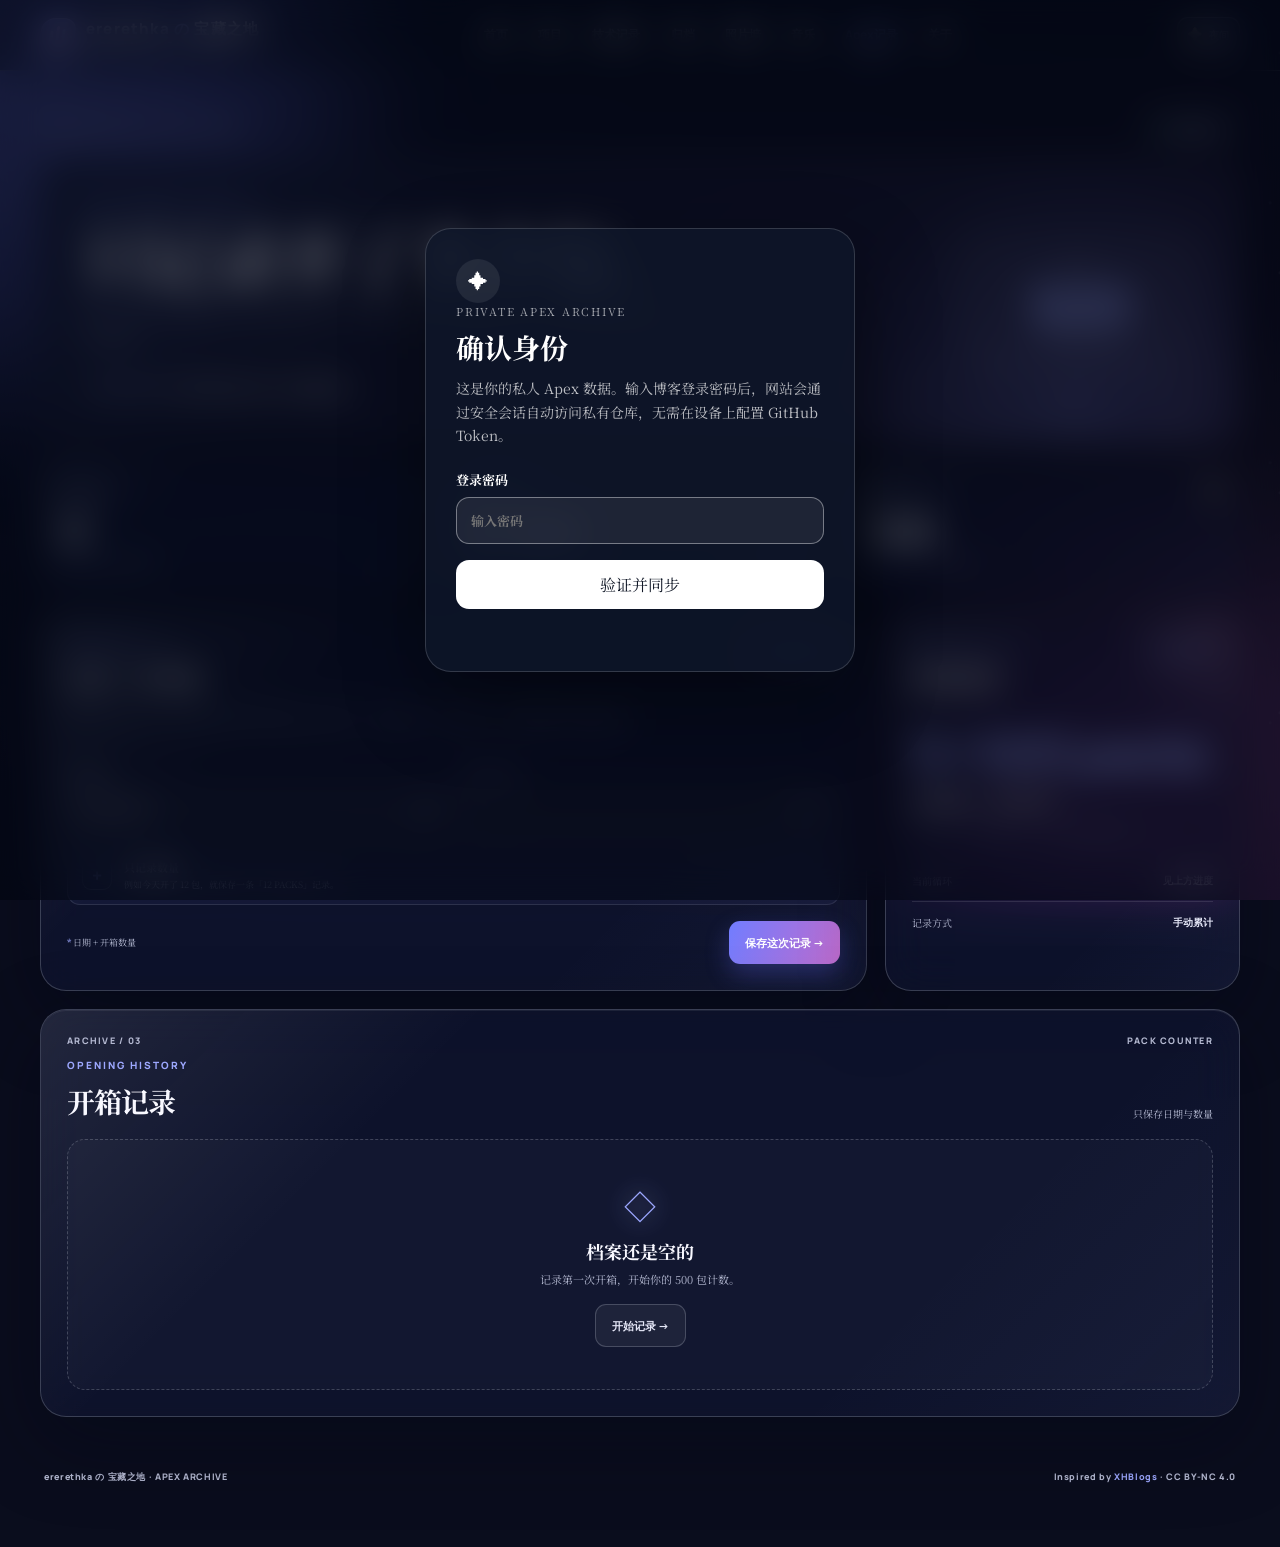
==== apex/index.html @ 641050ae "fix: remove duplicate static Apex cycle value" ====
<!doctype html>
<html lang="zh-CN" data-theme="dark">
<head>
  <meta charset="UTF-8">
  <meta name="viewport" content="width=device-width, initial-scale=1">
  <meta name="theme-color" content="#0b1020">
  <meta name="description" content="Apex Legends 开箱次数记录与 500 包保底进度。">
  <title>Apex 开箱记录 · ererethka の 宝藏之地</title>
  <link rel="preconnect" href="https://fonts.googleapis.com">
  <link rel="preconnect" href="https://fonts.gstatic.com" crossorigin>
  <link href="https://fonts.googleapis.com/css2?family=Manrope:wght@400;500;600;700;800&family=Noto+Serif+SC:wght@400;600;700;900&display=swap" rel="stylesheet">
  <link rel="stylesheet" href="../styles.css?v=20260910">
  <link rel="stylesheet" href="../background-library.css?v=20260910">
  <link rel="stylesheet" href="./apex-theme.css?v=20260910-3">
</head>
<body data-route="apex">
  <div class="ambient" aria-hidden="true"><div class="ambient-slides" id="backgroundSlides"></div><div class="ambient-wash"></div><div class="ambient-orb orb-left"></div><div class="ambient-orb orb-right"></div><div class="ambient-grain"></div></div>
  <header class="site-nav" id="siteNav">
    <div class="nav-inner">
      <a class="brand" href="../index.html#home" data-nav="home" aria-label="返回首页"><span class="brand-mark" aria-hidden="true"><i></i><i></i><i></i></span><span class="brand-copy"><strong>ererethka <em>の</em> 宝藏之地</strong><small>PERSONAL DIGITAL GARDEN</small></span></a>
      <nav class="desktop-links" aria-label="主导航"><a href="../index.html#home" data-nav="home">首页</a><a href="../index.html#projects" data-nav="projects">项目</a><a href="../dev/index.html" data-nav="dev">技术记录</a><a href="../index.html#timeline" data-nav="timeline">归档</a><a href="../index.html#photowall" data-nav="photowall">照片墙</a><a href="../index.html#music" data-nav="music">音乐</a><a href="./index.html" data-nav="apex">Apex记录</a><a href="../index.html#about" data-nav="about">关于</a></nav>
      <div class="nav-actions"><button class="theme-button" id="themeButton" type="button" title="切换日夜主题" aria-label="切换日夜主题"><span id="themeIcon">✦</span><span id="themeLabel">夜间</span></button><button class="mobile-menu-button" id="mobileMenuButton" type="button" aria-label="打开导航" aria-expanded="false">☰</button></div>
    </div>
    <nav class="mobile-links" id="mobileLinks" aria-label="移动端导航"><a href="../index.html#home" data-nav="home">首页</a><a href="../index.html#projects" data-nav="projects">项目</a><a href="../dev/index.html" data-nav="dev">技术记录</a><a href="../index.html#timeline" data-nav="timeline">归档</a><a href="../photowall/index.html" data-nav="photowall">照片墙</a><a href="../index.html#music" data-nav="music">音乐</a><a href="./index.html" data-nav="apex">Apex记录</a><a href="../index.html#about" data-nav="about">关于</a></nav>
  </header>

  <main class="page-container apex-page">
    <div class="apex-toolbar"><span>PERSONAL ARCHIVE · APEX LEGENDS</span><span class="sync-pill" id="syncPill"><i></i><span id="syncLabel">等待身份验证</span></span></div>

    <section class="apex-hero">
      <div class="apex-hero-copy"><span class="kicker">APEX LEGENDS / ARCHIVE</span><h1>只记录开了多少包。</h1><p>因为 Apex 没有直接提供已开启箱子的累计统计，这里只做一件事：记录每次开了多少包，并自动计算当前 500 包保底循环。</p><div class="hero-rule"><span>500 PACK RULE</span><strong>累计 500 包后，进入下一轮保底计数</strong></div></div>
      <div class="apex-hero-mark" aria-hidden="true"><span>APEX</span><strong>500</strong><small>PACK CYCLE</small></div>
    </section>

    <section class="apex-stats" aria-label="开箱统计">
      <article class="glass-card apex-stat"><span>总开箱数</span><strong id="totalPacks">0</strong><small>ALL PACKS OPENED</small><i class="stat-symbol">↗</i></article>
      <article class="glass-card apex-stat"><span>当前保底进度</span><strong id="pityProgress">0 / 500</strong><small>CURRENT CYCLE</small><i class="stat-symbol">◌</i></article>
      <article class="glass-card apex-stat"><span>距离下一保底</span><strong id="packsToPity">500</strong><small>PACKS TO GUARANTEE</small><i class="stat-symbol">✦</i></article>
    </section>

    <section class="apex-workspace">
      <article class="glass-card apex-panel record-panel" id="recordPanel">
        <div class="panel-heading"><div><span class="kicker">NEW ENTRY / 01</span><h2>记录一次开箱</h2></div><span class="mini-label">PRIVATE SYNC</span></div>
        <p class="panel-copy">每次打开 Apex 后，把这次实际开启的箱子数量记下来即可。不记录物品、不记录品质，也不需要填写任何掉落信息。</p>
        <form id="recordForm">
          <div class="field-row"><label class="field">开箱日期<input id="date" type="date" required></label><label class="field">本次开了几包<div class="number-input"><input id="packs" type="number" min="1" max="9999" value="1" required><span>PACKS</span></div></label></div>
          <div class="count-tip"><span>+</span><div><strong>只记录数量</strong><small>例如今天开了 12 包，就保存一条「12 PACKS」记录。</small></div></div>
          <div class="form-foot"><span class="required-note"><b>*</b> 日期 + 开箱数量</span><button class="primary-button" type="submit">保存这次记录 →</button></div>
        </form>
      </article>
      <aside class="glass-card apex-panel insight-panel"><div class="panel-heading"><div><span class="kicker">YOUR CYCLE / 02</span><h2>保底进度</h2></div><span class="mini-label">500 RULE</span></div><div class="cycle-number" id="cycleText">0 / 500 packs</div><p class="vibe-title" id="vibeTitle">新的循环，新的希望</p><p class="vibe-copy" id="vibeCopy">每记录一包，就距离下一次 500 包保底更近一步。</p><div class="insight-line"><span>当前循环</span><strong>见上方进度</strong></div><div class="insight-line"><span>记录方式</span><strong>手动累计</strong></div></aside>
    </section>

    <section class="glass-card history-panel" id="history-section"><div class="section-label"><span>ARCHIVE / 03</span><span>PACK COUNTER</span></div><div class="history-heading"><div><span class="kicker">OPENING HISTORY</span><h2>开箱记录</h2></div><span class="history-note">只保存日期与数量</span></div><div id="emptyState" class="empty-state"><div class="empty-glyph">◇</div><h3>档案还是空的</h3><p>记录第一次开箱，开始你的 500 包计数。</p><button class="outline-button" id="emptyCta" type="button">开始记录 →</button></div><div id="recordsList" class="records-list"></div></section>
    <footer class="site-footer apex-footer"><span>ererethka の 宝藏之地 · APEX ARCHIVE</span><span>Inspired by <a href="https://github.com/heiehiehi/XinghuisamaBlogs" target="_blank" rel="noopener">XHBlogs</a> · CC BY-NC 4.0</span></footer>
  </main>

  <div class="toast" id="toast" role="status"></div>
  <script src="../apex-auth.js?v=20260910"></script>
  <script src="../app.js?v=20260910-3"></script>
</body>
</html>
---- styles.css ----
:root {
  color-scheme: dark;
  --bg: #0b1023;
  --bg-deep: #080b18;
  --text: #f7f8ff;
  --muted: #a6aec7;
  --muted-strong: #d8ddf1;
  --accent: #818cf8;
  --accent-strong: #6366f1;
  --purple: #c084fc;
  --pink: #f0a5d9;
  --cyan: #7dd3fc;
  --gold: #f8d58a;
  --line: rgba(226, 232, 255, .18);
  --line-soft: rgba(226, 232, 255, .1);
  --glass: rgba(22, 30, 59, .55);
  --glass-strong: rgba(17, 24, 46, .77);
  --shadow: 0 24px 70px rgba(2, 6, 23, .34);
  --radius: 24px;
}

html[data-theme="light"] {
  color-scheme: light;
  --bg: #f3f5fb;
  --bg-deep: #e8ecf7;
  --text: #172038;
  --muted: #66718a;
  --muted-strong: #3e4964;
  --accent: #6366f1;
  --accent-strong: #4f46e5;
  --purple: #8b5cf6;
  --pink: #db78ba;
  --cyan: #1685b7;
  --gold: #b77b10;
  --line: rgba(71, 85, 125, .2);
  --line-soft: rgba(71, 85, 125, .12);
  --glass: rgba(255, 255, 255, .52);
  --glass-strong: rgba(255, 255, 255, .76);
  --shadow: 0 24px 65px rgba(76, 88, 130, .18);
}

* { box-sizing: border-box; }
html { min-height: 100%; scroll-behavior: smooth; }
body { margin: 0; min-height: 100vh; overflow-x: hidden; color: var(--text); background: var(--bg); font-family: "Noto Serif SC", "Songti SC", serif; -webkit-font-smoothing: antialiased; transition: background .7s ease, color .7s ease; }
button, input { font: inherit; }
button, a { -webkit-tap-highlight-color: transparent; }
button { border: 0; cursor: pointer; color: inherit; }
a { color: inherit; }

/* Background system inspired by XHBlogs' image slider and soft color wash. */
.ambient { position: fixed; inset: 0; z-index: -10; overflow: hidden; background: var(--bg-deep); pointer-events: none; }
.ambient-slides, .ambient-slide { position: absolute; inset: 0; }
.ambient-slide { background-position: center; background-size: cover; opacity: 0; transform: scale(1.05); transition: opacity 2s ease, transform 12s ease; }
.ambient-slide.active { opacity: .62; transform: scale(1); }
html[data-theme="light"] .ambient-slide.active { opacity: .42; }
.ambient-wash { position: absolute; inset: 0; background: linear-gradient(135deg, rgba(8, 12, 32, .9), rgba(17, 24, 55, .67) 45%, rgba(55, 33, 70, .82)); backdrop-filter: blur(13px); }
html[data-theme="light"] .ambient-wash { background: linear-gradient(135deg, rgba(247, 249, 255, .84), rgba(231, 235, 250, .55) 52%, rgba(246, 225, 242, .72)); }
.ambient-orb { position: absolute; width: 44vw; height: 44vw; max-width: 650px; max-height: 650px; border-radius: 50%; filter: blur(80px); opacity: .35; }
.orb-left { left: -18%; top: -22%; background: #6366f1; }
.orb-right { right: -17%; bottom: -25%; background: #d946ef; opacity: .21; }
html[data-theme="light"] .ambient-orb { opacity: .2; }
.ambient-grain { position: absolute; inset: 0; opacity: .06; background-image: url("data:image/svg+xml,%3Csvg viewBox='0 0 180 180' xmlns='http://www.w3.org/2000/svg'%3E%3Cfilter id='noise'%3E%3CfeTurbulence type='fractalNoise' baseFrequency='.85' numOctaves='3' stitchTiles='stitch'/%3E%3C/filter%3E%3Crect width='100%25' height='100%25' filter='url(%23noise)' opacity='.8'/%3E%3C/svg%3E"); mix-blend-mode: overlay; }

/* Shared glass language. */
.glass-card { position: relative; overflow: hidden; border: 1px solid var(--line); border-radius: var(--radius); background: var(--glass); box-shadow: var(--shadow); backdrop-filter: blur(18px); -webkit-backdrop-filter: blur(18px); transition: border-color .35s ease, background .5s ease, transform .35s ease, box-shadow .35s ease; }
.glass-card:hover { border-color: color-mix(in srgb, var(--accent) 42%, var(--line)); box-shadow: 0 27px 80px rgba(2, 6, 23, .4); }
html[data-theme="light"] .glass-card:hover { box-shadow: 0 25px 65px rgba(76, 88, 130, .22); }
.page-container { width: min(1180px, calc(100% - 34px)); margin: 0 auto; padding: 112px 0 28px; }
.kicker { display: block; margin-bottom: 10px; color: var(--accent); font: 800 10px/1.2 Manrope, sans-serif; letter-spacing: .2em; text-transform: uppercase; }
.text-link, .outline-link { color: var(--accent); font-size: 11px; font-weight: 800; text-decoration: none; white-space: nowrap; }
.text-link:hover, .outline-link:hover { color: var(--text); }

/* Navigation */
.site-nav { position: fixed; inset: 0 0 auto; z-index: 50; border-bottom: 1px solid var(--line-soft); background: color-mix(in srgb, var(--bg) 50%, transparent); backdrop-filter: blur(22px); -webkit-backdrop-filter: blur(22px); transition: transform .45s ease, background .7s ease; }
.nav-inner { width: min(1180px, calc(100% - 34px)); height: 74px; margin: 0 auto; display: flex; align-items: center; justify-content: space-between; gap: 24px; }
.brand { display: inline-flex; align-items: center; gap: 11px; color: var(--text); text-decoration: none; min-width: 210px; }
.brand-mark { display: inline-flex; align-items: center; justify-content: center; gap: 3px; width: 35px; height: 35px; border: 1px solid var(--line); border-radius: 11px; background: linear-gradient(145deg, rgba(129, 140, 248, .45), rgba(240, 165, 217, .22)); transform: skew(-8deg); box-shadow: 0 8px 22px rgba(99, 102, 241, .22); }
.brand-mark i { display: block; width: 3px; border-radius: 4px; background: #fff; }
.brand-mark i:nth-child(1) { height: 10px; }
.brand-mark i:nth-child(2) { height: 19px; background: var(--pink); }
.brand-mark i:nth-child(3) { height: 13px; background: var(--cyan); }
.brand-copy strong { display: block; font: 800 15px/1.1 Manrope, sans-serif; letter-spacing: .08em; white-space: nowrap; }
.brand-copy strong em { color: var(--accent); font-style: normal; }
.brand-copy small { display: block; margin-top: 4px; color: var(--muted); font: 700 8px/1 Manrope, sans-serif; letter-spacing: .22em; }
.desktop-links { display: flex; align-items: center; justify-content: center; gap: clamp(13px, 2.1vw, 29px); font: 700 12px/1 Manrope, sans-serif; white-space: nowrap; }
.desktop-links a, .mobile-links a { position: relative; color: var(--muted-strong); text-decoration: none; transition: color .25s ease; }
.desktop-links a:hover, .desktop-links a.active, .mobile-links a:hover, .mobile-links a.active { color: var(--accent); }
.desktop-links a.active::after { content: ""; position: absolute; right: 50%; bottom: -11px; width: 5px; height: 5px; border-radius: 50%; background: var(--accent); box-shadow: 0 0 13px var(--accent); transform: translateX(50%); }
.nav-actions { display: flex; align-items: center; gap: 8px; }
.theme-button, .icon-button, .mobile-menu-button { display: inline-flex; align-items: center; justify-content: center; gap: 7px; min-width: 38px; height: 36px; padding: 0 10px; border: 1px solid var(--line); border-radius: 11px; background: var(--glass); color: var(--muted-strong); font: 800 10px/1 Manrope, sans-serif; transition: transform .25s ease, border-color .25s ease, background .25s ease; }
.theme-button:hover, .icon-button:hover, .mobile-menu-button:hover { border-color: var(--accent); background: color-mix(in srgb, var(--accent) 16%, var(--glass)); transform: translateY(-1px); }
.theme-button span:first-child { color: var(--gold); font-size: 14px; }
.icon-button { width: 36px; padding: 0; font-size: 16px; }
.mobile-menu-button { display: none; width: 36px; padding: 0; font-size: 17px; }
.mobile-links { display: none; }

/* Home */
.welcome-grid { display: grid; grid-template-columns: 1.22fr .78fr; gap: 22px; margin-bottom: 23px; }
.profile-card { min-height: 275px; padding: 30px; display: flex; flex-direction: column; justify-content: space-between; cursor: default; }
.profile-card::before { content: ""; position: absolute; width: 260px; height: 260px; right: -100px; top: -120px; border-radius: 50%; background: radial-gradient(circle, rgba(129, 140, 248, .35), transparent 70%); pointer-events: none; }
.profile-top { display: flex; gap: 23px; align-items: center; position: relative; z-index: 1; }
.avatar-frame { flex: 0 0 104px; width: 104px; height: 104px; padding: 4px; border-radius: 25px; background: linear-gradient(145deg, var(--accent-strong), var(--pink)); box-shadow: 0 10px 28px rgba(99, 102, 241, .32); transform: rotate(-3deg); transition: transform .4s ease; }
.profile-card:hover .avatar-frame { transform: rotate(2deg) scale(1.04); }
.avatar-frame img { display: block; width: 100%; height: 100%; border-radius: 21px; object-fit: cover; background: var(--glass-strong); }
.profile-copy h1 { margin: 0 0 10px; font-size: clamp(26px, 3vw, 38px); line-height: 1.22; letter-spacing: -.04em; }
.profile-copy > p:last-child { max-width: 510px; margin: 0; color: var(--muted); font-size: 13px; line-height: 1.9; }
.profile-bottom { display: flex; align-items: end; justify-content: space-between; gap: 18px; margin-top: 27px; position: relative; z-index: 1; }
.mini-stats { display: flex; align-items: center; gap: 27px; }
.mini-stats > div { min-width: 44px; text-align: center; }
.mini-stats > div + div { border-left: 1px solid var(--line); padding-left: 27px; }
.mini-stats strong { display: block; color: var(--accent); font: 900 23px/1 Manrope, sans-serif; }
.mini-stats span { display: block; margin-top: 6px; color: var(--muted); font-size: 10px; }
.social-row { display: flex; gap: 8px; }
.social-row a, .social-row button { display: grid; place-items: center; width: 34px; height: 34px; border: 1px solid var(--line); border-radius: 11px; background: rgba(255, 255, 255, .08); color: var(--muted-strong); font: 800 9px/1 Manrope, sans-serif; text-decoration: none; transition: .25s ease; }
.social-row a:hover, .social-row button:hover { color: #fff; border-color: var(--accent); background: var(--accent); transform: translateY(-2px); }
.music-card { min-height: 275px; padding: 27px; display: flex; flex-direction: column; justify-content: space-between; }
.card-glow { position: absolute; width: 220px; height: 220px; right: -85px; top: -105px; border-radius: 50%; background: radial-gradient(circle, rgba(192, 132, 252, .4), transparent 68%); }
.music-head, .section-label { display: flex; align-items: center; justify-content: space-between; gap: 12px; font: 800 9px/1 Manrope, sans-serif; letter-spacing: .13em; }
.pill { display: inline-flex; padding: 6px 9px; border-radius: 7px; background: rgba(129, 140, 248, .15); color: var(--accent); }
.live-indicator { color: #86efac; font-size: 8px; }
.live-indicator i, .status-dot { display: inline-block; width: 6px; height: 6px; margin-right: 5px; border-radius: 50%; background: #86efac; box-shadow: 0 0 11px #86efac; }
.music-main { display: flex; align-items: center; gap: 17px; position: relative; z-index: 1; }
.record-disc { display: grid; place-items: center; width: 88px; height: 88px; flex: 0 0 88px; border: 3px solid rgba(255, 255, 255, .5); border-radius: 50%; background: radial-gradient(circle at center, #f8fafc 0 8%, #a5b4fc 9% 12%, #3b425e 13% 29%, #11162d 30% 64%, #6366f1 65% 69%, #11162d 70%); box-shadow: 0 12px 24px rgba(2, 6, 23, .35); }
.record-disc span { color: var(--accent-strong); font-size: 21px; transform: translateY(-1px); }
.music-main h2 { margin: 0 0 7px; font-size: 18px; letter-spacing: -.03em; }
.music-main p { margin: 0; color: var(--muted); font-size: 11px; line-height: 1.7; }
.music-controls { display: flex; align-items: center; gap: 13px; position: relative; z-index: 1; }
.round-control { display: grid; place-items: center; width: 40px; height: 40px; border-radius: 50%; background: var(--accent); color: #fff; font: 800 12px/1 Manrope, sans-serif; box-shadow: 0 8px 20px rgba(99, 102, 241, .35); transition: transform .25s ease; }
.round-control:hover { transform: scale(1.08); }
.music-controls > a { margin-left: auto; color: var(--accent); font: 800 10px/1 Manrope, sans-serif; text-decoration: none; }
.wave { display: flex; align-items: end; height: 25px; gap: 3px; }
.wave i { display: block; width: 3px; height: 9px; border-radius: 4px; background: var(--purple); animation: wave 1.3s ease-in-out infinite; }
.wave i:nth-child(2) { height: 17px; animation-delay: .2s; background: var(--accent); }.wave i:nth-child(3) { height: 12px; animation-delay: .4s; }.wave i:nth-child(4) { height: 20px; animation-delay: .1s; background: var(--pink); }.wave i:nth-child(5) { height: 8px; animation-delay: .35s; }
@keyframes wave { 0%, 100% { transform: scaleY(.65); opacity: .65; } 50% { transform: scaleY(1.2); opacity: 1; } }

.search-wrap { position: relative; z-index: 4; width: min(690px, 100%); margin: 0 auto 25px; }
.search-box { display: flex; align-items: center; gap: 11px; height: 48px; padding: 0 15px; border: 1px solid var(--line); border-radius: 16px; background: var(--glass); box-shadow: var(--shadow); backdrop-filter: blur(16px); }
.search-box > span { color: var(--accent); font: 900 23px/1 Manrope, sans-serif; transform: rotate(-15deg); }
.search-box input { min-width: 0; flex: 1; border: 0; outline: 0; background: transparent; color: var(--text); font-size: 12px; }
.search-box input::placeholder { color: var(--muted); }
.search-box kbd { padding: 4px 7px; border: 1px solid var(--line); border-radius: 6px; color: var(--muted); font: 700 9px/1 Manrope, sans-serif; }
.search-results { position: absolute; inset: 55px 0 auto; padding: 8px; border: 1px solid var(--line); border-radius: 15px; background: var(--glass-strong); box-shadow: var(--shadow); backdrop-filter: blur(18px); }
.search-result { display: block; padding: 10px 12px; border-radius: 10px; color: var(--muted-strong); text-decoration: none; font-size: 11px; }.search-result:hover { background: rgba(129, 140, 248, .14); color: var(--text); }.search-result small { display: block; margin-top: 3px; color: var(--muted); font: 9px/1.4 Manrope, sans-serif; }

.feature-grid { display: grid; grid-template-columns: .96fr 1.04fr; gap: 22px; margin-bottom: 22px; }
.feature-card { min-height: 395px; padding: 27px; }
.section-label { color: var(--muted); }.section-label a { color: var(--accent); text-decoration: none; letter-spacing: 0; }.feature-card h2 { margin: 28px 0 20px; font-size: 25px; letter-spacing: -.04em; }
.project-list { display: flex; flex-direction: column; gap: 4px; }.project-list article { display: grid; grid-template-columns: auto 1fr auto; align-items: start; gap: 11px; padding: 15px 0; border-top: 1px solid var(--line-soft); }.project-list article > div { min-width: 0; }.project-list strong { display: block; font-size: 13px; }.project-list p { margin: 5px 0 0; color: var(--muted); font-size: 10px; line-height: 1.7; }.project-list article > b { color: var(--muted); font: 800 8px/1 Manrope, sans-serif; letter-spacing: .14em; }.project-dot { width: 9px; height: 9px; margin-top: 4px; border-radius: 50%; box-shadow: 0 0 13px currentColor; }.project-dot.violet { color: var(--purple); background: var(--purple); }.project-dot.cyan { color: var(--cyan); background: var(--cyan); }.project-dot.pink { color: var(--pink); background: var(--pink); }
.feature-side { display: flex; flex-direction: column; gap: 22px; min-width: 0; }.photo-card { display: block; min-height: 200px; color: #fff; text-decoration: none; }.photo-card img, .photo-overlay { position: absolute; inset: 0; width: 100%; height: 100%; object-fit: cover; }.photo-card img { transition: transform .8s ease; }.photo-card:hover img { transform: scale(1.06); }.photo-overlay { background: linear-gradient(120deg, rgba(12, 18, 43, .77), rgba(29, 18, 45, .19) 70%); }.photo-card > div { position: absolute; inset: auto 25px 22px; z-index: 1; }.photo-card .kicker { color: #dbeafe; }.photo-card h2 { margin: 0 0 3px; font-size: 27px; }.photo-card p { margin: 0; color: rgba(255, 255, 255, .82); font-size: 11px; }.side-row { display: grid; grid-template-columns: 1.35fr .65fr; gap: 22px; min-height: 173px; }.moments-card { padding: 23px; }.moments-card h3 { margin: 23px 0 10px; font-size: 16px; }.moments-card p { margin: 0; color: var(--muted); font-size: 11px; line-height: 1.7; }.tiny-arrow { color: var(--accent); font-size: 16px; }.moment-line { display: flex; align-items: center; gap: 7px; margin-top: 18px; color: var(--muted); font: 9px/1 Manrope, sans-serif; }.moment-line i { width: 5px; height: 5px; border-radius: 50%; background: var(--pink); box-shadow: 0 0 10px var(--pink); }.theme-card { display: flex; flex-direction: column; align-items: center; justify-content: center; gap: 5px; padding: 16px; text-align: center; }.theme-card:hover { transform: translateY(-3px); }.theme-orb { display: grid; place-items: center; width: 58px; height: 58px; margin-bottom: 7px; border-radius: 50%; background: linear-gradient(145deg, #f7d68e, #d8a7f4); color: #fff; font-size: 27px; box-shadow: inset -8px -8px 18px rgba(110, 67, 162, .24), 0 9px 22px rgba(192, 132, 252, .3); }.theme-card strong { font-size: 12px; }.theme-card small { color: var(--muted); font-size: 9px; }.theme-hint { margin-top: 6px; color: var(--accent); font: 800 8px/1 Manrope, sans-serif; letter-spacing: .08em; }
.dashboard { display: flex; align-items: stretch; min-height: 91px; margin-bottom: 22px; }.clock-block { display: flex; flex-direction: column; justify-content: center; min-width: 215px; padding: 17px 26px; color: #fff; background: rgba(9, 14, 34, .74); font-family: Manrope, sans-serif; }.clock-block span { font-size: 27px; font-weight: 900; letter-spacing: .1em; }.clock-block small { margin-top: 6px; color: #a5b4fc; font-size: 8px; letter-spacing: .16em; }.dashboard-copy { display: flex; align-items: center; gap: 12px; flex: 1; padding: 16px 25px; }.status-dot { flex: 0 0 auto; width: 8px; height: 8px; margin: 0; }.dashboard-copy h2 { margin: 0 0 5px; font-size: 14px; }.dashboard-copy p { margin: 0; color: var(--muted); font-size: 10px; line-height: 1.6; }.dashboard-copy strong { color: var(--accent); }.stack-badges { display: flex; align-items: center; gap: 7px; padding: 16px 23px; font: 800 8px/1 Manrope, sans-serif; }.stack-badges span { padding: 7px 8px; border: 1px solid var(--line); border-radius: 7px; color: var(--muted); background: rgba(255, 255, 255, .06); white-space: nowrap; }
.lower-grid { display: grid; grid-template-columns: 1fr 1fr; gap: 22px; margin-bottom: 24px; }.lower-card { min-height: 190px; padding: 25px; }.lower-card h2 { margin: 26px 0 9px; font-size: 22px; }.lower-card p { max-width: 430px; margin: 0 0 20px; color: var(--muted); font-size: 11px; line-height: 1.8; }
.site-footer { display: flex; align-items: center; justify-content: space-between; gap: 18px; padding: 23px 4px 7px; color: var(--muted); font: 800 9px/1.5 Manrope, sans-serif; letter-spacing: .07em; }.site-footer a { color: var(--accent); text-decoration: none; }.site-footer a:hover { color: var(--text); }

/* Apex page */
.apex-page { padding-top: 122px; }.apex-hero { display: flex; align-items: end; justify-content: space-between; gap: 24px; margin-bottom: 24px; }.apex-hero h1 { margin: 0 0 9px; font-size: clamp(32px, 5vw, 58px); letter-spacing: -.06em; }.apex-hero h1 em { color: var(--accent); font-style: normal; }.apex-hero p:not(.kicker) { max-width: 590px; margin: 0; color: var(--muted); font-size: 12px; line-height: 1.8; }.apex-hero-side { min-width: 170px; padding: 15px 18px; border: 1px solid rgba(248, 213, 138, .28); border-radius: 15px; background: rgba(248, 213, 138, .08); color: var(--gold); font: 800 9px/1.6 Manrope, sans-serif; letter-spacing: .1em; text-align: right; }.apex-hero-side strong { display: block; margin-top: 5px; color: var(--text); font-size: 23px; letter-spacing: -.03em; }.apex-stats { display: grid; grid-template-columns: repeat(4, 1fr); gap: 13px; margin-bottom: 22px; }.apex-stat { min-height: 111px; padding: 18px; }.apex-stat span { display: block; color: var(--muted); font-size: 10px; }.apex-stat strong { display: block; margin-top: 8px; color: var(--text); font: 900 25px/1 Manrope, sans-serif; letter-spacing: -.05em; }.apex-stat small { display: block; margin-top: 8px; color: var(--muted); font: 8px/1 Manrope, sans-serif; letter-spacing: .13em; }.apex-stat .stat-symbol { position: absolute; right: 16px; top: 14px; color: var(--accent); font: 900 18px/1 Manrope, sans-serif; }.apex-stat:nth-child(2) .stat-symbol { color: var(--pink); }.apex-stat:nth-child(3) .stat-symbol { color: var(--gold); }.apex-stat:nth-child(4) .stat-symbol { color: var(--cyan); }.apex-workspace { display: grid; grid-template-columns: 1.25fr .75fr; gap: 22px; margin-bottom: 23px; }.apex-panel { padding: 27px; }.panel-heading { display: flex; align-items: start; justify-content: space-between; gap: 15px; }.panel-heading h2 { margin: 0; font-size: 22px; letter-spacing: -.04em; }.panel-heading p { margin: 0 0 8px; }.rule-note { display: flex; gap: 10px; margin: 22px 0 2px; padding: 12px 14px; border: 1px solid rgba(248, 213, 138, .2); border-radius: 11px; background: rgba(248, 213, 138, .07); color: var(--muted); font-size: 10px; line-height: 1.7; }.rule-note strong { color: var(--gold); font: 800 9px/1 Manrope, sans-serif; letter-spacing: .12em; }.field-row { display: grid; grid-template-columns: 1fr .75fr; gap: 13px; }.field { display: block; margin-top: 17px; color: var(--muted-strong); font-size: 10px; font-weight: 700; }.field input { display: block; width: 100%; margin-top: 7px; padding: 11px 12px; border: 1px solid var(--line); border-radius: 10px; outline: 0; background: rgba(6, 11, 28, .36); color: var(--text); font: 12px/1.3 Manrope, sans-serif; transition: border-color .2s ease, box-shadow .2s ease; }.field input:focus { border-color: var(--accent); box-shadow: 0 0 0 3px rgba(99, 102, 241, .15); }.number-input { display: flex; align-items: center; padding-right: 11px; border: 1px solid var(--line); border-radius: 10px; background: rgba(6, 11, 28, .36); }.number-input input { margin: 0; border: 0; background: transparent; box-shadow: none; }.number-input input:focus { box-shadow: none; }.number-input span { color: var(--muted); font: 800 8px/1 Manrope, sans-serif; letter-spacing: .12em; }.heirloom-toggle { display: flex; align-items: center; gap: 11px; margin-top: 19px; padding: 13px; border: 1px solid rgba(240, 165, 217, .25); border-radius: 11px; background: rgba(240, 165, 217, .07); cursor: pointer; }.heirloom-toggle input { position: absolute; opacity: 0; pointer-events: none; }.toggle-mark { display: grid; place-items: center; width: 28px; height: 28px; border: 1px solid rgba(240, 165, 217, .4); border-radius: 8px; color: var(--pink); font-size: 16px; transition: .25s ease; }.heirloom-toggle input:checked + .toggle-mark { color: #fff; background: linear-gradient(135deg, #f08cbe, #8b5cf6); box-shadow: 0 0 18px rgba(240, 165, 217, .4); }.heirloom-toggle b { display: block; font-size: 11px; }.heirloom-toggle small { display: block; margin-top: 3px; color: var(--muted); font-size: 9px; }.form-foot { display: flex; align-items: center; justify-content: space-between; gap: 12px; margin-top: 22px; }.required-note { color: var(--muted); font-size: 9px; }.required-note b { color: var(--pink); }.primary-button, .outline-button { display: inline-flex; align-items: center; justify-content: center; min-height: 43px; padding: 0 16px; border-radius: 11px; font: 800 11px/1 Manrope, sans-serif; transition: transform .25s ease, box-shadow .25s ease, background .25s ease; }.primary-button { background: linear-gradient(110deg, var(--accent-strong), #c06cce); color: #fff; box-shadow: 0 10px 24px rgba(99, 102, 241, .3); }.primary-button:hover { transform: translateY(-2px); box-shadow: 0 13px 30px rgba(99, 102, 241, .45); }.outline-button { border: 1px solid var(--line); background: rgba(255, 255, 255, .05); color: var(--muted-strong); }.outline-button:hover { border-color: var(--accent); background: rgba(129, 140, 248, .13); }.insight-panel { background: linear-gradient(160deg, rgba(66, 48, 102, .55), var(--glass)); }.insight-panel::before { content: ""; position: absolute; width: 260px; height: 260px; right: -130px; top: -130px; border-radius: 50%; background: radial-gradient(circle, rgba(240, 165, 217, .28), transparent 68%); }.mini-label { padding: 6px 9px; border: 1px solid rgba(134, 239, 172, .3); border-radius: 7px; color: #86efac; font: 800 8px/1 Manrope, sans-serif; letter-spacing: .13em; }.vibe-face { display: grid; place-items: center; height: 112px; color: #e9d5ff; text-shadow: 0 0 23px rgba(192, 132, 252, .7); font: 900 45px/1 Manrope, sans-serif; letter-spacing: -.18em; }.vibe-title { margin: 0 0 7px; font-size: 15px; font-weight: 900; }.vibe-copy { margin: 0 0 21px; color: var(--muted); font-size: 11px; line-height: 1.7; }.insight-line { display: flex; align-items: center; justify-content: space-between; gap: 12px; padding: 12px 0; border-top: 1px solid var(--line-soft); color: var(--muted); font-size: 10px; }.insight-line strong { max-width: 145px; overflow: hidden; color: var(--muted-strong); font: 800 11px/1.3 Manrope, sans-serif; text-align: right; text-overflow: ellipsis; white-space: nowrap; }.history-panel { padding: 27px; }.history-panel .section-label { margin-bottom: 14px; }.empty-state { padding: 38px 18px; border: 1px dashed var(--line); border-radius: 15px; background: rgba(255, 255, 255, .025); text-align: center; }.empty-state .empty-glyph { color: var(--accent); font-size: 32px; text-shadow: 0 0 25px var(--accent); }.empty-state h3 { margin: 11px 0 6px; font-size: 17px; }.empty-state p { margin: 0 0 17px; color: var(--muted); font-size: 11px; }.records-list { display: flex; flex-direction: column; gap: 9px; }.record-card { position: relative; display: grid; grid-template-columns: auto 1fr auto auto; align-items: center; gap: 13px; padding: 14px 16px; border: 1px solid var(--line); border-radius: 13px; background: rgba(12, 18, 42, .48); animation: rise .35s ease both; }.record-card-red { border-color: rgba(240, 165, 217, .3); background: rgba(94, 32, 77, .3); }.record-badge { display: grid; place-items: center; width: 42px; height: 42px; border-radius: 12px; background: rgba(129, 140, 248, .14); color: var(--accent); font: 900 18px/1 Manrope, sans-serif; }.record-card-red .record-badge { background: rgba(240, 165, 217, .17); color: var(--pink); }.record-main h3 { margin: 0 0 5px; font-size: 12px; }.record-main p { margin: 0; color: var(--muted); font: 10px/1.5 Manrope, sans-serif; }.record-main p span { color: var(--muted-strong); }.record-main p b { color: var(--pink); }.record-side { min-width: 70px; text-align: right; }.record-side strong { display: block; font: 800 12px/1 Manrope, sans-serif; }.record-side small { display: block; margin-top: 4px; color: var(--muted); font: 8px/1 Manrope, sans-serif; letter-spacing: .12em; }.record-delete { width: 27px; height: 27px; border-radius: 8px; background: transparent; color: var(--muted); font-size: 16px; opacity: .6; transition: .2s ease; }.record-delete:hover { color: var(--pink); background: rgba(240, 165, 217, .13); opacity: 1; }.apex-footer { margin-top: 4px; }

/* Modal and feedback */
.modal-backdrop { position: fixed; inset: 0; z-index: 100; display: grid; place-items: center; padding: 18px; background: rgba(3, 6, 20, .68); backdrop-filter: blur(10px); opacity: 0; visibility: hidden; transition: opacity .25s ease, visibility .25s ease; }.modal-backdrop.open { opacity: 1; visibility: visible; }.modal { width: min(570px, 100%); max-height: calc(100vh - 36px); overflow: auto; padding: 27px; border: 1px solid var(--line); border-radius: 20px; background: var(--glass-strong); box-shadow: 0 30px 90px rgba(0, 0, 0, .45); transform: translateY(11px); transition: transform .25s ease; }.modal-backdrop.open .modal { transform: translateY(0); }.modal-top { display: flex; align-items: start; justify-content: space-between; gap: 15px; }.modal h2 { margin: 0; font-size: 22px; }.close-button { display: grid; place-items: center; width: 33px; height: 33px; border: 1px solid var(--line); border-radius: 9px; background: transparent; color: var(--muted); font-size: 21px; }.close-button:hover { color: var(--text); border-color: var(--accent); }.modal-copy { margin: 16px 0; color: var(--muted); font-size: 11px; line-height: 1.7; }.notice { display: flex; gap: 10px; padding: 11px 12px; border: 1px solid rgba(129, 140, 248, .22); border-radius: 10px; background: rgba(129, 140, 248, .1); color: var(--muted); font-size: 10px; line-height: 1.6; }.notice > span { color: var(--accent); font: 900 16px/1 Manrope, sans-serif; }.notice p { margin: 0; }.notice b { color: var(--muted-strong); }.field-grid { display: grid; grid-template-columns: 1fr 1fr; gap: 0 13px; margin-top: 8px; }.field-grid label, .field-full { display: block; margin-top: 15px; color: var(--muted-strong); font-size: 10px; font-weight: 700; }.field-grid input, .field-full input { display: block; width: 100%; margin-top: 7px; padding: 11px 12px; border: 1px solid var(--line); border-radius: 9px; outline: 0; background: rgba(5, 10, 27, .43); color: var(--text); font: 12px/1.3 Manrope, sans-serif; }.field-grid input:focus, .field-full input:focus { border-color: var(--accent); box-shadow: 0 0 0 3px rgba(99, 102, 241, .13); }.modal-actions { display: flex; justify-content: flex-end; gap: 9px; margin-top: 22px; }.modal-status { min-height: 15px; margin: 11px 0 0; color: #86efac; font: 10px/1.5 Manrope, sans-serif; }.toast { position: fixed; left: 50%; bottom: 25px; z-index: 130; max-width: min(90vw, 460px); padding: 11px 16px; border-radius: 10px; background: #f8fafc; color: #22203c; box-shadow: 0 12px 35px rgba(0, 0, 0, .3); font: 800 11px/1.4 Manrope, sans-serif; opacity: 0; pointer-events: none; transform: translate(-50%, 20px); transition: opacity .25s ease, transform .25s ease; }.toast.show { opacity: 1; transform: translate(-50%, 0); }
@keyframes rise { from { opacity: 0; transform: translateY(8px); } to { opacity: 1; transform: translateY(0); } }

@media (max-width: 980px) {
  .desktop-links { gap: 14px; }.brand { min-width: auto; }.brand-copy strong { font-size: 13px; }.brand-copy small { font-size: 7px; }
  .welcome-grid, .feature-grid, .apex-workspace { grid-template-columns: 1fr; }.music-card { min-height: 235px; }.profile-card { min-height: 255px; }.feature-card { min-height: auto; }.feature-side { display: grid; grid-template-columns: 1fr 1fr; align-items: stretch; }.photo-card { min-height: 255px; }.side-row { grid-template-columns: 1fr; min-height: 255px; }.moments-card { min-height: 150px; }.theme-card { min-height: 150px; }.dashboard { flex-wrap: wrap; }.clock-block { flex: 0 0 100%; min-width: 0; }.dashboard-copy { min-height: 78px; }.stack-badges { flex: 1; flex-wrap: wrap; }.apex-stats { grid-template-columns: repeat(2, 1fr); }
}

@media (max-width: 720px) {
  .site-nav { position: sticky; }.nav-inner { height: 66px; }.desktop-links { display: none; }.mobile-menu-button { display: inline-flex; }.theme-button { min-width: 36px; padding: 0 8px; }.theme-button span:last-child { display: none; }.mobile-links { display: none; flex-wrap: wrap; gap: 7px; padding: 0 17px 13px; }.mobile-links.open { display: flex; }.mobile-links a { padding: 8px 10px; border: 1px solid var(--line-soft); border-radius: 9px; font: 800 10px/1 Manrope, sans-serif; }.page-container, .apex-page { width: min(100% - 24px, 620px); padding-top: 27px; }.welcome-grid { gap: 13px; }.profile-card, .music-card, .feature-card, .moments-card, .theme-card, .lower-card, .apex-panel, .history-panel { padding: 20px; }.profile-top { align-items: start; gap: 15px; }.avatar-frame { flex-basis: 78px; width: 78px; height: 78px; border-radius: 19px; }.avatar-frame img { border-radius: 15px; }.profile-copy h1 { font-size: 24px; }.profile-copy > p:last-child { font-size: 11px; line-height: 1.7; }.profile-bottom { align-items: start; flex-direction: column; gap: 15px; margin-top: 21px; }.mini-stats { gap: 18px; }.mini-stats > div + div { padding-left: 18px; }.social-row { align-self: end; }.music-main { gap: 13px; }.record-disc { width: 68px; height: 68px; flex-basis: 68px; }.music-main h2 { font-size: 16px; }.music-controls > a { font-size: 9px; }.feature-side { display: flex; }.side-row { display: grid; grid-template-columns: 1fr 1fr; min-height: 0; }.theme-card { min-height: 190px; }.dashboard-copy { padding: 15px 19px; }.stack-badges { padding: 12px 19px 17px; }.stack-badges span { font-size: 7px; }.lower-grid { grid-template-columns: 1fr; gap: 13px; }.site-footer { flex-direction: column; align-items: flex-start; padding-top: 15px; font-size: 8px; }.apex-hero { align-items: start; flex-direction: column; }.apex-hero-side { width: 100%; text-align: left; }.apex-stats { gap: 8px; }.apex-stat { min-height: 100px; padding: 14px; }.apex-stat strong { font-size: 21px; }.field-row, .field-grid { grid-template-columns: 1fr; gap: 0; }.form-foot { align-items: stretch; flex-direction: column; }.form-foot .primary-button { width: 100%; }.record-card { grid-template-columns: auto 1fr; gap: 10px; }.record-side { grid-column: 2; min-width: 0; text-align: left; }.record-delete { position: absolute; top: 10px; right: 10px; }.record-main { padding-right: 20px; }.modal { padding: 20px; }.modal-actions { flex-direction: column-reverse; }.modal-actions button { width: 100%; }
}

@media (max-width: 430px) {
  .brand-copy strong { font-size: 12px; letter-spacing: .04em; }.brand-copy small { letter-spacing: .16em; }.nav-actions { gap: 5px; }.icon-button { width: 33px; }.profile-top { flex-direction: column; }.profile-copy h1 { margin-top: 4px; }.side-row { grid-template-columns: 1fr; }.theme-card { min-height: 160px; }.theme-orb { width: 48px; height: 48px; font-size: 22px; }.apex-stats { grid-template-columns: 1fr 1fr; }.apex-stat span { font-size: 9px; }.apex-stat strong { font-size: 19px; }.apex-stat small { font-size: 7px; }.music-controls { gap: 9px; }.wave { display: none; }
}

.sync-pill { display: inline-flex; align-items: center; gap: 6px; padding: 7px 10px; border: 1px solid var(--line); border-radius: 999px; background: var(--glass); color: var(--muted); font: 800 8px/1 Manrope, sans-serif; white-space: nowrap; }
.sync-pill i { width: 6px; height: 6px; border-radius: 50%; background: var(--cyan); box-shadow: 0 0 10px var(--cyan); }
.sync-pill.connected i { background: #86efac; box-shadow: 0 0 10px #86efac; }.sync-pill.working i { background: var(--gold); box-shadow: 0 0 10px var(--gold); animation: pulse 1s ease-in-out infinite; }
@keyframes pulse { 50% { opacity: .35; transform: scale(.7); } }
.apex-toolbar { display: flex; align-items: center; justify-content: flex-end; gap: 14px; margin: -8px 0 18px; color: var(--muted); font: 800 9px/1 Manrope, sans-serif; letter-spacing: .1em; text-transform: uppercase; }
.apex-toolbar .outline-button { min-height: 35px; padding: 0 12px; font-size: 9px; }
@media (max-width: 720px) { .sync-pill { padding: 7px 8px; }.sync-pill span { display: none; }.apex-toolbar { justify-content: space-between; margin-top: 0; }.apex-toolbar .outline-button { min-height: 34px; } }

/* Visual polish: keep the XHBlogs-inspired illustration visible and let the
   interface float above it as a calm, translucent layer. */
:root {
  --bg: #0a0d1d;
  --bg-deep: #050711;
  --text: #f8f8ff;
  --muted: #b5bad2;
  --muted-strong: #e5e7f7;
  --accent: #9da8ff;
  --accent-strong: #717dff;
  --purple: #d0a9ff;
  --pink: #ffb6de;
  --cyan: #99e3ff;
  --gold: #ffe1a1;
  --line: rgba(239, 242, 255, .2);
  --line-soft: rgba(239, 242, 255, .11);
  --glass: rgba(20, 27, 57, .48);
  --glass-strong: rgba(12, 17, 38, .79);
  --shadow: 0 25px 80px rgba(2, 5, 21, .34);
  --radius: 26px;
}

html[data-theme="light"] {
  --bg: #eef2fb;
  --bg-deep: #e2e7f5;
  --text: #20243a;
  --muted: #65708a;
  --muted-strong: #404966;
  --accent: #6472dc;
  --accent-strong: #5964d5;
  --purple: #9272d3;
  --pink: #d98aba;
  --cyan: #2f97bd;
  --gold: #be8420;
  --line: rgba(73, 84, 128, .2);
  --line-soft: rgba(73, 84, 128, .12);
  --glass: rgba(255, 255, 255, .46);
  --glass-strong: rgba(255, 255, 255, .8);
  --shadow: 0 24px 68px rgba(86, 99, 145, .2);
}

body {
  background: var(--bg);
  background-image: radial-gradient(circle at 50% -20%, rgba(125, 135, 255, .08), transparent 45%);
}

.ambient {
  background: var(--bg-deep);
  isolation: isolate;
}

.ambient-slide {
  opacity: 0;
  filter: saturate(.82) contrast(.94) brightness(.8);
  transform: scale(1.08);
  transition: opacity 2.2s ease, transform 16s ease, filter 1.5s ease;
}

.ambient-slide.active {
  opacity: .9;
  filter: saturate(.88) contrast(.95) brightness(.84);
  transform: scale(1);
}

.ambient-wash {
  background:
    linear-gradient(180deg, rgba(5, 8, 24, .48), rgba(8, 10, 28, .2) 45%, rgba(7, 6, 21, .66)),
    linear-gradient(120deg, rgba(63, 82, 163, .15), rgba(126, 59, 139, .14));
  backdrop-filter: blur(5px) saturate(108%);
  -webkit-backdrop-filter: blur(5px) saturate(108%);
}

html[data-theme="light"] .ambient-slide.active {
  opacity: .78;
  filter: saturate(.82) contrast(.95) brightness(.98);
}

html[data-theme="light"] .ambient-wash {
  background:
    linear-gradient(180deg, rgba(242, 246, 255, .38), rgba(244, 237, 251, .18) 48%, rgba(249, 247, 255, .54)),
    linear-gradient(120deg, rgba(161, 185, 255, .13), rgba(246, 186, 225, .14));
  backdrop-filter: blur(6px) saturate(110%);
  -webkit-backdrop-filter: blur(6px) saturate(110%);
}

.ambient::before {
  content: "";
  position: absolute;
  inset: -20%;
  z-index: 2;
  pointer-events: none;
  background:
    radial-gradient(circle at 16% 22%, rgba(157, 168, 255, .17), transparent 22%),
    radial-gradient(circle at 84% 72%, rgba(255, 182, 222, .12), transparent 25%);
  filter: blur(28px);
  animation: ambientPulse 18s ease-in-out infinite alternate;
}

.ambient::after {
  content: "";
  position: absolute;
  inset: 0;
  z-index: 3;
  pointer-events: none;
  opacity: .2;
  background-image:
    radial-gradient(circle at 12% 24%, rgba(228, 240, 255, .8) 0 1px, transparent 2px),
    radial-gradient(circle at 73% 18%, rgba(255, 220, 241, .72) 0 1px, transparent 2px),
    radial-gradient(circle at 38% 78%, rgba(188, 224, 255, .65) 0 1px, transparent 2px),
    radial-gradient(circle at 91% 66%, rgba(255, 236, 196, .7) 0 1px, transparent 2px);
  background-size: 250px 220px, 330px 280px, 290px 260px, 410px 360px;
  animation: ambientDrift 24s linear infinite;
}

html[data-theme="light"] .ambient::after { opacity: .12; }

@keyframes ambientPulse {
  from { transform: translate3d(-2%, -1%, 0) scale(.96); opacity: .72; }
  to { transform: translate3d(2%, 2%, 0) scale(1.04); opacity: 1; }
}

@keyframes ambientDrift {
  from { transform: translate3d(0, 0, 0); }
  to { transform: translate3d(18px, -12px, 0); }
}

.glass-card,
.search-box,
.search-results {
  border-color: var(--line);
  background: var(--glass);
  box-shadow: inset 0 1px 0 rgba(255, 255, 255, .07), var(--shadow);
  backdrop-filter: blur(22px) saturate(122%);
  -webkit-backdrop-filter: blur(22px) saturate(122%);
}

.glass-card::after {
  content: "";
  position: absolute;
  inset: 0;
  z-index: 0;
  pointer-events: none;
  border-radius: inherit;
  background: linear-gradient(135deg, rgba(255, 255, 255, .09), transparent 28%, transparent 72%, rgba(157, 168, 255, .04));
}

.glass-card > * { position: relative; z-index: 1; }
.glass-card:hover { border-color: rgba(157, 168, 255, .46); box-shadow: inset 0 1px 0 rgba(255, 255, 255, .1), 0 28px 86px rgba(2, 5, 21, .42); }
html[data-theme="light"] .glass-card:hover { box-shadow: inset 0 1px 0 rgba(255, 255, 255, .65), 0 27px 72px rgba(87, 100, 147, .24); }

/* The image card has a deliberate three-layer stack; keep the global glass
   content rule from changing its absolute cover image into normal flow. */
.photo-card img { position: absolute; z-index: 0; }
.photo-card .photo-overlay { position: absolute; z-index: 1; }
.photo-card > div { position: absolute; z-index: 2; }

.site-nav {
  border-bottom-color: rgba(239, 242, 255, .13);
  background: rgba(7, 10, 25, .42);
  box-shadow: 0 12px 35px rgba(2, 4, 16, .08);
}

html[data-theme="light"] .site-nav {
  border-bottom-color: rgba(73, 84, 128, .12);
  background: rgba(245, 247, 255, .44);
}

.page-container { width: min(1200px, calc(100% - 40px)); padding-top: 106px; }
.nav-inner { width: min(1200px, calc(100% - 40px)); height: 70px; }
.brand-mark { border-radius: 13px; background: linear-gradient(145deg, rgba(113, 125, 255, .62), rgba(255, 182, 222, .27)); box-shadow: 0 9px 25px rgba(113, 125, 255, .3); }
.desktop-links { gap: clamp(15px, 2.35vw, 32px); }
.desktop-links a.active::after { bottom: -10px; width: 6px; height: 6px; }

.welcome-grid, .feature-grid { gap: 24px; }
.profile-card, .music-card { min-height: 288px; }
.profile-card { padding: 32px; }
.profile-copy h1 { font-size: clamp(28px, 3.4vw, 42px); }
.music-card { padding: 30px; }
.record-disc { box-shadow: 0 16px 35px rgba(3, 6, 25, .42), inset 0 0 0 1px rgba(255, 255, 255, .2); }
.search-wrap { margin-bottom: 28px; }
.search-box { height: 52px; border-radius: 17px; }
.feature-card, .history-panel { padding: 30px; }
.feature-card h2 { margin-top: 32px; }
.photo-card { min-height: 215px; }
.photo-overlay { background: linear-gradient(120deg, rgba(9, 14, 35, .68), rgba(33, 22, 53, .1) 74%); }
.dashboard { margin-bottom: 24px; }
.lower-grid { gap: 24px; }

@media (max-width: 720px) {
  .page-container, .apex-page { width: min(100% - 24px, 620px); padding-top: 26px; }
  .nav-inner { width: calc(100% - 24px); }
  .profile-card { padding: 22px; }
  .feature-card, .history-panel { padding: 22px; }
  .glass-card::after { opacity: .7; }
}

/* Homepage layout copied from the reference XHBlogs composition. */
.reference-container {
  width: min(1152px, calc(100% - 32px));
  max-width: 1152px;
  padding-top: 104px;
}

.reference-search {
  width: min(672px, 100%);
  margin: 0 auto 24px;
}

.reference-search-box {
  position: relative;
  z-index: 1;
  display: flex;
  align-items: center;
  gap: 12px;
  min-height: 58px;
  padding: 0 20px;
  border: 1px solid rgba(255, 255, 255, .42);
  border-radius: 24px;
  background: rgba(255, 255, 255, .5);
  box-shadow: 0 18px 44px rgba(15, 23, 42, .18);
  backdrop-filter: blur(24px);
  -webkit-backdrop-filter: blur(24px);
}

html:not([data-theme="light"]) .reference-search-box { border-color: rgba(255, 255, 255, .12); background: rgba(30, 41, 59, .5); }
.search-icon { color: #818cf8; font: 900 25px/1 Manrope, sans-serif; transform: rotate(-15deg); }
.reference-search-box input { flex: 1; min-width: 0; border: 0; outline: 0; background: transparent; color: var(--text); font: 600 14px/1.4 "Noto Serif SC", serif; }
.reference-search-box input::placeholder { color: var(--muted); }
.reference-search-box kbd { padding: 5px 8px; border: 1px solid var(--line); border-radius: 8px; color: var(--muted); font: 700 10px/1 Manrope, sans-serif; }
.reference-search-results { top: 68px; padding: 8px; border-radius: 22px; }

.reference-row { display: grid; gap: 24px; width: 100%; }
.reference-profile-row { grid-template-columns: minmax(0, 7fr) minmax(0, 5fr); margin-bottom: 16px; }
.reference-content-row { grid-template-columns: minmax(0, 4fr) minmax(0, 8fr); margin: 24px 0; }

.reference-profile,
.reference-player,
.reference-latest,
.reference-photo,
.reference-chatter,
.reference-theme,
.reference-dashboard,
.reference-about {
  border-radius: 24px;
  border-color: rgba(255, 255, 255, .42);
  background: rgba(255, 255, 255, .42);
  box-shadow: 0 18px 45px rgba(15, 23, 42, .16);
  backdrop-filter: blur(16px);
  -webkit-backdrop-filter: blur(16px);
}

html:not([data-theme="light"]) .reference-profile,
html:not([data-theme="light"]) .reference-player,
html:not([data-theme="light"]) .reference-latest,
html:not([data-theme="light"]) .reference-photo,
html:not([data-theme="light"]) .reference-chatter,
html:not([data-theme="light"]) .reference-theme,
html:not([data-theme="light"]) .reference-dashboard,
html:not([data-theme="light"]) .reference-about {
  border-color: rgba(255, 255, 255, .1);
  background: rgba(30, 41, 59, .52);
  box-shadow: 0 22px 58px rgba(2, 6, 23, .28);
}

.reference-profile,
.reference-player { min-height: 280px; padding: 30px; display: flex; flex-direction: column; justify-content: space-between; }
.reference-profile-top { display: flex; align-items: center; gap: 22px; }
.reference-avatar { width: 96px; height: 96px; flex: 0 0 96px; padding: 4px; border-radius: 22px; background: linear-gradient(135deg, #6366f1, #c084fc, #f0a5d9); box-shadow: 0 12px 28px rgba(99, 102, 241, .3); transform: rotate(-3deg); transition: transform .4s ease; }
.reference-profile:hover .reference-avatar { transform: rotate(2deg) scale(1.04); }
.reference-avatar img { display: block; width: 100%; height: 100%; border-radius: 18px; object-fit: cover; background: var(--glass-strong); }
.reference-eyebrow { display: block; margin-bottom: 9px; color: #6366f1; font: 900 10px/1.2 Manrope, sans-serif; letter-spacing: .18em; text-transform: uppercase; }
html:not([data-theme="light"]) .reference-eyebrow { color: #a5b4fc; }
.reference-profile-copy h1 { margin: 0 0 9px; color: var(--text); font-size: clamp(28px, 3.5vw, 42px); line-height: 1.1; letter-spacing: -.04em; }
.reference-profile-copy p { max-width: 490px; margin: 0; color: var(--muted); font-size: 13px; line-height: 1.85; }
.reference-profile-bottom { display: flex; align-items: end; justify-content: space-between; gap: 18px; margin-top: 24px; }
.reference-stats { display: flex; align-items: center; gap: 22px; }
.reference-stats > div { min-width: 42px; text-align: center; }
.reference-stats > div + div { border-left: 1px solid var(--line); padding-left: 22px; }
.reference-stats strong { display: block; color: #6366f1; font: 900 24px/1 Manrope, sans-serif; }
.reference-stats span { display: block; margin-top: 6px; color: var(--muted); font-size: 10px; }

.reference-player { position: relative; overflow: hidden; }
.reference-player-glow { position: absolute; right: -74px; top: -92px; z-index: 0; width: 215px; height: 215px; border-radius: 50%; background: radial-gradient(circle, rgba(129, 140, 248, .36), transparent 68%); pointer-events: none; }
.reference-player-head, .reference-player-main, .reference-player-controls { position: relative; z-index: 1; }
.reference-player-head { display: flex; align-items: center; justify-content: space-between; gap: 12px; }
.reference-pill { padding: 6px 9px; border-radius: 7px; background: rgba(129, 140, 248, .15); color: #818cf8; font: 900 9px/1 Manrope, sans-serif; letter-spacing: .12em; }
.reference-online { color: #86efac; font: 800 8px/1 Manrope, sans-serif; letter-spacing: .12em; }
.reference-online i { display: inline-block; width: 6px; height: 6px; margin-right: 5px; border-radius: 50%; background: #86efac; box-shadow: 0 0 10px #86efac; }
.reference-player-main { display: flex; align-items: center; gap: 16px; }
.reference-disc { display: grid; place-items: center; width: 86px; height: 86px; flex: 0 0 86px; border: 3px solid rgba(255, 255, 255, .5); border-radius: 50%; background: radial-gradient(circle at center, #f8fafc 0 8%, #a5b4fc 9% 12%, #3b425e 13% 29%, #11162d 30% 64%, #6366f1 65% 69%, #11162d 70%); box-shadow: 0 12px 24px rgba(2, 6, 23, .35); }
.reference-disc span { color: #6366f1; font-size: 21px; }
.reference-player-main h2 { margin: 0 0 7px; color: var(--text); font-size: 18px; letter-spacing: -.03em; }
.reference-player-main p { margin: 0; color: var(--muted); font-size: 11px; line-height: 1.7; }
.reference-player-controls { display: flex; align-items: center; gap: 13px; }
.reference-player-controls > a { margin-left: auto; color: #6366f1; font: 800 10px/1 Manrope, sans-serif; text-decoration: none; }

.reference-lyric { display: flex; align-items: center; justify-content: space-between; gap: 20px; min-height: 76px; margin: 0 0 24px; padding: 18px 25px; border-radius: 22px; background: rgba(15, 23, 42, .78); color: #fff; }
html[data-theme="light"] .reference-lyric { background: rgba(31, 41, 67, .76); }
.reference-lyric p { flex: 1; margin: 0; overflow: hidden; color: #fff; font-size: 16px; font-weight: 700; letter-spacing: .08em; text-align: center; text-overflow: ellipsis; white-space: nowrap; }
.reference-lyric-note { width: 42px; color: #a5b4fc; font-size: 22px; text-align: right; }
.reference-lyric-wave, .reference-lyric-wave i { display: flex; align-items: end; }
.reference-lyric-wave { width: 44px; height: 24px; gap: 3px; }
.reference-lyric-wave i { width: 4px; height: 9px; border-radius: 4px; background: #818cf8; animation: referenceWave 1.2s ease-in-out infinite; }
.reference-lyric-wave i:nth-child(2) { height: 17px; animation-delay: .2s; background: #c084fc; }.reference-lyric-wave i:nth-child(3) { height: 12px; animation-delay: .4s; }.reference-lyric-wave i:nth-child(4) { height: 20px; animation-delay: .1s; background: #f0a5d9; }.reference-lyric-wave i:nth-child(5) { height: 8px; animation-delay: .35s; }
@keyframes referenceWave { 0%, 100% { transform: scaleY(.65); opacity: .65; } 50% { transform: scaleY(1.2); opacity: 1; } }

.reference-latest { position: relative; min-height: 420px; overflow: hidden; color: #fff; }
.reference-latest > img, .reference-image-overlay { position: absolute; inset: 0; width: 100%; height: 100%; object-fit: cover; }
.reference-latest > img { z-index: 0; opacity: .9; transition: transform 1s ease; }
.reference-latest:hover > img { transform: scale(1.05); }
.reference-image-overlay { z-index: 1; background: linear-gradient(180deg, rgba(8, 12, 30, .08), rgba(8, 10, 27, .88)); }
.reference-latest-copy { position: absolute; right: 26px; bottom: 24px; left: 26px; z-index: 2; }
.reference-badges { display: flex; align-items: center; gap: 8px; margin-bottom: 12px; }
.reference-badges span { padding: 6px 10px; border-radius: 999px; background: rgba(99, 102, 241, .84); color: #fff; font: 900 9px/1 Manrope, sans-serif; letter-spacing: .12em; text-transform: uppercase; }
.reference-badges small { padding: 5px 8px; border: 1px solid rgba(255, 255, 255, .2); border-radius: 999px; background: rgba(0, 0, 0, .25); color: rgba(255, 255, 255, .85); font: 9px/1 Manrope, sans-serif; }
.reference-latest h2 { margin: 0 0 8px; font-size: 27px; letter-spacing: -.04em; }
.reference-latest p { max-width: 460px; margin: 0; color: rgba(255, 255, 255, .82); font-size: 12px; line-height: 1.75; }
.reference-dots { position: absolute; right: 25px; bottom: 22px; z-index: 3; display: flex; gap: 6px; }
.reference-dots i { display: block; width: 7px; height: 6px; border-radius: 99px; background: rgba(255, 255, 255, .4); transition: .3s ease; }
.reference-dots i.active { width: 24px; background: #a5b4fc; }

.reference-side { display: flex; flex-direction: column; gap: 24px; min-width: 0; }
.reference-photo { position: relative; display: block; min-height: 214px; overflow: hidden; color: #fff; text-decoration: none; }
.reference-photo img, .reference-photo-overlay { position: absolute; inset: 0; width: 100%; height: 100%; object-fit: cover; }
.reference-photo img { z-index: 0; transition: transform .8s ease; }
.reference-photo:hover img { transform: scale(1.06); }
.reference-photo-overlay { z-index: 1; background: linear-gradient(120deg, rgba(12, 18, 43, .76), rgba(29, 18, 45, .16) 70%); }
.reference-photo > div { position: absolute; right: 25px; bottom: 22px; left: 25px; z-index: 2; }
.reference-photo h2 { margin: 0 0 4px; font-size: 28px; }
.reference-photo p { margin: 0; color: rgba(255, 255, 255, .82); font-size: 11px; }
.reference-side-bottom { display: grid; grid-template-columns: minmax(0, 1.35fr) minmax(0, .65fr); gap: 24px; min-height: 182px; }
.reference-chatter { padding: 24px; }
.reference-label { display: flex; align-items: center; justify-content: space-between; color: var(--muted); font: 900 9px/1 Manrope, sans-serif; letter-spacing: .13em; }
.reference-arrow { color: #818cf8; font-size: 17px; }
.reference-chatter h3 { margin: 24px 0 9px; color: var(--text); font-size: 17px; }
.reference-chatter p { margin: 0; color: var(--muted); font-size: 11px; line-height: 1.75; }
.reference-moment-line { display: flex; align-items: center; gap: 7px; margin-top: 18px; color: var(--muted); font: 9px/1 Manrope, sans-serif; }
.reference-moment-line i { width: 5px; height: 5px; border-radius: 50%; background: #f0a5d9; box-shadow: 0 0 10px #f0a5d9; }
.reference-theme { min-height: 182px; padding: 16px; }
.reference-theme:hover { transform: translateY(-3px); }
.reference-theme .theme-orb { width: 58px; height: 58px; margin-bottom: 7px; }

.reference-dashboard { display: flex; align-items: stretch; min-height: 82px; margin-bottom: 24px; overflow: hidden; }
.reference-clock { display: flex; flex-direction: column; justify-content: center; min-width: 215px; padding: 16px 25px; background: rgba(2, 6, 23, .78); color: #fff; font-family: Manrope, sans-serif; }
.reference-clock span { font-size: 27px; font-weight: 900; letter-spacing: .1em; }
.reference-clock small { margin-top: 5px; color: #a5b4fc; font-size: 8px; letter-spacing: .16em; }
.reference-dashboard-copy { display: flex; align-items: center; gap: 12px; flex: 1; padding: 15px 24px; }
.reference-dashboard-copy h2 { margin: 0 0 4px; color: var(--text); font-size: 14px; }
.reference-dashboard-copy p { margin: 0; color: var(--muted); font-size: 10px; line-height: 1.6; }
.reference-dashboard-copy strong { color: #818cf8; }
.reference-dashboard .reference-badges { display: flex; align-items: center; gap: 7px; padding: 15px 22px; font: 800 8px/1 Manrope, sans-serif; }
.reference-dashboard .reference-badges > span { white-space: nowrap; }
.reference-dashboard .reference-badges > span { padding: 7px 8px; border: 1px solid var(--line); border-radius: 7px; background: rgba(255, 255, 255, .06); color: var(--muted); }
.reference-about { margin-bottom: 24px; padding: 24px 28px; }
.reference-about h2 { margin: 12px 0 7px; color: var(--text); font-size: 21px; }
.reference-about p { max-width: 660px; margin: 0; color: var(--muted); font-size: 11px; line-height: 1.8; }

@media (max-width: 980px) {
  .reference-profile-row, .reference-content-row { grid-template-columns: 1fr; }
  .reference-profile, .reference-player { min-height: 260px; }
  .reference-latest { min-height: 330px; }
  .reference-dashboard { flex-wrap: wrap; }
  .reference-clock { flex: 0 0 100%; min-width: 0; }
  .reference-dashboard-copy { min-height: 72px; }
  .reference-badges { flex-wrap: wrap; }
}

@media (max-width: 720px) {
  .reference-container { width: min(100% - 24px, 620px); padding-top: 26px; }
  .reference-search { margin-bottom: 16px; }
  .reference-search-box { min-height: 52px; padding: 0 15px; border-radius: 18px; }
  .reference-search-box kbd { display: none; }
  .reference-row { gap: 14px; }
  .reference-profile, .reference-player { min-height: 245px; padding: 22px; }
  .reference-profile-top { align-items: start; gap: 15px; }
  .reference-avatar { width: 78px; height: 78px; flex-basis: 78px; border-radius: 18px; }
  .reference-avatar img { border-radius: 14px; }
  .reference-profile-copy h1 { font-size: 27px; }
  .reference-profile-copy p { font-size: 11px; line-height: 1.7; }
  .reference-profile-bottom { align-items: start; flex-direction: column; gap: 15px; margin-top: 19px; }
  .reference-stats { gap: 17px; }
  .reference-stats > div + div { padding-left: 17px; }
  .reference-player-main { gap: 13px; }
  .reference-disc { width: 68px; height: 68px; flex-basis: 68px; }
  .reference-player-main h2 { font-size: 16px; }
  .reference-lyric { min-height: 68px; margin-bottom: 14px; padding: 14px 17px; }
  .reference-lyric p { font-size: 11px; }
  .reference-latest { min-height: 285px; }
  .reference-content-row { margin: 14px 0; }
  .reference-side { gap: 14px; }
  .reference-side-bottom { gap: 14px; }
  .reference-chatter { padding: 20px; }
  .reference-theme { min-height: 165px; }
  .reference-dashboard { margin-bottom: 14px; }
  .reference-dashboard-copy { padding: 14px 18px; }
  .reference-badges { padding: 12px 18px 17px; }
  .reference-about { margin-bottom: 14px; padding: 20px; }
}

@media (max-width: 430px) {
  .reference-profile-top { flex-direction: column; }
  .reference-side-bottom { grid-template-columns: 1fr; }
  .reference-theme { min-height: 160px; }
  .reference-lyric-wave { display: none; }
}
---- background-library.css ----
/* Reference XHBlogs background library override. The source site defines three rotating bgImages. */
:root {
  --reference-bg-1: url("https://bu.dusays.com/2026/03/24/69c1e38b4c370.jpg");
  --reference-bg-2: url("https://bu.dusays.com/2026/03/24/69c26fe4acdb5.jpg");
  --reference-bg-3: url("https://bu.dusays.com/2026/03/24/69c26fe4d9486.jpg");
}

.hero-art-image { background-image: var(--reference-bg-1) !important; }
.home-feature { background: var(--reference-bg-2) center/cover no-repeat !important; }
.home-feature > img { opacity: 0 !important; }
.photo-feature { background: var(--reference-bg-3) center/cover no-repeat !important; }
.photo-feature > img { opacity: 0 !important; }
.photo-mosaic figure:nth-child(1) { background: var(--reference-bg-1) center/cover no-repeat; }
.photo-mosaic figure:nth-child(2) { background: var(--reference-bg-2) center/cover no-repeat; }
.photo-mosaic figure:nth-child(3) { background: var(--reference-bg-3) center/cover no-repeat; }
.photo-mosaic figure > img { opacity: 0 !important; }

/* Keep the remote reference artwork readable behind the existing glass treatment. */
.ambient-slide.active { opacity: .78 !important; }
html[data-theme="light"] .ambient-slide.active { opacity: .60 !important; }
---- apex/apex-theme.css ----
:root{--page-max:1180px}.apex-page{padding-top:116px;padding-bottom:56px}.apex-toolbar{display:flex;justify-content:space-between;align-items:center;margin:0 4px 18px;color:var(--muted);font:700 9px/1 Manrope,sans-serif;letter-spacing:.14em;text-transform:uppercase}.apex-page .sync-pill{display:inline-flex;align-items:center;gap:7px;padding:7px 10px;border:1px solid var(--line);border-radius:999px;background:var(--glass);color:var(--muted-strong);font-size:9px;letter-spacing:.06em}.apex-page .sync-pill i{width:6px;height:6px;border-radius:50%;background:#86efac;box-shadow:0 0 10px #86efac}.apex-hero{position:relative;display:grid;grid-template-columns:minmax(0,1fr) 240px;gap:28px;align-items:center;min-height:280px;margin-bottom:18px;padding:38px 40px;overflow:hidden;border:1px solid var(--line);border-radius:28px;background:linear-gradient(135deg,rgba(19,25,49,.76),rgba(48,35,74,.52));box-shadow:var(--shadow);backdrop-filter:blur(18px)}html[data-theme="light"] .apex-hero{background:linear-gradient(135deg,rgba(255,255,255,.78),rgba(244,231,247,.6))}.apex-hero:before{content:"";position:absolute;inset:auto -120px -250px auto;width:560px;height:560px;border-radius:50%;background:radial-gradient(circle,rgba(129,140,248,.3),transparent 67%);pointer-events:none}.apex-hero:after{content:"APEX";position:absolute;right:24px;bottom:-28px;color:rgba(255,255,255,.035);font:900 150px/.8 Manrope,sans-serif;letter-spacing:-.09em;pointer-events:none}.apex-hero-copy{position:relative;z-index:1}.apex-hero h1{margin:8px 0 14px;font-size:clamp(42px,5.5vw,70px);line-height:1.02;letter-spacing:-.055em}.apex-hero p{max-width:700px;margin:0;color:var(--muted);font-size:13px;line-height:1.9}.hero-rule{display:flex;align-items:center;gap:12px;margin-top:22px;width:max-content;max-width:100%;padding:9px 12px;border:1px solid var(--line-soft);border-radius:11px;background:rgba(255,255,255,.035);color:var(--muted);font-size:10px}.hero-rule span{color:var(--accent);font:800 8px/1 Manrope,sans-serif;letter-spacing:.14em}.hero-rule strong{color:var(--text);font-size:10px}.apex-hero-mark{position:relative;z-index:1;display:grid;place-items:center;padding:28px 18px;border:1px solid var(--line);border-radius:22px;background:rgba(255,255,255,.045);text-align:center}.apex-hero-mark span{color:var(--muted);font:900 9px/1 Manrope,sans-serif;letter-spacing:.24em}.apex-hero-mark strong{margin:9px 0 4px;color:var(--accent);font:900 58px/.9 Manrope,sans-serif;letter-spacing:-.07em}.apex-hero-mark small{color:var(--muted);font:800 8px/1 Manrope,sans-serif;letter-spacing:.15em}.apex-stats{display:grid;grid-template-columns:repeat(3,1fr);gap:14px;margin-bottom:18px}.apex-stat{position:relative;min-height:132px;padding:20px 22px}.apex-stat>span{display:block;color:var(--muted);font-size:11px}.apex-stat>strong{display:block;margin-top:14px;color:var(--text);font:900 clamp(27px,3vw,36px)/1 Manrope,sans-serif;letter-spacing:-.045em}.apex-stat>small{display:block;margin-top:9px;color:var(--muted);font:800 8px/1 Manrope,sans-serif;letter-spacing:.15em}.apex-stat .stat-symbol{position:absolute;right:18px;top:18px;color:var(--accent);font-style:normal;font-size:17px}.apex-workspace{display:grid;grid-template-columns:minmax(0,1.4fr) minmax(300px,.6fr);gap:18px;margin-bottom:18px}.apex-panel{padding:26px}.panel-heading{display:flex;justify-content:space-between;align-items:flex-start;gap:18px;margin-bottom:17px}.panel-heading h2{margin:5px 0 0;font-size:23px;letter-spacing:-.035em}.mini-label{padding:6px 9px;border-radius:7px;background:rgba(129,140,248,.13);color:var(--accent);font:800 8px/1 Manrope,sans-serif;letter-spacing:.12em}.panel-copy{max-width:720px;margin:-2px 0 20px;color:var(--muted);font-size:11px;line-height:1.8}.field-row{display:grid;grid-template-columns:1fr 1fr;gap:12px}.field{display:block;color:var(--muted);font-size:10px}.field input{display:block;box-sizing:border-box;width:100%;margin-top:7px;padding:12px 12px;border:1px solid var(--line);border-radius:11px;background:rgba(255,255,255,.045);color:var(--text);outline:none}.field input:focus{border-color:var(--accent);box-shadow:0 0 0 3px rgba(129,140,248,.1)}.number-input{position:relative}.number-input input{padding-right:66px}.number-input span{position:absolute;right:12px;top:50%;transform:translateY(-50%);color:var(--muted);font:800 8px/1 Manrope,sans-serif}.count-tip{display:flex;align-items:center;gap:12px;margin-top:13px;padding:13px 14px;border:1px solid var(--line-soft);border-radius:13px;background:rgba(129,140,248,.055)}.count-tip>span{display:grid;place-items:center;width:30px;height:30px;border:1px solid var(--line);border-radius:9px;color:var(--accent);background:var(--glass);font:800 18px/1 Manrope,sans-serif}.count-tip strong{display:block;font-size:11px}.count-tip small{display:block;margin-top:3px;color:var(--muted);font-size:9px;line-height:1.5}.form-foot{display:flex;justify-content:space-between;align-items:center;gap:14px;margin-top:16px}.required-note{color:var(--muted);font-size:9px}.required-note b{color:var(--accent)}.primary-button,.outline-button{border-radius:11px!important}.insight-panel{display:flex;flex-direction:column}.cycle-number{margin:15px 0 12px;color:var(--accent);font:900 clamp(38px,4vw,52px)/1 Manrope,sans-serif;letter-spacing:-.06em}.vibe-title{margin:0 0 7px;font-size:16px;font-weight:800}.vibe-copy{margin:0 0 20px;color:var(--muted);font-size:11px;line-height:1.75}.insight-line{display:flex;justify-content:space-between;gap:12px;padding:13px 0;border-top:1px solid var(--line-soft);font-size:10px}.insight-line span{color:var(--muted)}.insight-line strong{text-align:right;font-size:10px}.history-panel{padding:26px;margin-bottom:24px}.history-panel .section-label{display:flex;justify-content:space-between;align-items:center;color:var(--muted);font:800 9px/1 Manrope,sans-serif;letter-spacing:.14em}.history-heading{display:flex;justify-content:space-between;align-items:end;gap:18px;margin:8px 0 18px}.history-panel h2{margin:5px 0 0;font-size:28px;letter-spacing:-.04em}.history-note{color:var(--muted);font-size:10px}.empty-state{padding:42px 20px;text-align:center;border:1px dashed var(--line);border-radius:18px;background:rgba(255,255,255,.025)}.empty-glyph{color:var(--accent);font-size:25px}.empty-state h3{margin:10px 0 7px;font-size:18px}.empty-state p{margin:0 0 17px;color:var(--muted);font-size:11px}.records-list{display:grid;gap:9px}.apex-page .site-footer{margin-top:30px}@media(max-width:900px){.apex-hero{grid-template-columns:1fr}.apex-hero-mark{justify-self:start;width:min(240px,100%)}.apex-stats{grid-template-columns:1fr 1fr}.apex-workspace{grid-template-columns:1fr}}@media(max-width:560px){.apex-page{padding-top:92px}.apex-toolbar{align-items:flex-start;gap:10px;flex-direction:column}.apex-hero{padding:27px 22px;border-radius:22px}.apex-hero h1{font-size:42px}.hero-rule{align-items:flex-start;flex-direction:column;gap:6px;width:auto}.apex-stats{gap:9px}.apex-stat{min-height:120px;padding:17px}.apex-panel,.history-panel{padding:19px}.field-row{grid-template-columns:1fr}.form-foot{align-items:flex-start;flex-direction:column}.form-foot .primary-button{width:100%}.history-heading{align-items:flex-start;flex-direction:column;gap:7px}}
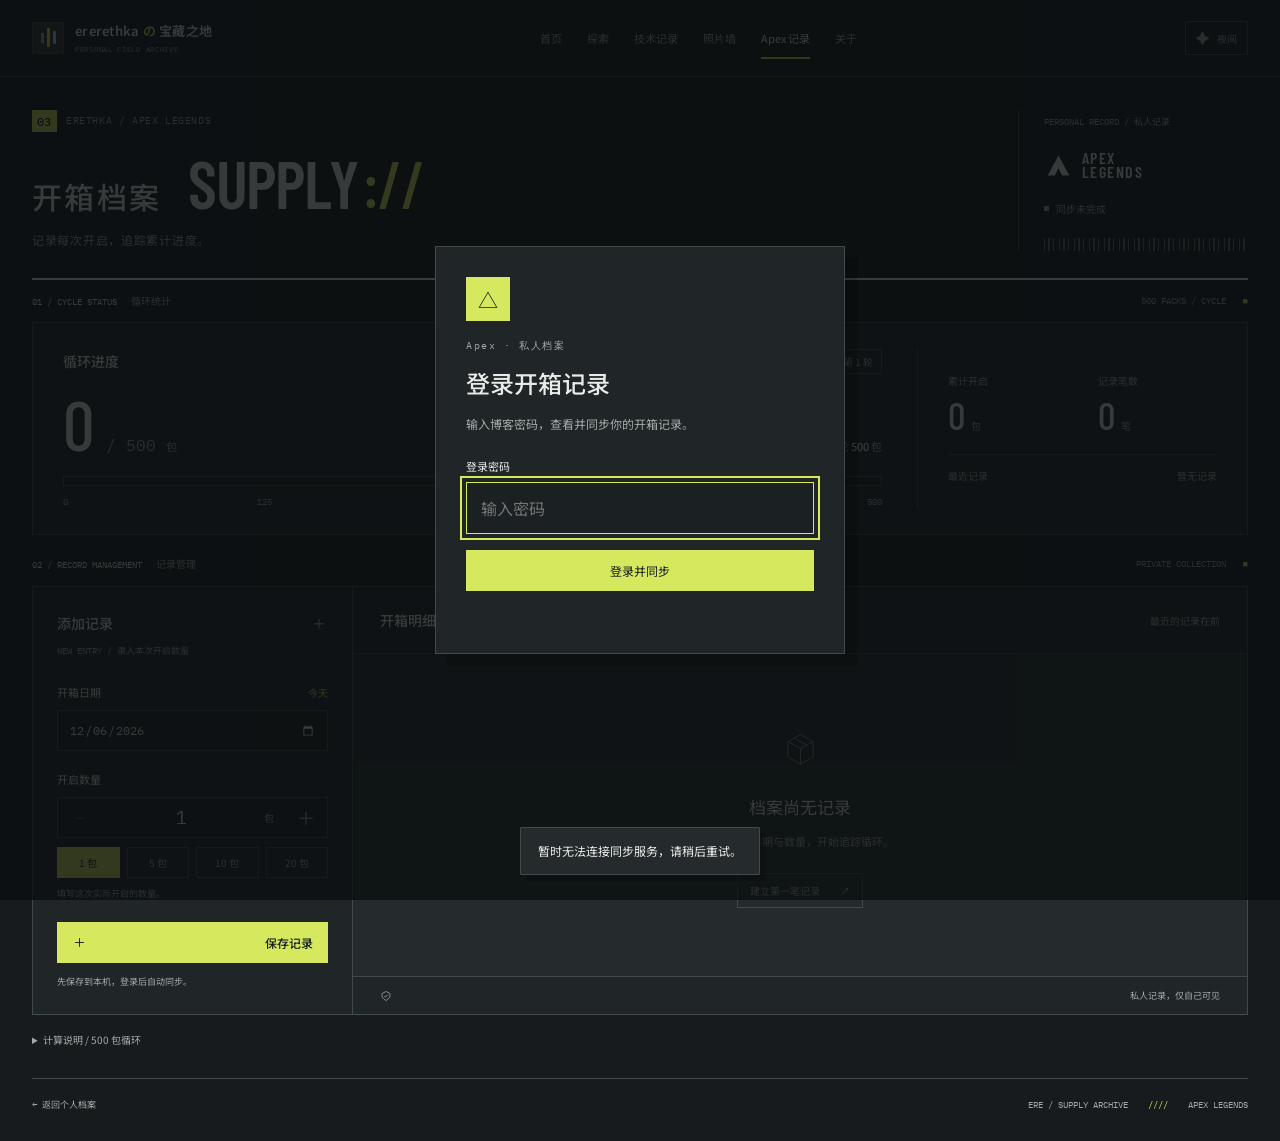
==== commit 0352f939: "feat: redesign the entire blog as an industrial archive" ====
--- a/apex/index.html
+++ b/apex/index.html
@@ -3,60 +3,50 @@
 <head>
   <meta charset="UTF-8">
   <meta name="viewport" content="width=device-width, initial-scale=1">
-  <meta name="theme-color" content="#0b1020">
-  <meta name="description" content="Apex Legends 开箱次数记录与 500 包保底进度。">
-  <title>Apex 开箱记录 · ererethka の 宝藏之地</title>
+  <meta name="theme-color" content="#171b1d">
+  <meta name="description" content="Apex Legends 私人开箱记录：记录开启数量，查看累计与 500 包循环进度。">
+  <title>Apex 开箱记录 · ererethka</title>
+  <link rel="icon" href="../assets/favicon.svg" type="image/svg+xml">
   <link rel="preconnect" href="https://fonts.googleapis.com">
   <link rel="preconnect" href="https://fonts.gstatic.com" crossorigin>
-  <link href="https://fonts.googleapis.com/css2?family=Manrope:wght@400;500;600;700;800&family=Noto+Serif+SC:wght@400;600;700;900&display=swap" rel="stylesheet">
-  <link rel="stylesheet" href="../styles.css?v=20260910">
-  <link rel="stylesheet" href="../background-library.css?v=20260910">
-  <link rel="stylesheet" href="./apex-theme.css?v=20260910-3">
+  <link href="https://fonts.googleapis.com/css2?family=Barlow+Condensed:wght@500;600;700&family=IBM+Plex+Mono:wght@400;500&family=Noto+Sans+SC:wght@400;500;600;700&display=swap" rel="stylesheet">
+  <link rel="stylesheet" href="../styles.css?v=20261016-archive">
+  <link rel="stylesheet" href="../site-polish.css?v=20261016-archive">
+  <link rel="stylesheet" href="./apex-theme.css?v=20261016-archive">
 </head>
 <body data-route="apex">
-  <div class="ambient" aria-hidden="true"><div class="ambient-slides" id="backgroundSlides"></div><div class="ambient-wash"></div><div class="ambient-orb orb-left"></div><div class="ambient-orb orb-right"></div><div class="ambient-grain"></div></div>
+  <a class="skip-link" href="#apexMain">跳到正文</a>
   <header class="site-nav" id="siteNav">
     <div class="nav-inner">
-      <a class="brand" href="../index.html#home" data-nav="home" aria-label="返回首页"><span class="brand-mark" aria-hidden="true"><i></i><i></i><i></i></span><span class="brand-copy"><strong>ererethka <em>の</em> 宝藏之地</strong><small>PERSONAL DIGITAL GARDEN</small></span></a>
-      <nav class="desktop-links" aria-label="主导航"><a href="../index.html#home" data-nav="home">首页</a><a href="../index.html#projects" data-nav="projects">项目</a><a href="../dev/index.html" data-nav="dev">技术记录</a><a href="../index.html#timeline" data-nav="timeline">归档</a><a href="../index.html#photowall" data-nav="photowall">照片墙</a><a href="../index.html#music" data-nav="music">音乐</a><a href="./index.html" data-nav="apex">Apex记录</a><a href="../index.html#about" data-nav="about">关于</a></nav>
-      <div class="nav-actions"><button class="theme-button" id="themeButton" type="button" title="切换日夜主题" aria-label="切换日夜主题"><span id="themeIcon">✦</span><span id="themeLabel">夜间</span></button><button class="mobile-menu-button" id="mobileMenuButton" type="button" aria-label="打开导航" aria-expanded="false">☰</button></div>
+      <a class="brand" href="../index.html" aria-label="返回首页"><span class="brand-mark" aria-hidden="true"><i></i><i></i><i></i></span><span class="brand-copy"><strong>ererethka <em>の</em> 宝藏之地</strong><small>PERSONAL FIELD ARCHIVE</small></span></a>
+      <nav class="desktop-links" aria-label="主导航"><a href="../index.html" data-nav="home">首页</a><a href="../index.html#projects" data-nav="projects">探索</a><a href="../dev/index.html" data-nav="dev">技术记录</a><a href="../photowall/index.html" data-nav="photowall">照片墙</a><a href="./index.html" data-nav="apex">Apex 记录</a><a href="../index.html#about" data-nav="about">关于</a></nav>
+      <div class="nav-actions"><button class="theme-button" id="themeButton" type="button" aria-label="切换日夜主题"><span id="themeIcon">✦</span><span id="themeLabel">夜间</span></button><button class="mobile-menu-button" id="mobileMenuButton" type="button" aria-label="打开导航" aria-controls="mobileLinks" aria-expanded="false">☰</button></div>
     </div>
-    <nav class="mobile-links" id="mobileLinks" aria-label="移动端导航"><a href="../index.html#home" data-nav="home">首页</a><a href="../index.html#projects" data-nav="projects">项目</a><a href="../dev/index.html" data-nav="dev">技术记录</a><a href="../index.html#timeline" data-nav="timeline">归档</a><a href="../photowall/index.html" data-nav="photowall">照片墙</a><a href="../index.html#music" data-nav="music">音乐</a><a href="./index.html" data-nav="apex">Apex记录</a><a href="../index.html#about" data-nav="about">关于</a></nav>
+    <nav class="mobile-links" id="mobileLinks" aria-label="移动端导航"><a href="../index.html" data-nav="home">首页</a><a href="../index.html#projects" data-nav="projects">探索</a><a href="../dev/index.html" data-nav="dev">技术记录</a><a href="../photowall/index.html" data-nav="photowall">照片墙</a><a href="./index.html" data-nav="apex">Apex 记录</a><a href="../index.html#about" data-nav="about">关于</a></nav>
   </header>
 
-  <main class="page-container apex-page">
-    <div class="apex-toolbar"><span>PERSONAL ARCHIVE · APEX LEGENDS</span><span class="sync-pill" id="syncPill"><i></i><span id="syncLabel">等待身份验证</span></span></div>
+  <main class="page-container apex-page" id="apexMain" tabindex="-1">
+    <header class="apex-page-heading">
+      <div class="apex-heading-copy"><div class="apex-eyebrow"><span class="apex-section-code">03</span> ERETHKA / APEX LEGENDS</div><div class="apex-title-group"><h1>开箱档案</h1><span class="apex-word" aria-hidden="true">SUPPLY<span>://</span></span></div><p class="apex-page-description">记录每次开启，追踪累计进度。</p></div>
+      <div class="apex-masthead-index"><span class="apex-index-label">PERSONAL RECORD / 私人记录</span><span class="apex-game-icon" aria-hidden="true"><svg viewBox="0 0 32 32"><path d="M16 5 28 27h-8l-4-8-4 8H4L16 5Z"/></svg><b>APEX<br>LEGENDS</b></span><span class="sync-pill" id="syncPill" role="status"><i></i><span id="syncLabel">等待登录</span></span><div class="apex-barcode" aria-hidden="true"></div></div>
+    </header>
+    <div class="apex-section-line"><span>01 / CYCLE STATUS <b>循环统计</b></span><span>500 PACKS / CYCLE <i aria-hidden="true">■</i></span></div>
 
-    <section class="apex-hero">
-      <div class="apex-hero-copy"><span class="kicker">APEX LEGENDS / ARCHIVE</span><h1>只记录开了多少包。</h1><p>因为 Apex 没有直接提供已开启箱子的累计统计，这里只做一件事：记录每次开了多少包，并自动计算当前 500 包保底循环。</p><div class="hero-rule"><span>500 PACK RULE</span><strong>累计 500 包后，进入下一轮保底计数</strong></div></div>
-      <div class="apex-hero-mark" aria-hidden="true"><span>APEX</span><strong>500</strong><small>PACK CYCLE</small></div>
+    <section class="cycle-overview apex-surface" aria-label="开箱统计">
+      <div class="cycle-main"><div class="cycle-heading"><h2>循环进度</h2><span id="cycleNumber">第 1 轮</span></div><div class="cycle-amount"><strong id="pityProgress">0</strong><span>/ 500 <small>包</small></span><span class="cycle-remaining">距下一轮 <b id="packsToPity">500</b> 包</span></div><div class="cycle-track" id="cycleProgress" role="progressbar" aria-label="当前 500 包循环进度" aria-valuemin="0" aria-valuemax="500" aria-valuenow="0"><span id="cycleFill"></span></div><div class="cycle-scale" aria-hidden="true"><span>0</span><span>125</span><span>250</span><span>375</span><span>500</span></div></div>
+      <dl class="cycle-summary"><div><dt>累计开启</dt><dd><strong id="totalPacks">0</strong><span>包</span></dd></div><div><dt>记录笔数</dt><dd><strong id="recordCount">0</strong><span>笔</span></dd></div><div class="last-entry"><dt>最近记录</dt><dd id="lastRecordedDate">暂无记录</dd></div></dl>
     </section>
 
-    <section class="apex-stats" aria-label="开箱统计">
-      <article class="glass-card apex-stat"><span>总开箱数</span><strong id="totalPacks">0</strong><small>ALL PACKS OPENED</small><i class="stat-symbol">↗</i></article>
-      <article class="glass-card apex-stat"><span>当前保底进度</span><strong id="pityProgress">0 / 500</strong><small>CURRENT CYCLE</small><i class="stat-symbol">◌</i></article>
-      <article class="glass-card apex-stat"><span>距离下一保底</span><strong id="packsToPity">500</strong><small>PACKS TO GUARANTEE</small><i class="stat-symbol">✦</i></article>
-    </section>
-
-    <section class="apex-workspace">
-      <article class="glass-card apex-panel record-panel" id="recordPanel">
-        <div class="panel-heading"><div><span class="kicker">NEW ENTRY / 01</span><h2>记录一次开箱</h2></div><span class="mini-label">PRIVATE SYNC</span></div>
-        <p class="panel-copy">每次打开 Apex 后，把这次实际开启的箱子数量记下来即可。不记录物品、不记录品质，也不需要填写任何掉落信息。</p>
-        <form id="recordForm">
-          <div class="field-row"><label class="field">开箱日期<input id="date" type="date" required></label><label class="field">本次开了几包<div class="number-input"><input id="packs" type="number" min="1" max="9999" value="1" required><span>PACKS</span></div></label></div>
-          <div class="count-tip"><span>+</span><div><strong>只记录数量</strong><small>例如今天开了 12 包，就保存一条「12 PACKS」记录。</small></div></div>
-          <div class="form-foot"><span class="required-note"><b>*</b> 日期 + 开箱数量</span><button class="primary-button" type="submit">保存这次记录 →</button></div>
-        </form>
-      </article>
-      <aside class="glass-card apex-panel insight-panel"><div class="panel-heading"><div><span class="kicker">YOUR CYCLE / 02</span><h2>保底进度</h2></div><span class="mini-label">500 RULE</span></div><div class="cycle-number" id="cycleText">0 / 500 packs</div><p class="vibe-title" id="vibeTitle">新的循环，新的希望</p><p class="vibe-copy" id="vibeCopy">每记录一包，就距离下一次 500 包保底更近一步。</p><div class="insight-line"><span>当前循环</span><strong>见上方进度</strong></div><div class="insight-line"><span>记录方式</span><strong>手动累计</strong></div></aside>
-    </section>
-
-    <section class="glass-card history-panel" id="history-section"><div class="section-label"><span>ARCHIVE / 03</span><span>PACK COUNTER</span></div><div class="history-heading"><div><span class="kicker">OPENING HISTORY</span><h2>开箱记录</h2></div><span class="history-note">只保存日期与数量</span></div><div id="emptyState" class="empty-state"><div class="empty-glyph">◇</div><h3>档案还是空的</h3><p>记录第一次开箱，开始你的 500 包计数。</p><button class="outline-button" id="emptyCta" type="button">开始记录 →</button></div><div id="recordsList" class="records-list"></div></section>
-    <footer class="site-footer apex-footer"><span>ererethka の 宝藏之地 · APEX ARCHIVE</span><span>Inspired by <a href="https://github.com/heiehiehi/XinghuisamaBlogs" target="_blank" rel="noopener">XHBlogs</a> · CC BY-NC 4.0</span></footer>
+    <div class="apex-section-line"><span>02 / RECORD MANAGEMENT <b>记录管理</b></span><span>PRIVATE COLLECTION <i aria-hidden="true">■</i></span></div>
+    <div class="apex-workspace">
+      <section class="entry-panel apex-surface" id="recordPanel" aria-labelledby="entryTitle"><div class="entry-heading"><h2 id="entryTitle">添加记录</h2><span class="entry-plus" aria-hidden="true">＋</span></div><p class="entry-description">NEW ENTRY / 录入本次开启数量</p><form id="recordForm"><div class="entry-field"><div class="field-label"><label for="date">开箱日期</label><button type="button" class="today-button" id="todayButton">今天</button></div><input id="date" type="date" required></div><div class="entry-field"><label for="packs">开启数量</label><div class="pack-stepper"><button type="button" data-pack-step="-1" aria-label="减少一包">−</button><input id="packs" type="number" min="1" max="9999" step="1" value="1" inputmode="numeric" required aria-describedby="packHelp"><span aria-hidden="true">包</span><button type="button" data-pack-step="1" aria-label="增加一包">＋</button></div><div class="pack-presets" aria-label="快捷选择数量"><button type="button" data-pack-value="1" aria-pressed="true">1 包</button><button type="button" data-pack-value="5" aria-pressed="false">5 包</button><button type="button" data-pack-value="10" aria-pressed="false">10 包</button><button type="button" data-pack-value="20" aria-pressed="false">20 包</button></div><p id="packHelp" class="field-help">填写这次实际开启的数量。</p></div><button class="save-entry" type="submit"><svg viewBox="0 0 24 24" aria-hidden="true"><path d="M12 5v14M5 12h14"/></svg>保存记录</button><p class="entry-footnote">先保存到本机，登录后自动同步。</p></form></section>
+      <section class="history-panel apex-surface" id="history-section" aria-labelledby="historyTitle"><div class="history-heading"><h2 id="historyTitle">开箱明细 <span id="historyCount">0</span></h2><span>最近的记录在前</span></div><div class="record-columns" id="recordColumns" hidden aria-hidden="true"><span>开箱日期</span><span>开启数量</span><span></span></div><div id="emptyState" class="empty-state"><div class="empty-package" aria-hidden="true"><svg viewBox="0 0 64 64"><path d="m14 22 18-10 18 10v22L32 54 14 44V22Zm0 0 18 10 18-10M32 32v22M23 17l18 10"/></svg></div><h3>档案尚无记录</h3><p>录入开箱日期与数量，开始追踪循环。</p><button class="empty-start" id="emptyCta" type="button">建立第一笔记录 <span aria-hidden="true">↗</span></button></div><ol id="recordsList" class="records-list" aria-label="开箱记录列表"></ol><div class="history-bottom"><svg viewBox="0 0 24 24" aria-hidden="true"><path d="M12 3 4 7v5c0 5 8 9 8 9s8-4 8-9V7l-8-4Z"/><path d="m8.5 12 2.5 2.5 4.5-5"/></svg><span>私人记录，仅自己可见</span></div></section>
+    </div>
+    <details class="calculation-note"><summary>计算说明 / 500 包循环</summary><p>每累计开启 500 包进入下一轮，当前进度为累计数量除以 500 的余数。这里只记录数量，不根据实际掉落重置循环；进度仅供记账参考。</p></details>
+    <footer class="apex-footer"><a href="../index.html">← 返回个人档案</a><span>ERE / SUPPLY ARCHIVE <b aria-hidden="true">////</b> APEX LEGENDS</span></footer>
   </main>
-
   <div class="toast" id="toast" role="status"></div>
-  <script src="../apex-auth.js?v=20260910"></script>
-  <script src="../app.js?v=20260910-3"></script>
+  <script src="../apex-auth.js?v=20261016-archive"></script>
+  <script src="../app.js?v=20261016-archive"></script>
 </body>
-</html>+</html>
--- a/site-polish.css
+++ b/site-polish.css
@@ -0,0 +1,63 @@
+/* Shared archive design: typography, palette, navigation and controls. */
+:root {
+  color-scheme: dark;
+  --ark-bg:#171b1d; --ark-panel:#202528; --ark-paper:#252b2d; --ark-input:#1b2022;
+  --ark-text:#e8ece8; --ark-muted:#a1aaa7; --ark-line:#424b4b; --ark-soft:#303739;
+  --ark-yellow:#d5e85e; --ark-ink:#182021; --ark-accent:#d5e85e;
+  --bg:var(--ark-bg); --bg-deep:var(--ark-bg); --text:var(--ark-text); --muted:var(--ark-muted); --muted-strong:var(--ark-text);
+  --accent:var(--ark-accent); --accent-strong:var(--ark-yellow); --line:var(--ark-line); --line-soft:var(--ark-line);
+  --glass:var(--ark-panel); --glass-strong:var(--ark-paper); --radius:1px; --shadow:none;
+}
+html[data-theme="light"] {
+  color-scheme: light;
+  --ark-bg:#e8ece7; --ark-panel:#f2f4ee; --ark-paper:#fcfdf8; --ark-input:#e9ede6;
+  --ark-text:#252e2d; --ark-muted:#606d67; --ark-line:#b8c1b8; --ark-soft:#dfe5dc; --ark-accent:#526027;
+  --bg:var(--ark-bg); --bg-deep:var(--ark-bg); --text:var(--ark-text); --muted:var(--ark-muted); --muted-strong:var(--ark-text);
+  --accent:var(--ark-accent); --accent-strong:var(--ark-yellow); --line:var(--ark-line); --line-soft:var(--ark-line);
+  --glass:var(--ark-panel); --glass-strong:var(--ark-paper); --radius:1px; --shadow:none;
+}
+body,html[data-theme="light"] body { color:var(--ark-text); background:var(--ark-bg); font-family:"Noto Sans SC","Microsoft YaHei",sans-serif; transition:none; }
+::selection { color:var(--ark-ink); background:var(--ark-yellow); }
+:focus-visible { outline:2px solid var(--ark-accent); outline-offset:4px; }
+[id] { scroll-margin-top:100px; }
+a,button,input,select,textarea { -webkit-tap-highlight-color:transparent; }
+button,input,select,textarea { font-family:inherit; }
+.ambient,.photo-ambient { display:none; }
+.site-nav,html[data-theme="light"] .site-nav,.photo-nav,html[data-theme="light"] .photo-nav {
+  position:fixed; inset:0 0 auto; z-index:50; color:var(--ark-text); border-bottom:1px solid var(--ark-line);
+  background:var(--ark-bg); box-shadow:none; backdrop-filter:none; -webkit-backdrop-filter:none; transition:none;
+}
+.nav-inner,.photo-nav-inner { display:flex; align-items:center; justify-content:space-between; width:min(1280px,calc(100% - 64px)); height:76px; margin:0 auto; gap:24px; }
+.brand,.photo-brand { display:inline-flex; align-items:center; gap:11px; min-width:0; color:var(--ark-text); text-decoration:none; }
+.brand-copy strong,.photo-brand strong { display:block; font:600 13px/1.5 "Noto Sans SC",sans-serif; letter-spacing:.02em; white-space:nowrap; }
+.brand-copy strong em,.photo-brand strong em { color:var(--ark-accent); font-style:normal; }
+.brand-copy small,.photo-brand small { display:block; margin-top:4px; color:var(--ark-muted); font:400 7px/1.4 "IBM Plex Mono",Consolas,monospace; letter-spacing:.1em; }
+.brand-mark,.photo-brand-mark { display:flex; align-items:center; justify-content:center; gap:3px; width:32px; height:32px; border:1px solid var(--ark-line); border-radius:1px; background:var(--ark-soft); transform:none; box-shadow:none; flex-shrink:0; }
+.brand-mark i,.photo-brand-mark i { display:block; width:3px; border-radius:0; background:var(--ark-muted); }.brand-mark i:nth-child(1),.photo-brand-mark i:nth-child(1) { height:10px; }.brand-mark i:nth-child(2),.photo-brand-mark i:nth-child(2) { height:19px; background:var(--ark-accent); }.brand-mark i:nth-child(3),.photo-brand-mark i:nth-child(3) { height:13px; }
+.desktop-links,.photo-desktop-links { display:flex; align-items:center; justify-content:center; gap:25px; font:400 11px/1.5 "Noto Sans SC",sans-serif; white-space:nowrap; }
+.desktop-links a,.photo-desktop-links a,.mobile-links a,.photo-mobile-links a { color:var(--ark-muted); text-decoration:none; }
+.desktop-links a,.photo-desktop-links a { position:relative; padding:10px 0; }.desktop-links a:hover,.photo-desktop-links a:hover,.desktop-links a.active,.photo-desktop-links a.active { color:var(--ark-text); }
+.desktop-links a.active::after,.photo-desktop-links a.active::after { content:""; position:absolute; left:0; right:0; bottom:-3px; width:auto; height:2px; border-radius:0; background:var(--ark-accent); box-shadow:none; transform:none; }
+.nav-actions,.photo-nav-actions { display:flex; align-items:center; gap:8px; }
+.theme-button,.mobile-menu-button,.photo-theme-button,.photo-menu-button { display:inline-flex; align-items:center; justify-content:center; gap:7px; min-width:35px; height:34px; padding:0 10px; border:1px solid var(--ark-line); border-radius:1px; color:var(--ark-muted); background:transparent; font:400 10px/1.5 "Noto Sans SC",sans-serif; box-shadow:none; }
+.theme-button span:first-child,.photo-theme-button span:first-child { color:var(--ark-muted); font-size:14px; }.theme-button:hover,.mobile-menu-button:hover,.photo-theme-button:hover,.photo-menu-button:hover { color:var(--ark-text); border-color:var(--ark-accent); background:var(--ark-soft); transform:none; }
+.mobile-menu-button,.photo-menu-button { display:none; width:35px; padding:0; font-size:17px; }.mobile-links,.photo-mobile-links { display:none; }
+.glass-card { border:1px solid var(--ark-line); border-radius:1px; background:var(--ark-panel); box-shadow:none; backdrop-filter:none; -webkit-backdrop-filter:none; transition:border-color .15s; }.glass-card:hover,html[data-theme="light"] .glass-card:hover { transform:none; box-shadow:none; }
+.primary-button,.outline-button { min-height:38px; border-radius:1px; box-shadow:none; font-size:12px; font-weight:500; text-shadow:none; }.primary-button { background:var(--ark-yellow); color:var(--ark-ink); }.primary-button:hover { background:#e1f078; transform:none; box-shadow:none; }.outline-button { color:var(--ark-text); border-color:var(--ark-line); background:transparent; }.outline-button:hover { border-color:var(--ark-accent); background:var(--ark-soft); }
+.toast { z-index:10001; max-width:calc(100vw - 32px); padding:12px 17px; border:1px solid var(--ark-line); border-radius:1px; color:var(--ark-text); background:var(--ark-paper); box-shadow:6px 6px 0 rgba(0,0,0,.12); font:400 12px/1.8 "Noto Sans SC",sans-serif; }
+.skip-link { position:fixed; left:16px; top:-80px; z-index:10002; padding:12px 18px; border:1px solid var(--ark-line); border-radius:1px; color:var(--ark-text); background:var(--ark-paper); text-decoration:none; }.skip-link:focus { top:12px; }
+body .apex-auth-card { color:var(--ark-text); background:var(--ark-panel); border:1px solid var(--ark-line); border-radius:1px; box-shadow:10px 10px 0 rgba(0,0,0,.15); }
+body #apexAuthModal { background:rgba(10,14,15,.8); backdrop-filter:none; }
+body .apex-auth-card h2 { font-weight:500; }.apex-auth-card .apex-auth-lock { color:var(--ark-ink); background:var(--ark-yellow); border-radius:1px; }.apex-auth-card .apex-auth-kicker { margin-top:17px; color:var(--ark-muted); opacity:1; font:400 10px "IBM Plex Mono",monospace; }.apex-auth-card .apex-auth-copy { color:var(--ark-muted); opacity:1; font-size:13px; line-height:1.9; }.apex-auth-card input { border-radius:1px; color:var(--ark-text); background:var(--ark-input); border-color:var(--ark-line); }.apex-auth-card .apex-auth-submit { border-radius:1px; color:var(--ark-ink); background:var(--ark-yellow); border:0; }
+@media(max-width:1080px) {
+  .desktop-links,.photo-desktop-links { display:none; }.mobile-menu-button,.photo-menu-button { display:inline-flex; }
+  .mobile-links.open,.photo-mobile-links.open { display:flex; flex-wrap:wrap; gap:8px; padding:0 24px 16px; }
+  .mobile-links a,.photo-mobile-links a { padding:10px 13px; border:1px solid var(--ark-line); border-radius:1px; font-size:12px; }
+}
+@media(max-width:720px) {
+  .site-nav,.photo-nav { position:sticky; }.nav-inner,.photo-nav-inner { width:calc(100% - 32px); height:66px; gap:10px; }.brand,.photo-brand { gap:8px; }
+  .brand-copy strong,.photo-brand strong { font-size:12px; }.brand-copy small,.photo-brand small { font-size:6px; }.brand-mark,.photo-brand-mark { width:29px; height:29px; }
+  .theme-button,.photo-theme-button { min-width:34px; width:34px; padding:0; }.theme-button span:last-child,.photo-theme-button span:last-child { display:none; }.nav-actions,.photo-nav-actions { gap:7px; }
+  .mobile-menu-button,.photo-menu-button { width:34px; min-width:34px; }
+}
+@media(prefers-reduced-motion:reduce) { html { scroll-behavior:auto; }*,*::before,*::after { animation-duration:.01ms!important; transition-duration:.01ms!important; } }
--- a/apex/apex-theme.css
+++ b/apex/apex-theme.css
@@ -1 +1,152 @@
-:root{--page-max:1180px}.apex-page{padding-top:116px;padding-bottom:56px}.apex-toolbar{display:flex;justify-content:space-between;align-items:center;margin:0 4px 18px;color:var(--muted);font:700 9px/1 Manrope,sans-serif;letter-spacing:.14em;text-transform:uppercase}.apex-page .sync-pill{display:inline-flex;align-items:center;gap:7px;padding:7px 10px;border:1px solid var(--line);border-radius:999px;background:var(--glass);color:var(--muted-strong);font-size:9px;letter-spacing:.06em}.apex-page .sync-pill i{width:6px;height:6px;border-radius:50%;background:#86efac;box-shadow:0 0 10px #86efac}.apex-hero{position:relative;display:grid;grid-template-columns:minmax(0,1fr) 240px;gap:28px;align-items:center;min-height:280px;margin-bottom:18px;padding:38px 40px;overflow:hidden;border:1px solid var(--line);border-radius:28px;background:linear-gradient(135deg,rgba(19,25,49,.76),rgba(48,35,74,.52));box-shadow:var(--shadow);backdrop-filter:blur(18px)}html[data-theme="light"] .apex-hero{background:linear-gradient(135deg,rgba(255,255,255,.78),rgba(244,231,247,.6))}.apex-hero:before{content:"";position:absolute;inset:auto -120px -250px auto;width:560px;height:560px;border-radius:50%;background:radial-gradient(circle,rgba(129,140,248,.3),transparent 67%);pointer-events:none}.apex-hero:after{content:"APEX";position:absolute;right:24px;bottom:-28px;color:rgba(255,255,255,.035);font:900 150px/.8 Manrope,sans-serif;letter-spacing:-.09em;pointer-events:none}.apex-hero-copy{position:relative;z-index:1}.apex-hero h1{margin:8px 0 14px;font-size:clamp(42px,5.5vw,70px);line-height:1.02;letter-spacing:-.055em}.apex-hero p{max-width:700px;margin:0;color:var(--muted);font-size:13px;line-height:1.9}.hero-rule{display:flex;align-items:center;gap:12px;margin-top:22px;width:max-content;max-width:100%;padding:9px 12px;border:1px solid var(--line-soft);border-radius:11px;background:rgba(255,255,255,.035);color:var(--muted);font-size:10px}.hero-rule span{color:var(--accent);font:800 8px/1 Manrope,sans-serif;letter-spacing:.14em}.hero-rule strong{color:var(--text);font-size:10px}.apex-hero-mark{position:relative;z-index:1;display:grid;place-items:center;padding:28px 18px;border:1px solid var(--line);border-radius:22px;background:rgba(255,255,255,.045);text-align:center}.apex-hero-mark span{color:var(--muted);font:900 9px/1 Manrope,sans-serif;letter-spacing:.24em}.apex-hero-mark strong{margin:9px 0 4px;color:var(--accent);font:900 58px/.9 Manrope,sans-serif;letter-spacing:-.07em}.apex-hero-mark small{color:var(--muted);font:800 8px/1 Manrope,sans-serif;letter-spacing:.15em}.apex-stats{display:grid;grid-template-columns:repeat(3,1fr);gap:14px;margin-bottom:18px}.apex-stat{position:relative;min-height:132px;padding:20px 22px}.apex-stat>span{display:block;color:var(--muted);font-size:11px}.apex-stat>strong{display:block;margin-top:14px;color:var(--text);font:900 clamp(27px,3vw,36px)/1 Manrope,sans-serif;letter-spacing:-.045em}.apex-stat>small{display:block;margin-top:9px;color:var(--muted);font:800 8px/1 Manrope,sans-serif;letter-spacing:.15em}.apex-stat .stat-symbol{position:absolute;right:18px;top:18px;color:var(--accent);font-style:normal;font-size:17px}.apex-workspace{display:grid;grid-template-columns:minmax(0,1.4fr) minmax(300px,.6fr);gap:18px;margin-bottom:18px}.apex-panel{padding:26px}.panel-heading{display:flex;justify-content:space-between;align-items:flex-start;gap:18px;margin-bottom:17px}.panel-heading h2{margin:5px 0 0;font-size:23px;letter-spacing:-.035em}.mini-label{padding:6px 9px;border-radius:7px;background:rgba(129,140,248,.13);color:var(--accent);font:800 8px/1 Manrope,sans-serif;letter-spacing:.12em}.panel-copy{max-width:720px;margin:-2px 0 20px;color:var(--muted);font-size:11px;line-height:1.8}.field-row{display:grid;grid-template-columns:1fr 1fr;gap:12px}.field{display:block;color:var(--muted);font-size:10px}.field input{display:block;box-sizing:border-box;width:100%;margin-top:7px;padding:12px 12px;border:1px solid var(--line);border-radius:11px;background:rgba(255,255,255,.045);color:var(--text);outline:none}.field input:focus{border-color:var(--accent);box-shadow:0 0 0 3px rgba(129,140,248,.1)}.number-input{position:relative}.number-input input{padding-right:66px}.number-input span{position:absolute;right:12px;top:50%;transform:translateY(-50%);color:var(--muted);font:800 8px/1 Manrope,sans-serif}.count-tip{display:flex;align-items:center;gap:12px;margin-top:13px;padding:13px 14px;border:1px solid var(--line-soft);border-radius:13px;background:rgba(129,140,248,.055)}.count-tip>span{display:grid;place-items:center;width:30px;height:30px;border:1px solid var(--line);border-radius:9px;color:var(--accent);background:var(--glass);font:800 18px/1 Manrope,sans-serif}.count-tip strong{display:block;font-size:11px}.count-tip small{display:block;margin-top:3px;color:var(--muted);font-size:9px;line-height:1.5}.form-foot{display:flex;justify-content:space-between;align-items:center;gap:14px;margin-top:16px}.required-note{color:var(--muted);font-size:9px}.required-note b{color:var(--accent)}.primary-button,.outline-button{border-radius:11px!important}.insight-panel{display:flex;flex-direction:column}.cycle-number{margin:15px 0 12px;color:var(--accent);font:900 clamp(38px,4vw,52px)/1 Manrope,sans-serif;letter-spacing:-.06em}.vibe-title{margin:0 0 7px;font-size:16px;font-weight:800}.vibe-copy{margin:0 0 20px;color:var(--muted);font-size:11px;line-height:1.75}.insight-line{display:flex;justify-content:space-between;gap:12px;padding:13px 0;border-top:1px solid var(--line-soft);font-size:10px}.insight-line span{color:var(--muted)}.insight-line strong{text-align:right;font-size:10px}.history-panel{padding:26px;margin-bottom:24px}.history-panel .section-label{display:flex;justify-content:space-between;align-items:center;color:var(--muted);font:800 9px/1 Manrope,sans-serif;letter-spacing:.14em}.history-heading{display:flex;justify-content:space-between;align-items:end;gap:18px;margin:8px 0 18px}.history-panel h2{margin:5px 0 0;font-size:28px;letter-spacing:-.04em}.history-note{color:var(--muted);font-size:10px}.empty-state{padding:42px 20px;text-align:center;border:1px dashed var(--line);border-radius:18px;background:rgba(255,255,255,.025)}.empty-glyph{color:var(--accent);font-size:25px}.empty-state h3{margin:10px 0 7px;font-size:18px}.empty-state p{margin:0 0 17px;color:var(--muted);font-size:11px}.records-list{display:grid;gap:9px}.apex-page .site-footer{margin-top:30px}@media(max-width:900px){.apex-hero{grid-template-columns:1fr}.apex-hero-mark{justify-self:start;width:min(240px,100%)}.apex-stats{grid-template-columns:1fr 1fr}.apex-workspace{grid-template-columns:1fr}}@media(max-width:560px){.apex-page{padding-top:92px}.apex-toolbar{align-items:flex-start;gap:10px;flex-direction:column}.apex-hero{padding:27px 22px;border-radius:22px}.apex-hero h1{font-size:42px}.hero-rule{align-items:flex-start;flex-direction:column;gap:6px;width:auto}.apex-stats{gap:9px}.apex-stat{min-height:120px;padding:17px}.apex-panel,.history-panel{padding:19px}.field-row{grid-template-columns:1fr}.form-foot{align-items:flex-start;flex-direction:column}.form-foot .primary-button{width:100%}.history-heading{align-items:flex-start;flex-direction:column;gap:7px}}+/* Supply archive: the shared industrial grid with a compact data workspace. */
+body[data-route="apex"] {
+  --apex-bg: var(--ark-bg,#171b1d); --apex-panel: var(--ark-panel,#202528); --apex-paper: var(--ark-paper,#252b2d);
+  --apex-input: var(--ark-input,#1b2022); --apex-text: var(--ark-text,#e8ece8); --apex-muted: var(--ark-muted,#a1aaa7);
+  --apex-line: var(--ark-line,#424b4b); --apex-soft: var(--ark-soft,#303739); --apex-red: var(--ark-accent,#d5e85e);
+  --apex-button: var(--ark-yellow,#d5e85e); --apex-ink: var(--ark-ink,#182021);
+  --text:var(--apex-text); --muted:var(--apex-muted); --muted-strong:var(--apex-text); --accent:var(--apex-red); --line:var(--apex-line); --line-soft:var(--apex-line);
+  color:var(--apex-text); background:var(--apex-bg); font-family:"Noto Sans SC","Microsoft YaHei",sans-serif;
+}
+html[data-theme="light"] body[data-route="apex"] { --apex-bg:var(--ark-bg,#e8ece7); --apex-panel:var(--ark-panel,#f2f4ee); --apex-paper:var(--ark-paper,#fcfdf8); --apex-input:var(--ark-input,#e9ede6); --apex-text:var(--ark-text,#252e2d); --apex-muted:var(--ark-muted,#606d67); --apex-line:var(--ark-line,#b8c1b8); --apex-soft:var(--ark-soft,#dfe5dc); --apex-red:var(--ark-accent,#526027); background:var(--apex-bg); }
+body[data-route="apex"] ::selection { color:var(--apex-ink); background:var(--apex-button); }
+body[data-route="apex"] .site-nav { background:var(--apex-bg); border-bottom-color:var(--apex-line); backdrop-filter:none; }
+body[data-route="apex"] :focus-visible { outline:2px solid var(--apex-red); outline-offset:4px; }
+.apex-page { width:min(1280px,calc(100% - 64px)); margin:0 auto; padding:110px 0 28px; }
+.apex-page *,body[data-route="apex"] .apex-auth-card * { box-sizing:border-box; text-shadow:none; }
+.apex-page h1,.apex-page h2,.apex-page h3,.apex-page p { margin:0; }
+.apex-page h2 { font-size:14px; font-weight:500; line-height:1.6; }
+.apex-page button,.apex-page input { font-family:inherit; }
+.apex-page button { cursor:pointer; }
+.apex-page-heading { display:grid; grid-template-columns:minmax(0,1fr) 230px; gap:40px; padding-bottom:27px; border-bottom:2px solid var(--apex-text); }
+.apex-eyebrow { display:flex; align-items:center; gap:9px; color:var(--apex-muted); font:400 10px/1.6 "IBM Plex Mono",monospace; letter-spacing:.06em; }
+.apex-section-code { display:grid; place-items:center; width:25px; height:22px; color:var(--apex-ink); background:var(--apex-button); font:500 12px "IBM Plex Mono",monospace; }
+.apex-title-group { display:flex; align-items:baseline; gap:26px; margin:17px 0 10px; }
+.apex-page h1 { flex-shrink:0; font-size:30px; line-height:1.5; font-weight:500; letter-spacing:.08em; }
+.apex-word { color:var(--apex-text); font:600 clamp(38px,5.2vw,67px)/1 "Barlow Condensed","Arial Narrow",sans-serif; letter-spacing:-.015em; }
+.apex-word>span { margin-left:5px; color:var(--apex-red); font-weight:500; }
+.apex-page .apex-page-description { color:var(--apex-muted); font-size:12px; line-height:1.8; letter-spacing:.06em; }
+.apex-masthead-index { display:flex; flex-direction:column; justify-content:space-between; padding:5px 0 0 25px; border-left:1px solid var(--apex-line); }
+.apex-index-label { color:var(--apex-muted); font:400 9px/1.6 "IBM Plex Mono","Noto Sans SC",sans-serif; }
+.apex-game-icon { display:flex; align-items:center; gap:9px; margin:12px 0; color:var(--apex-text); }
+.apex-game-icon svg { width:29px; height:31px; fill:currentColor; }
+.apex-game-icon b { font:600 16px/.92 "Barlow Condensed",sans-serif; letter-spacing:.09em; }
+.apex-page .sync-pill { display:inline-flex; align-items:center; gap:7px; padding:0; color:var(--apex-muted); background:transparent; border:0; border-radius:0; font:400 10px/1.5 "Noto Sans SC",sans-serif; }
+.apex-page .sync-pill span { display:inline; }
+.apex-page .sync-pill i { width:5px; height:5px; background:var(--apex-muted); border-radius:0; box-shadow:none; }
+.apex-page .sync-pill:is(.connected,.working) i { background:var(--apex-red); }
+.apex-barcode { height:13px; margin-top:13px; color:var(--apex-muted); opacity:.55; background:repeating-linear-gradient(90deg,currentColor 0 1px,transparent 1px 4px,currentColor 4px 6px,transparent 6px 9px,currentColor 9px 10px,transparent 10px 15px); }
+.apex-section-line { display:flex; justify-content:space-between; align-items:center; gap:12px; padding:13px 0; color:var(--apex-text); font:400 9px/1.6 "IBM Plex Mono",monospace; }
+.apex-section-line b { margin-left:9px; color:var(--apex-muted); font:400 10px "Noto Sans SC",sans-serif; }
+.apex-section-line>span:last-child { color:var(--apex-muted); }
+.apex-section-line i { margin-left:12px; color:var(--apex-red); font-style:normal; }
+.apex-surface { border:1px solid var(--apex-line); border-radius:0; background:var(--apex-panel); box-shadow:none; }
+.cycle-overview { display:grid; grid-template-columns:minmax(0,1fr) 300px; gap:35px; padding:26px 30px; margin-bottom:8px; }
+.cycle-main { min-width:0; }
+.cycle-heading { display:flex; justify-content:space-between; align-items:center; gap:15px; }
+.cycle-heading>span { padding:4px 8px; border:1px solid var(--apex-line); color:var(--apex-muted); font-size:10px; }
+.cycle-amount { display:flex; align-items:baseline; flex-wrap:wrap; gap:11px; margin:17px 0 19px; }
+.cycle-amount>strong { font:500 69px/.95 "Barlow Condensed",sans-serif; font-variant-numeric:tabular-nums; }
+.cycle-amount>span { color:var(--apex-muted); font:400 16px/1.5 "IBM Plex Mono","Noto Sans SC",monospace; }
+.cycle-amount small { font-size:11px; }
+.cycle-amount .cycle-remaining { margin-left:auto; font:400 11px/1.8 "Noto Sans SC",sans-serif; }
+.cycle-remaining b { color:var(--apex-text); font-weight:500; }
+.cycle-track { height:10px; overflow:hidden; border:1px solid var(--apex-line); background:var(--apex-input); }
+.cycle-track>span { display:block; width:0; height:100%; background:var(--apex-button); transition:width .35s ease; }
+.cycle-scale { display:flex; justify-content:space-between; margin-top:9px; color:var(--apex-muted); font:400 9px/1.5 "IBM Plex Mono",monospace; }
+.cycle-summary { display:grid; grid-template-columns:1fr 1fr; align-content:center; gap:19px 30px; margin:0; padding-left:30px; border-left:1px solid var(--apex-line); }
+.cycle-summary dt { color:var(--apex-muted); font-size:10px; line-height:1.6; }
+.cycle-summary dd { margin:7px 0 0; }
+.cycle-summary dd>strong { font:500 38px/1 "Barlow Condensed",sans-serif; font-variant-numeric:tabular-nums; }
+.cycle-summary dd>span { margin-left:6px; color:var(--apex-muted); font-size:10px; }
+.cycle-summary .last-entry { grid-column:1/-1; display:flex; justify-content:space-between; align-items:center; gap:10px; padding-top:13px; border-top:1px solid var(--apex-line); }
+.last-entry dd { margin:0; color:var(--apex-muted); font:400 10px/1.5 "IBM Plex Mono","Noto Sans SC",sans-serif; }
+.apex-page .apex-workspace { display:grid; grid-template-columns:320px minmax(0,1fr); align-items:stretch; gap:0; margin-bottom:15px; border:1px solid var(--apex-line); }
+.apex-workspace .apex-surface { border:0; }
+.entry-panel { padding:24px; border-right:1px solid var(--apex-line)!important; }
+.entry-heading { display:flex; justify-content:space-between; align-items:center; }
+.entry-plus { color:var(--apex-muted); font:400 18px "IBM Plex Mono",monospace; }
+.apex-page .entry-description { margin:8px 0 24px; color:var(--apex-muted); font:400 9px/1.8 "IBM Plex Mono","Noto Sans SC",sans-serif; }
+.entry-field { margin-bottom:20px; }
+.entry-field label { display:block; color:var(--apex-text); font-size:11px; font-weight:400; line-height:1.6; }
+.field-label { display:flex; justify-content:space-between; align-items:center; margin-bottom:8px; }
+.today-button { padding:2px 0 2px 8px; color:var(--apex-red); background:transparent; font-size:10px; }
+.entry-field input { width:100%; min-width:0; height:41px; padding:0 11px; border:1px solid var(--apex-line); border-radius:0; outline:0; color:var(--apex-text); background:var(--apex-input); font:400 12px/1.5 "IBM Plex Mono","Noto Sans SC",monospace; }
+.entry-field input:focus { border-color:var(--apex-red); box-shadow:none; }
+.pack-stepper { display:grid; grid-template-columns:37px minmax(0,1fr) 20px 37px; align-items:center; gap:3px; margin-top:8px; padding:3px; border:1px solid var(--apex-line); background:var(--apex-input); }
+.pack-stepper input { height:33px; padding:0; border:0; text-align:center; background:transparent; font-size:18px; appearance:textfield; -moz-appearance:textfield; }
+.pack-stepper input::-webkit-inner-spin-button,.pack-stepper input::-webkit-outer-spin-button { appearance:none; margin:0; }
+.pack-stepper:focus-within { border-color:var(--apex-red); }
+.pack-stepper>span { color:var(--apex-muted); font-size:10px; }
+.pack-stepper>button { height:33px; border:0; border-radius:0; color:var(--apex-muted); background:transparent; font-size:18px; }
+.pack-stepper>button:hover { color:var(--apex-text); background:var(--apex-soft); }
+.pack-stepper>button:disabled { cursor:default; opacity:.3; background:transparent; }
+.pack-presets { display:grid; grid-template-columns:repeat(4,1fr); gap:7px; margin-top:9px; }
+.pack-presets button { padding:7px 2px; border:1px solid var(--apex-line); border-radius:0; color:var(--apex-muted); background:transparent; font-size:10px; }
+.pack-presets button:hover { color:var(--apex-text); background:var(--apex-soft); }
+.pack-presets button[aria-pressed="true"] { color:var(--apex-ink); border-color:var(--apex-button); background:var(--apex-button); }
+.apex-page .field-help { margin-top:8px; color:var(--apex-muted); font-size:9px; line-height:1.8; }
+.save-entry { display:flex; justify-content:space-between; align-items:center; gap:10px; width:100%; min-height:41px; padding:0 14px; border:1px solid var(--apex-button); border-radius:0; color:var(--apex-ink); background:var(--apex-button); font-size:12px; font-weight:500; }
+.save-entry:hover { background:#e2f278; border-color:#e2f278; }
+.save-entry svg,.history-bottom svg { width:15px; height:15px; fill:none; stroke:currentColor; stroke-width:1.5; }
+.apex-page .entry-footnote { margin-top:11px; color:var(--apex-muted); font-size:9px; line-height:1.8; }
+.apex-page .history-panel { display:flex; flex-direction:column; min-width:0; padding:0; overflow:hidden; background:var(--apex-paper); }
+.apex-page .history-heading { display:flex; justify-content:space-between; align-items:center; gap:15px; margin:0; padding:22px 27px; border-bottom:1px solid var(--apex-line); background:var(--apex-panel); }
+.history-heading h2 { display:flex; align-items:center; gap:10px; }
+.history-heading h2>span { color:var(--apex-muted); font:400 11px "IBM Plex Mono",monospace; }
+.history-heading>span { color:var(--apex-muted); font-size:10px; }
+.apex-page .empty-state { display:flex; flex:1; flex-direction:column; align-items:center; justify-content:center; min-height:278px; margin:0; padding:35px 20px; border:0; border-radius:0; background:transparent; }
+.empty-package { display:grid; place-items:center; width:53px; height:53px; margin-bottom:18px; color:var(--apex-muted); }
+.empty-package svg { width:45px; height:45px; fill:none; stroke:currentColor; stroke-width:1; stroke-linejoin:miter; }
+.apex-page .empty-state h3 { color:var(--apex-text); font-size:17px; line-height:1.7; font-weight:400; }
+.apex-page .empty-state p { max-width:300px; margin:9px 0 21px; color:var(--apex-muted); font-size:11px; line-height:1.9; }
+.empty-start { display:inline-flex; align-items:center; gap:20px; padding:9px 12px; border:1px solid var(--apex-line); border-radius:0; color:var(--apex-muted); background:transparent; font-size:10px; }
+.empty-start:hover { color:var(--apex-text); background:var(--apex-soft); }
+.record-columns,.record-row { display:grid; grid-template-columns:minmax(0,1fr) 110px 33px; align-items:center; gap:20px; }
+.record-columns { padding:11px 27px; color:var(--apex-muted); background:var(--apex-panel); font-size:9px; border-bottom:1px solid var(--apex-line); }
+.record-columns[hidden] { display:none; }
+.apex-page .records-list { display:block; max-height:350px; overflow-y:auto; margin:0; padding:0; list-style:none; scrollbar-width:thin; scrollbar-color:var(--apex-line) transparent; }
+.record-row { min-height:72px; margin:0; padding:16px 27px; border-bottom:1px solid var(--apex-line); }
+.record-row:hover { background:var(--apex-panel); }
+.record-date { font:400 11px/1.5 "IBM Plex Mono","Noto Sans SC",sans-serif; font-variant-numeric:tabular-nums; }
+.record-date small { display:block; margin-top:5px; color:var(--apex-muted); font:400 9px "Noto Sans SC",sans-serif; }
+.record-quantity { font:500 27px/1 "Barlow Condensed",sans-serif; font-variant-numeric:tabular-nums; }
+.record-quantity small { margin-left:6px; color:var(--apex-muted); font:400 9px "Noto Sans SC",sans-serif; }
+.apex-page .record-delete { position:static; display:grid; place-items:center; width:32px; height:32px; padding:0; border:1px solid transparent; border-radius:0; color:var(--apex-muted); background:transparent; opacity:1; }
+.record-delete svg { width:14px; height:14px; fill:none; stroke:currentColor; stroke-width:1.5; }
+.apex-page .record-delete:hover { color:var(--apex-text); border-color:var(--apex-line); background:var(--apex-soft); }
+.history-bottom { display:flex; align-items:center; justify-content:space-between; gap:10px; margin-top:auto; padding:12px 27px; border-top:1px solid var(--apex-line); color:var(--apex-muted); background:var(--apex-panel); font-size:9px; }
+.history-bottom svg { width:12px; height:12px; }
+.calculation-note { margin-bottom:29px; color:var(--apex-muted); font-size:10px; line-height:1.9; }
+.calculation-note summary { width:fit-content; cursor:pointer; }
+.calculation-note p { max-width:750px; padding:12px 0 0; font-size:11px; line-height:1.9; }
+.apex-page .apex-footer { display:flex; justify-content:space-between; align-items:center; gap:20px; margin:0; padding:18px 0 0; border-top:1px solid var(--apex-line); color:var(--apex-muted); font:400 9px/1.8 "IBM Plex Mono","Noto Sans SC",sans-serif; }
+.apex-footer a { color:inherit; text-decoration:none; }
+.apex-footer a:hover { color:var(--apex-text); }
+.apex-footer b { margin:0 15px; color:var(--apex-red); font-weight:400; }
+/* Authentication uses the same archive surface; the shared script retains its flow. */
+body[data-route="apex"] .apex-auth-card { max-width:410px; padding:30px; border:1px solid var(--apex-line); border-radius:0; color:var(--apex-text); background:var(--apex-panel); box-shadow:12px 12px 0 rgba(0,0,0,.15); }
+body[data-route="apex"] .apex-auth-card h2 { margin:12px 0; font-size:24px; font-weight:500; line-height:1.5; }
+body[data-route="apex"] .apex-auth-kicker { margin-top:18px; color:var(--apex-muted); opacity:1; font:400 10px "IBM Plex Mono",monospace; }
+body[data-route="apex"] .apex-auth-copy { color:var(--apex-muted); font-size:12px; line-height:1.9; opacity:1; }
+body[data-route="apex"] .apex-auth-lock { border-radius:0; color:var(--apex-ink); background:var(--apex-button); }
+body[data-route="apex"] .apex-auth-card label { font-size:11px; font-weight:400; }
+body[data-route="apex"] .apex-auth-card input { color:var(--apex-text); background:var(--apex-input); border-color:var(--apex-line); border-radius:0; font-size:16px; }
+body[data-route="apex"] .apex-auth-card input:focus { border-color:var(--apex-red); }
+body[data-route="apex"] .apex-auth-submit { color:var(--apex-ink); background:var(--apex-button); border:0; border-radius:0; font-size:12px; }
+@media(max-width:1100px) { .apex-page { width:calc(100% - 40px); }.cycle-overview { grid-template-columns:minmax(0,1fr) 240px; gap:25px; padding:25px; }.cycle-summary { padding-left:25px; gap:20px; }.cycle-amount .cycle-remaining { flex-basis:100%; margin:0; }.apex-page .apex-workspace { grid-template-columns:290px minmax(0,1fr); }.record-columns,.record-row { grid-template-columns:minmax(0,1fr) 65px 30px; gap:10px; } }
+@media(max-width:720px) {
+  .apex-page { width:calc(100% - 32px); padding-top:27px; }
+  .apex-page-heading { grid-template-columns:minmax(0,1fr) 100px; gap:15px; padding-bottom:23px; }
+  .apex-eyebrow { font-size:8px; gap:6px; }.apex-section-code { width:21px; height:19px; font-size:10px; }
+  .apex-title-group { flex-wrap:wrap; gap:6px; margin:15px 0 9px; }.apex-page h1 { font-size:25px; }.apex-word { flex-basis:100%; font-size:47px; }
+  .apex-page .apex-page-description { font-size:11px; letter-spacing:normal; }.apex-masthead-index { padding-left:15px; justify-content:flex-start; }.apex-index-label { font-size:8px; }.apex-game-icon { margin:19px 0; gap:6px; }.apex-game-icon svg { width:20px; }.apex-game-icon b { font-size:12px; }.apex-page .sync-pill { font-size:9px; gap:6px; }.apex-barcode { margin-top:auto; }
+  .apex-section-line { font-size:7px; }.apex-section-line b { margin-left:4px; font-size:9px; }.apex-section-line i { margin-left:5px; }
+  .cycle-overview { grid-template-columns:1fr; gap:22px; padding:22px; margin-bottom:7px; }.cycle-amount>strong { font-size:62px; }.cycle-amount .cycle-remaining { flex-basis:auto; margin-left:auto; font-size:10px; }
+  .cycle-summary { grid-template-columns:1fr 1fr; padding:20px 0 0; border-left:0; border-top:1px solid var(--apex-line); gap:18px 25px; }.cycle-summary dd>strong { font-size:35px; }.cycle-summary .last-entry { padding-top:13px; }
+  .apex-page .apex-workspace { grid-template-columns:1fr; }.entry-panel { padding:23px; border-right:0!important; border-bottom:1px solid var(--apex-line)!important; }
+  .entry-field input[type="date"] { font-size:16px; }.apex-page .entry-description { margin-bottom:21px; }.pack-presets button { padding:9px 3px; }.save-entry { min-height:43px; }
+  .apex-page .history-heading { padding:20px 23px; }.apex-page .history-heading>span { font-size:9px; }.apex-page .empty-state { min-height:280px; }.apex-page .records-list { max-height:460px; }.record-columns,.record-row { grid-template-columns:minmax(0,1fr) 65px 30px; padding-right:23px; padding-left:23px; }.record-row { min-height:73px; }.history-bottom { padding-right:23px; padding-left:23px; }
+  .calculation-note { margin-bottom:23px; }.apex-page .apex-footer { align-items:flex-start; flex-direction:column; gap:12px; font-size:8px; }
+}
+@media(max-width:380px) { .apex-page { width:calc(100% - 24px); }.apex-page-heading { grid-template-columns:minmax(0,1fr) 84px; gap:10px; }.apex-index-label { font-size:7px; }.apex-masthead-index { padding-left:11px; }.apex-section-line { font-size:6px; }.apex-section-line b { font-size:8px; }.cycle-overview { padding:20px; }.cycle-amount .cycle-remaining { flex-basis:100%; margin:0; } }
+@media(prefers-reduced-motion:reduce) { .cycle-track>span { transition:none; } }
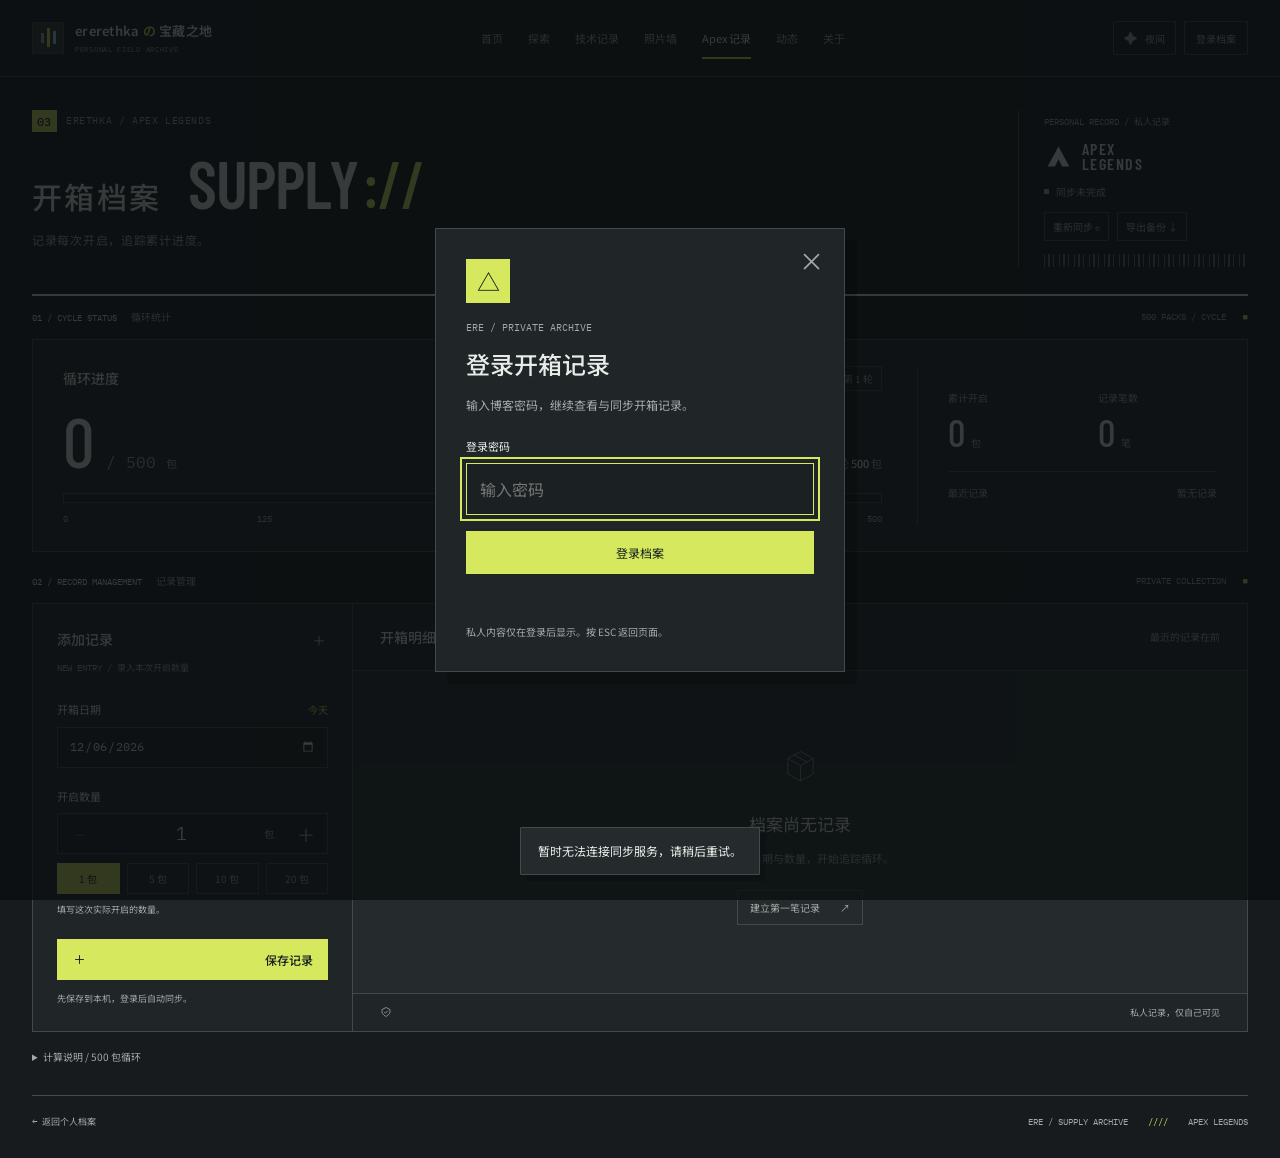
==== commit 3294cb57: "feat: complete blog discovery reading and account tools" ====
--- a/apex/index.html
+++ b/apex/index.html
@@ -10,25 +10,25 @@
   <link rel="preconnect" href="https://fonts.googleapis.com">
   <link rel="preconnect" href="https://fonts.gstatic.com" crossorigin>
   <link href="https://fonts.googleapis.com/css2?family=Barlow+Condensed:wght@500;600;700&family=IBM+Plex+Mono:wght@400;500&family=Noto+Sans+SC:wght@400;500;600;700&display=swap" rel="stylesheet">
-  <link rel="stylesheet" href="../styles.css?v=20261016-archive">
-  <link rel="stylesheet" href="../site-polish.css?v=20261016-archive">
-  <link rel="stylesheet" href="./apex-theme.css?v=20261016-archive">
-</head>
+  <link rel="stylesheet" href="../styles.css?v=20261016-complete">
+  <link rel="stylesheet" href="../site-polish.css?v=20261016-complete">
+  <link rel="stylesheet" href="./apex-theme.css?v=20261016-complete">
+<link rel="canonical" href="https://erethka.github.io/ererethka-s-blog/apex/"><meta name="robots" content="noindex,nofollow"><link rel="alternate" type="application/rss+xml" title="站点更新" href="/ererethka-s-blog/feed.xml"></head>
 <body data-route="apex">
   <a class="skip-link" href="#apexMain">跳到正文</a>
   <header class="site-nav" id="siteNav">
     <div class="nav-inner">
       <a class="brand" href="../index.html" aria-label="返回首页"><span class="brand-mark" aria-hidden="true"><i></i><i></i><i></i></span><span class="brand-copy"><strong>ererethka <em>の</em> 宝藏之地</strong><small>PERSONAL FIELD ARCHIVE</small></span></a>
-      <nav class="desktop-links" aria-label="主导航"><a href="../index.html" data-nav="home">首页</a><a href="../index.html#projects" data-nav="projects">探索</a><a href="../dev/index.html" data-nav="dev">技术记录</a><a href="../photowall/index.html" data-nav="photowall">照片墙</a><a href="./index.html" data-nav="apex">Apex 记录</a><a href="../index.html#about" data-nav="about">关于</a></nav>
+      <nav class="desktop-links" aria-label="主导航"><a href="../index.html" data-nav="home">首页</a><a href="../index.html#projects" data-nav="projects">探索</a><a href="../dev/index.html" data-nav="dev">技术记录</a><a href="../photowall/index.html" data-nav="photowall">照片墙</a><a href="./index.html" data-nav="apex">Apex 记录</a><a href="../updates/index.html" data-nav="updates">动态</a><a href="../index.html#about" data-nav="about">关于</a></nav>
       <div class="nav-actions"><button class="theme-button" id="themeButton" type="button" aria-label="切换日夜主题"><span id="themeIcon">✦</span><span id="themeLabel">夜间</span></button><button class="mobile-menu-button" id="mobileMenuButton" type="button" aria-label="打开导航" aria-controls="mobileLinks" aria-expanded="false">☰</button></div>
     </div>
-    <nav class="mobile-links" id="mobileLinks" aria-label="移动端导航"><a href="../index.html" data-nav="home">首页</a><a href="../index.html#projects" data-nav="projects">探索</a><a href="../dev/index.html" data-nav="dev">技术记录</a><a href="../photowall/index.html" data-nav="photowall">照片墙</a><a href="./index.html" data-nav="apex">Apex 记录</a><a href="../index.html#about" data-nav="about">关于</a></nav>
+    <nav class="mobile-links" id="mobileLinks" aria-label="移动端导航"><a href="../index.html" data-nav="home">首页</a><a href="../index.html#projects" data-nav="projects">探索</a><a href="../dev/index.html" data-nav="dev">技术记录</a><a href="../photowall/index.html" data-nav="photowall">照片墙</a><a href="./index.html" data-nav="apex">Apex 记录</a><a href="../updates/index.html" data-nav="updates">动态</a><a href="../index.html#about" data-nav="about">关于</a></nav>
   </header>
 
   <main class="page-container apex-page" id="apexMain" tabindex="-1">
     <header class="apex-page-heading">
       <div class="apex-heading-copy"><div class="apex-eyebrow"><span class="apex-section-code">03</span> ERETHKA / APEX LEGENDS</div><div class="apex-title-group"><h1>开箱档案</h1><span class="apex-word" aria-hidden="true">SUPPLY<span>://</span></span></div><p class="apex-page-description">记录每次开启，追踪累计进度。</p></div>
-      <div class="apex-masthead-index"><span class="apex-index-label">PERSONAL RECORD / 私人记录</span><span class="apex-game-icon" aria-hidden="true"><svg viewBox="0 0 32 32"><path d="M16 5 28 27h-8l-4-8-4 8H4L16 5Z"/></svg><b>APEX<br>LEGENDS</b></span><span class="sync-pill" id="syncPill" role="status"><i></i><span id="syncLabel">等待登录</span></span><div class="apex-barcode" aria-hidden="true"></div></div>
+      <div class="apex-masthead-index"><span class="apex-index-label">PERSONAL RECORD / 私人记录</span><span class="apex-game-icon" aria-hidden="true"><svg viewBox="0 0 32 32"><path d="M16 5 28 27h-8l-4-8-4 8H4L16 5Z"/></svg><b>APEX<br>LEGENDS</b></span><span class="sync-pill" id="syncPill" role="status"><i></i><span id="syncLabel">等待登录</span></span><div class="apex-data-tools"><button type="button" id="retrySync">重新同步 ↻</button><button type="button" id="exportRecords">导出备份 ↓</button></div><div class="apex-barcode" aria-hidden="true"></div></div>
     </header>
     <div class="apex-section-line"><span>01 / CYCLE STATUS <b>循环统计</b></span><span>500 PACKS / CYCLE <i aria-hidden="true">■</i></span></div>
 
@@ -46,7 +46,7 @@
     <footer class="apex-footer"><a href="../index.html">← 返回个人档案</a><span>ERE / SUPPLY ARCHIVE <b aria-hidden="true">////</b> APEX LEGENDS</span></footer>
   </main>
   <div class="toast" id="toast" role="status"></div>
-  <script src="../apex-auth.js?v=20261016-archive"></script>
-  <script src="../app.js?v=20261016-archive"></script>
+  <script src="../apex-auth.js?v=20261016-complete"></script>
+  <script src="../app.js?v=20261016-complete"></script>
 </body>
 </html>
--- a/site-polish.css
+++ b/site-polish.css
@@ -61,3 +61,13 @@
   .mobile-menu-button,.photo-menu-button { width:34px; min-width:34px; }
 }
 @media(prefers-reduced-motion:reduce) { html { scroll-behavior:auto; }*,*::before,*::after { animation-duration:.01ms!important; transition-duration:.01ms!important; } }
+/* Complete archive interactions. */
+.session-button { min-height:34px;padding:0 11px;border:1px solid var(--ark-line);border-radius:1px;color:var(--ark-muted);background:transparent;font-size:10px;white-space:nowrap;cursor:pointer; }
+.session-button:hover { color:var(--ark-text);border-color:var(--ark-accent); }
+#apexAuthModal {position:fixed;inset:0;z-index:9999;display:grid;place-items:center;padding:20px;overflow:auto;}#apexAuthModal[hidden]{display:none;}
+.apex-auth-card {position:relative;box-sizing:border-box;width:min(430px,100%);padding:30px;}
+.apex-auth-card h2 {margin:12px 0;font-size:26px;line-height:1.5;}.apex-auth-lock{display:grid;place-items:center;width:44px;height:44px;font-size:23px;}.apex-auth-copy{margin:0 0 22px;}
+.apex-auth-card label {display:block;font-size:13px;}.apex-auth-card input {box-sizing:border-box;width:100%;margin-top:9px;padding:13px;border:1px solid;font-size:16px;}.apex-auth-actions{display:flex;margin-top:16px;}.apex-auth-submit{width:100%;padding:13px;font-size:13px;cursor:pointer;}.apex-auth-status{min-height:20px;font-size:12px;line-height:1.8;color:#ba5e50;}.auth-close{position:absolute;top:12px;right:14px;border:0;background:transparent;color:var(--ark-muted);font-size:25px;cursor:pointer;}.auth-footnote{margin:16px 0 0;color:var(--ark-muted);font-size:10px;line-height:1.9;}
+body .apex-auth-card input {border-color:var(--ark-line);background:var(--ark-input);color:var(--ark-text);}.apex-auth-submit:disabled{opacity:.5;cursor:wait;}
+.back-top {position:fixed;right:24px;bottom:24px;z-index:45;min-height:39px;padding:0 13px;border:1px solid var(--ark-line);border-radius:1px;background:var(--ark-panel);color:var(--ark-text);font-size:11px;cursor:pointer;}.back-top[hidden]{display:none;}
+@media(max-width:720px){.nav-actions>.session-button{display:none;}.mobile-links .session-button{padding:10px 13px;font-size:12px;}.back-top{right:16px;bottom:16px;}}
--- a/apex/apex-theme.css
+++ b/apex/apex-theme.css
@@ -150,3 +150,4 @@
 }
 @media(max-width:380px) { .apex-page { width:calc(100% - 24px); }.apex-page-heading { grid-template-columns:minmax(0,1fr) 84px; gap:10px; }.apex-index-label { font-size:7px; }.apex-masthead-index { padding-left:11px; }.apex-section-line { font-size:6px; }.apex-section-line b { font-size:8px; }.cycle-overview { padding:20px; }.cycle-amount .cycle-remaining { flex-basis:100%; margin:0; } }
 @media(prefers-reduced-motion:reduce) { .cycle-track>span { transition:none; } }
+.apex-data-tools{display:flex;flex-wrap:wrap;gap:8px;margin-top:13px;}.apex-data-tools button{padding:6px 8px;border:1px solid var(--apex-line);border-radius:0;color:var(--apex-muted);background:transparent;font-size:10px;cursor:pointer;}.apex-data-tools button:hover{border-color:var(--apex-red);color:var(--apex-text);}
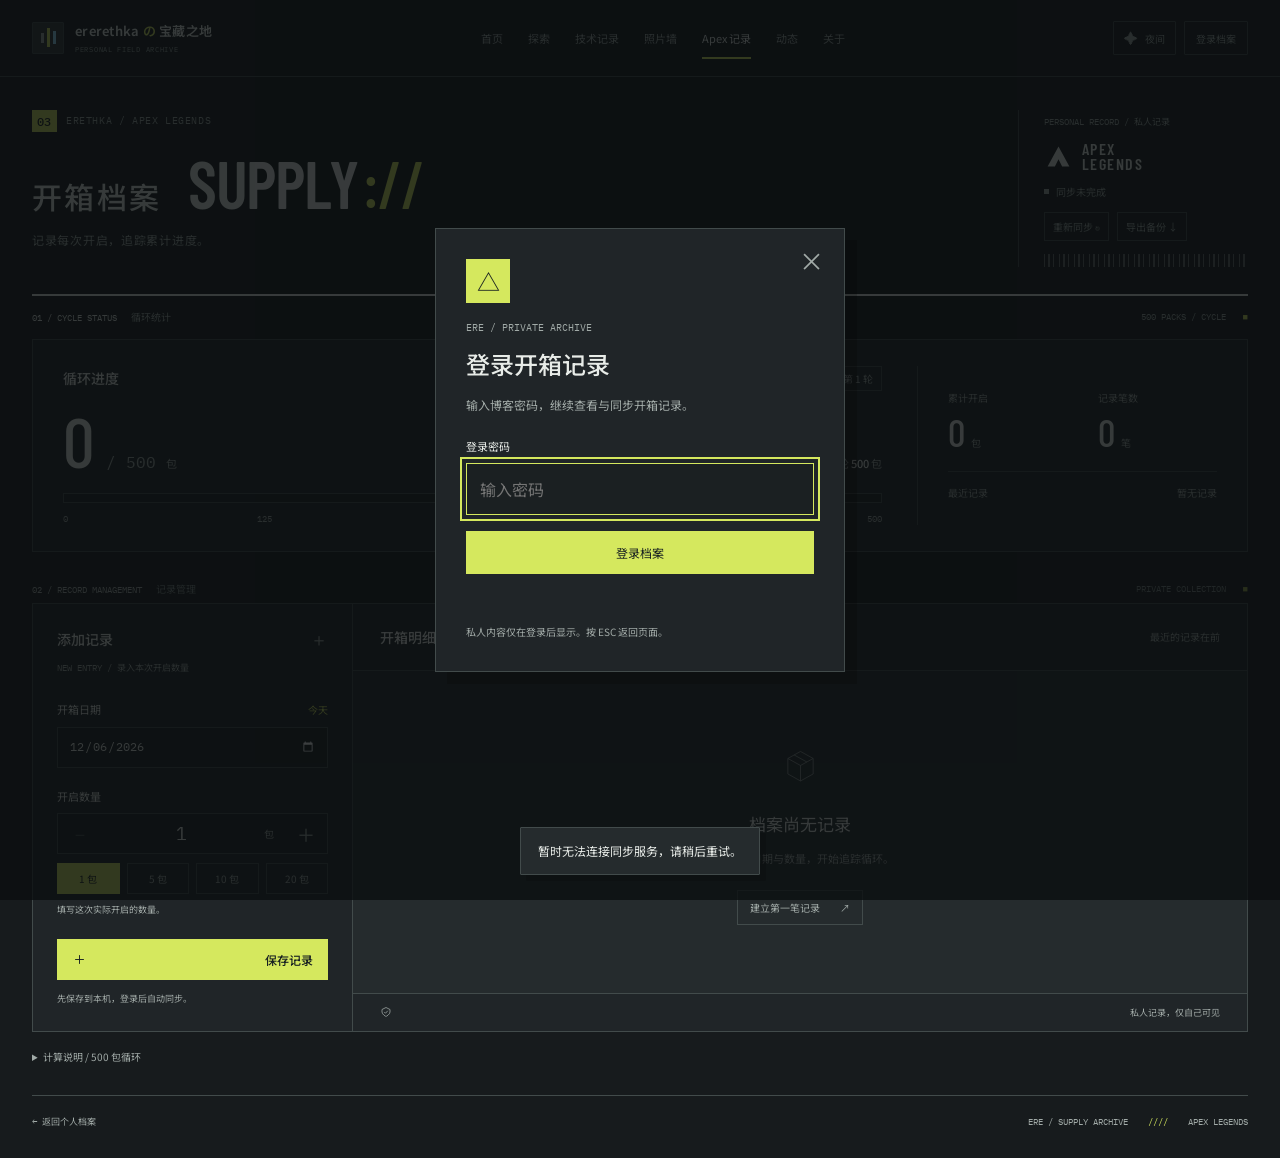
==== commit fb076dc7: "fix: scrub graphic animations in both scroll directions" ====
--- a/apex/index.html
+++ b/apex/index.html
@@ -10,19 +10,19 @@
   <link rel="preconnect" href="https://fonts.googleapis.com">
   <link rel="preconnect" href="https://fonts.gstatic.com" crossorigin>
   <link href="https://fonts.googleapis.com/css2?family=Barlow+Condensed:wght@500;600;700&family=IBM+Plex+Mono:wght@400;500&family=Noto+Sans+SC:wght@400;500;600;700&display=swap" rel="stylesheet">
-  <link rel="stylesheet" href="../styles.css?v=20261016-complete">
-  <link rel="stylesheet" href="../site-polish.css?v=20261016-complete">
-  <link rel="stylesheet" href="./apex-theme.css?v=20261016-complete">
-<link rel="canonical" href="https://erethka.github.io/ererethka-s-blog/apex/"><meta name="robots" content="noindex,nofollow"><link rel="alternate" type="application/rss+xml" title="站点更新" href="/ererethka-s-blog/feed.xml"></head>
+  <link rel="stylesheet" href="../styles.css?v=20261017-scrub">
+  <link rel="stylesheet" href="../site-polish.css?v=20261017-scrub">
+  <link rel="stylesheet" href="./apex-theme.css?v=20261017-scrub">
+<link rel="canonical" href="https://erethka.github.io/ererethka-s-blog/apex/"><meta name="robots" content="noindex,nofollow"><link rel="alternate" type="application/rss+xml" title="站点更新" href="/ererethka-s-blog/feed.xml"><link rel="stylesheet" href="../motion.css?v=20261017-scrub"><script src="../navigation-motion.js?v=20261017-scrub"></script></head>
 <body data-route="apex">
   <a class="skip-link" href="#apexMain">跳到正文</a>
   <header class="site-nav" id="siteNav">
     <div class="nav-inner">
       <a class="brand" href="../index.html" aria-label="返回首页"><span class="brand-mark" aria-hidden="true"><i></i><i></i><i></i></span><span class="brand-copy"><strong>ererethka <em>の</em> 宝藏之地</strong><small>PERSONAL FIELD ARCHIVE</small></span></a>
-      <nav class="desktop-links" aria-label="主导航"><a href="../index.html" data-nav="home">首页</a><a href="../index.html#projects" data-nav="projects">探索</a><a href="../dev/index.html" data-nav="dev">技术记录</a><a href="../photowall/index.html" data-nav="photowall">照片墙</a><a href="./index.html" data-nav="apex">Apex 记录</a><a href="../updates/index.html" data-nav="updates">动态</a><a href="../index.html#about" data-nav="about">关于</a></nav>
+      <nav class="desktop-links" aria-label="主导航"><a href="../index.html" data-nav="home">首页</a><a href="../explore/index.html" data-nav="explore">探索</a><a href="../dev/index.html" data-nav="dev">技术记录</a><a href="../photowall/index.html" data-nav="photowall">照片墙</a><a href="./index.html" data-nav="apex">Apex 记录</a><a href="../updates/index.html" data-nav="updates">动态</a><a href="../index.html#about" data-nav="about">关于</a></nav>
       <div class="nav-actions"><button class="theme-button" id="themeButton" type="button" aria-label="切换日夜主题"><span id="themeIcon">✦</span><span id="themeLabel">夜间</span></button><button class="mobile-menu-button" id="mobileMenuButton" type="button" aria-label="打开导航" aria-controls="mobileLinks" aria-expanded="false">☰</button></div>
     </div>
-    <nav class="mobile-links" id="mobileLinks" aria-label="移动端导航"><a href="../index.html" data-nav="home">首页</a><a href="../index.html#projects" data-nav="projects">探索</a><a href="../dev/index.html" data-nav="dev">技术记录</a><a href="../photowall/index.html" data-nav="photowall">照片墙</a><a href="./index.html" data-nav="apex">Apex 记录</a><a href="../updates/index.html" data-nav="updates">动态</a><a href="../index.html#about" data-nav="about">关于</a></nav>
+    <nav class="mobile-links" id="mobileLinks" aria-label="移动端导航"><a href="../index.html" data-nav="home">首页</a><a href="../explore/index.html" data-nav="explore">探索</a><a href="../dev/index.html" data-nav="dev">技术记录</a><a href="../photowall/index.html" data-nav="photowall">照片墙</a><a href="./index.html" data-nav="apex">Apex 记录</a><a href="../updates/index.html" data-nav="updates">动态</a><a href="../index.html#about" data-nav="about">关于</a></nav>
   </header>
 
   <main class="page-container apex-page" id="apexMain" tabindex="-1">
@@ -46,7 +46,7 @@
     <footer class="apex-footer"><a href="../index.html">← 返回个人档案</a><span>ERE / SUPPLY ARCHIVE <b aria-hidden="true">////</b> APEX LEGENDS</span></footer>
   </main>
   <div class="toast" id="toast" role="status"></div>
-  <script src="../apex-auth.js?v=20261016-complete"></script>
-  <script src="../app.js?v=20261016-complete"></script>
-</body>
+  <script src="../apex-auth.js?v=20261017-scrub"></script>
+  <script src="../app.js?v=20261017-scrub"></script>
+<script src="../motion.js?v=20261017-scrub"></script></body>
 </html>
--- a/motion.css
+++ b/motion.css
@@ -0,0 +1,37 @@
+/* Flat masks, ruled graphics and scroll-linked type. No scroll interception. */
+@view-transition { navigation:auto; }
+::view-transition-old(root){animation:archive-page-out .22s ease-in both;}
+::view-transition-new(root){animation:archive-page-in .48s cubic-bezier(.22,.75,.2,1) both;}
+@keyframes archive-page-out{to{opacity:0;transform:translateY(-14px);}}
+@keyframes archive-page-in{from{clip-path:inset(0 0 100% 0);transform:translateY(22px);}to{clip-path:inset(0);transform:translateY(0);}}
+/* Progress is tied to scroll position, with an entry, a hold and an exit. */
+.motion-ready [data-reveal]{transition:none;opacity:var(--reveal-opacity,1);}
+.motion-ready [data-reveal="rise"]{transform:translateY(calc((1 - var(--reveal-enter,1))*30px - var(--reveal-exit,0)*22px));}
+.motion-ready [data-reveal="type"]{transform:translateY(calc((1 - var(--reveal-enter,1))*17px - var(--reveal-exit,0)*12px));clip-path:inset(calc(var(--reveal-exit,0)*100%) 0 calc((1 - var(--reveal-enter,1))*100%) 0);}
+.motion-ready [data-reveal="slice"]{transform:translateX(calc((1 - var(--reveal-enter,1))*-18px + var(--reveal-exit,0)*18px));clip-path:inset(0 calc((1 - var(--reveal-enter,1))*100%) 0 calc(var(--reveal-exit,0)*100%));}
+.motion-ready [data-reveal]:focus-visible{clip-path:none!important;}
+.motion-ready [data-reveal]:focus-within{opacity:1;transform:none;clip-path:none;}
+.home-heading{position:relative;z-index:4;}
+.site-scroll-meter{position:fixed;left:0;right:0;top:76px;height:2px;z-index:55;pointer-events:none;transform:scaleX(var(--page-progress,0));transform-origin:left;background:var(--ark-accent);}
+.site-nav.is-scrolled,.photo-nav.is-scrolled{box-shadow:0 4px 0 color-mix(in srgb,var(--ark-bg) 80%,transparent);}
+.desktop-links a::after,.photo-desktop-links a::after{content:"";position:absolute;left:0;right:0;bottom:-3px;height:2px;background:var(--ark-accent);transform:scaleX(0);transform-origin:left;transition:transform .25s ease;}
+.desktop-links a.active::after,.photo-desktop-links a.active::after{transform:scaleX(1);}
+.scroll-compass{position:fixed;right:12px;top:50%;z-index:40;display:flex;flex-direction:column;gap:13px;transform:translateY(-50%);}
+.scroll-compass a{display:flex;justify-content:flex-end;align-items:center;gap:6px;min-height:23px;padding:3px;text-decoration:none;color:var(--ark-muted);font:8px "IBM Plex Mono",monospace;}
+.scroll-compass i{display:block;width:5px;height:1px;background:var(--ark-line);transition:width .25s ease,background .25s ease;}.scroll-compass span{opacity:0;transition:opacity .25s ease;}.scroll-compass a:hover span,.scroll-compass a.is-current span{opacity:1;}.scroll-compass a.is-current i{width:15px;background:var(--ark-accent);}.scroll-compass a.is-current{color:var(--ark-accent);}
+/* The hero's image and oversized type travel in different directions. */
+.motion-ready .garden-cover>img{transform:translateY(calc(var(--scene-travel,0px) * .25)) scale(1.12);}
+.motion-ready .garden-cover::before{transform:translateX(calc(var(--scene-travel,0px) * -.7));}
+.motion-ready .cover-star{transform:rotate(calc(var(--scene-progress,.5) * 100deg - 50deg));}
+.motion-ready .section-heading{position:relative;isolation:isolate;border-top-color:transparent;}
+.motion-ready .section-heading::before{content:"";position:absolute;left:0;right:0;top:-2px;height:2px;background:var(--ark-text);transform:scaleX(calc(var(--reveal-enter,1)*(1 - var(--reveal-exit,0))));transform-origin:left;}
+.destination-card .card-arrow,.photo-caption>span:last-child,.cover-link>span{display:inline-block;transition:transform .25s ease;}.destination-card:hover .card-arrow,.photo-tile:hover .photo-caption>span:last-child,.cover-link:hover>span{transform:translate(3px,-3px);}
+@media(max-width:1400px){.scroll-compass{display:none;}}
+@media(max-width:720px){.site-scroll-meter{top:66px;}.motion-ready [data-reveal="slice"]{transform:translateX(calc((1 - var(--reveal-enter,1))*-12px + var(--reveal-exit,0)*12px));}.motion-ready [data-reveal="rise"]{transform:translateY(calc((1 - var(--reveal-enter,1))*18px - var(--reveal-exit,0)*14px));}.motion-ready .garden-cover>img{transform:translateY(calc(var(--scene-travel,0px) * .18)) scale(1.08);}}
+@media(prefers-reduced-motion:reduce){
+  @view-transition{navigation:none;}
+  ::view-transition-old(root),::view-transition-new(root){animation:none!important;}
+  [data-reveal],.motion-ready [data-reveal],.motion-ready .garden-cover>img,.motion-ready .garden-cover::before,.motion-ready .cover-star{opacity:1!important;transform:none!important;clip-path:none!important;transition:none!important;}
+  .scroll-compass i,.scroll-compass span,.desktop-links a::after,.photo-desktop-links a::after{transition:none;}
+}
+@media print{.site-scroll-meter,.scroll-compass{display:none!important;}[data-reveal]{opacity:1!important;transform:none!important;clip-path:none!important;}}
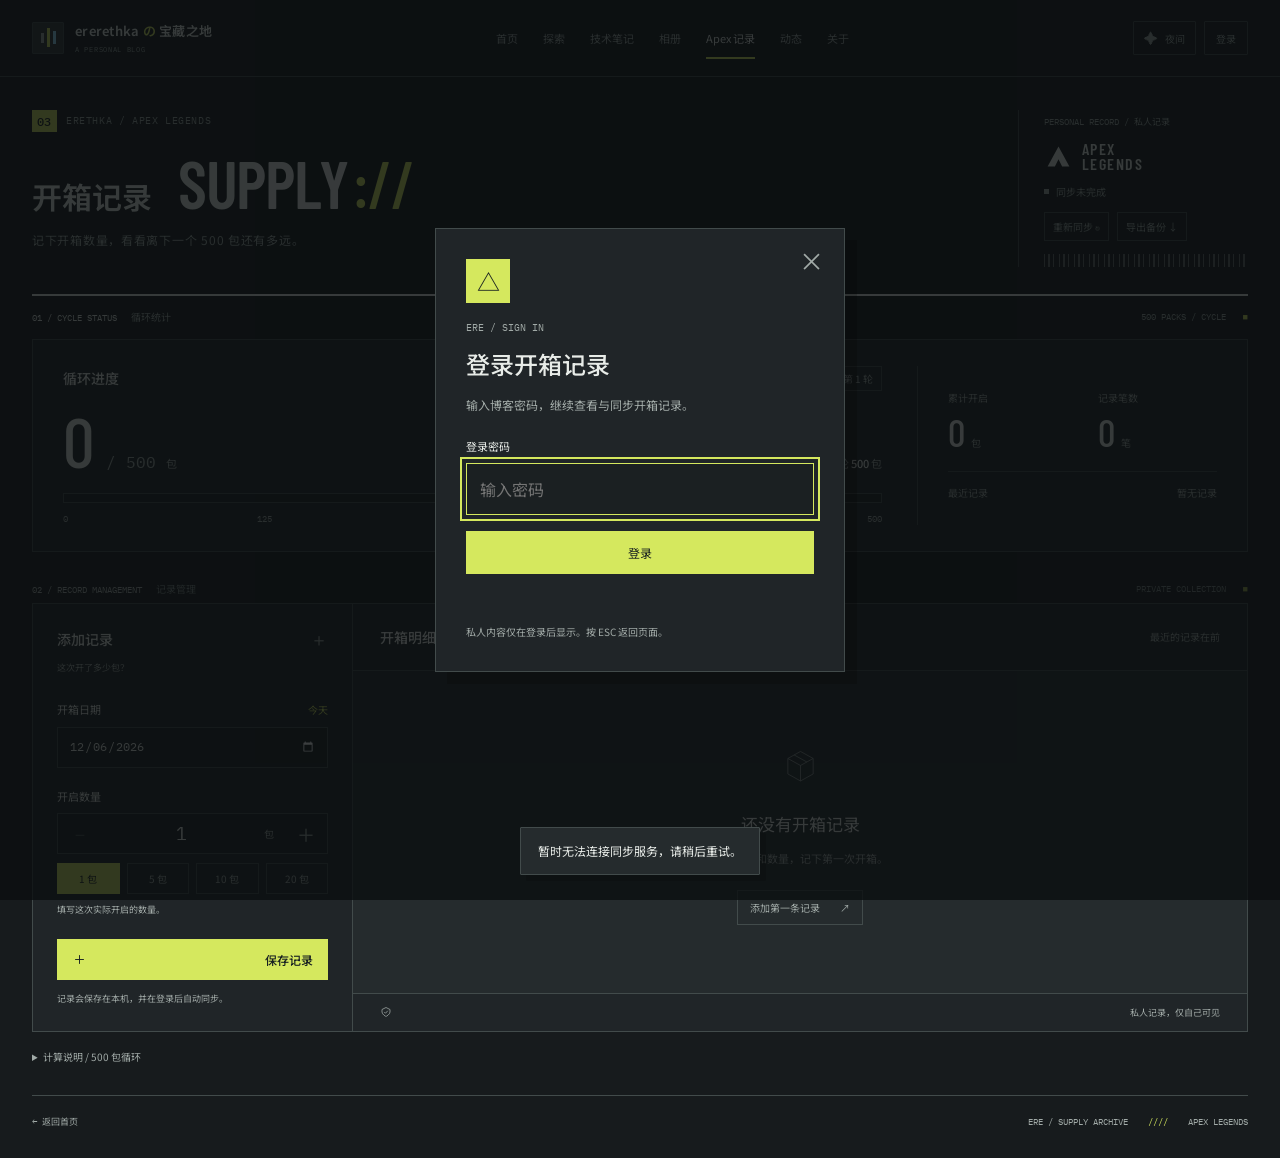
==== commit 4b7edc2a: "feat: refine blog copy typography and interaction details" ====
--- a/apex/index.html
+++ b/apex/index.html
@@ -10,24 +10,24 @@
   <link rel="preconnect" href="https://fonts.googleapis.com">
   <link rel="preconnect" href="https://fonts.gstatic.com" crossorigin>
   <link href="https://fonts.googleapis.com/css2?family=Barlow+Condensed:wght@500;600;700&family=IBM+Plex+Mono:wght@400;500&family=Noto+Sans+SC:wght@400;500;600;700&display=swap" rel="stylesheet">
-  <link rel="stylesheet" href="../styles.css?v=20261017-scrub">
-  <link rel="stylesheet" href="../site-polish.css?v=20261017-scrub">
-  <link rel="stylesheet" href="./apex-theme.css?v=20261017-scrub">
-<link rel="canonical" href="https://erethka.github.io/ererethka-s-blog/apex/"><meta name="robots" content="noindex,nofollow"><link rel="alternate" type="application/rss+xml" title="站点更新" href="/ererethka-s-blog/feed.xml"><link rel="stylesheet" href="../motion.css?v=20261017-scrub"><script src="../navigation-motion.js?v=20261017-scrub"></script></head>
+  <link rel="stylesheet" href="../styles.css?v=20261017-journal">
+  <link rel="stylesheet" href="../site-polish.css?v=20261017-journal">
+  <link rel="stylesheet" href="./apex-theme.css?v=20261017-journal">
+<link rel="canonical" href="https://erethka.github.io/ererethka-s-blog/apex/"><meta name="robots" content="noindex,nofollow"><link rel="alternate" type="application/rss+xml" title="站点更新" href="/ererethka-s-blog/feed.xml"><link rel="stylesheet" href="../motion.css?v=20261017-journal"><script src="../navigation-motion.js?v=20261017-journal"></script></head>
 <body data-route="apex">
   <a class="skip-link" href="#apexMain">跳到正文</a>
   <header class="site-nav" id="siteNav">
     <div class="nav-inner">
-      <a class="brand" href="../index.html" aria-label="返回首页"><span class="brand-mark" aria-hidden="true"><i></i><i></i><i></i></span><span class="brand-copy"><strong>ererethka <em>の</em> 宝藏之地</strong><small>PERSONAL FIELD ARCHIVE</small></span></a>
-      <nav class="desktop-links" aria-label="主导航"><a href="../index.html" data-nav="home">首页</a><a href="../explore/index.html" data-nav="explore">探索</a><a href="../dev/index.html" data-nav="dev">技术记录</a><a href="../photowall/index.html" data-nav="photowall">照片墙</a><a href="./index.html" data-nav="apex">Apex 记录</a><a href="../updates/index.html" data-nav="updates">动态</a><a href="../index.html#about" data-nav="about">关于</a></nav>
+      <a class="brand" href="../index.html" aria-label="返回首页"><span class="brand-mark" aria-hidden="true"><i></i><i></i><i></i></span><span class="brand-copy"><strong>ererethka <em>の</em> 宝藏之地</strong><small>A PERSONAL BLOG</small></span></a>
+      <nav class="desktop-links" aria-label="主导航"><a href="../index.html" data-nav="home">首页</a><a href="../explore/index.html" data-nav="explore">探索</a><a href="../dev/index.html" data-nav="dev">技术笔记</a><a href="../photowall/index.html" data-nav="photowall">相册</a><a href="./index.html" data-nav="apex">Apex 记录</a><a href="../updates/index.html" data-nav="updates">动态</a><a href="../index.html#about" data-nav="about">关于</a></nav>
       <div class="nav-actions"><button class="theme-button" id="themeButton" type="button" aria-label="切换日夜主题"><span id="themeIcon">✦</span><span id="themeLabel">夜间</span></button><button class="mobile-menu-button" id="mobileMenuButton" type="button" aria-label="打开导航" aria-controls="mobileLinks" aria-expanded="false">☰</button></div>
     </div>
-    <nav class="mobile-links" id="mobileLinks" aria-label="移动端导航"><a href="../index.html" data-nav="home">首页</a><a href="../explore/index.html" data-nav="explore">探索</a><a href="../dev/index.html" data-nav="dev">技术记录</a><a href="../photowall/index.html" data-nav="photowall">照片墙</a><a href="./index.html" data-nav="apex">Apex 记录</a><a href="../updates/index.html" data-nav="updates">动态</a><a href="../index.html#about" data-nav="about">关于</a></nav>
+    <nav class="mobile-links" id="mobileLinks" aria-label="移动端导航"><a href="../index.html" data-nav="home">首页</a><a href="../explore/index.html" data-nav="explore">探索</a><a href="../dev/index.html" data-nav="dev">技术笔记</a><a href="../photowall/index.html" data-nav="photowall">相册</a><a href="./index.html" data-nav="apex">Apex 记录</a><a href="../updates/index.html" data-nav="updates">动态</a><a href="../index.html#about" data-nav="about">关于</a></nav>
   </header>
 
   <main class="page-container apex-page" id="apexMain" tabindex="-1">
     <header class="apex-page-heading">
-      <div class="apex-heading-copy"><div class="apex-eyebrow"><span class="apex-section-code">03</span> ERETHKA / APEX LEGENDS</div><div class="apex-title-group"><h1>开箱档案</h1><span class="apex-word" aria-hidden="true">SUPPLY<span>://</span></span></div><p class="apex-page-description">记录每次开启，追踪累计进度。</p></div>
+      <div class="apex-heading-copy"><div class="apex-eyebrow"><span class="apex-section-code">03</span> ERETHKA / APEX LEGENDS</div><div class="apex-title-group"><h1>开箱记录</h1><span class="apex-word" aria-hidden="true">SUPPLY<span>://</span></span></div><p class="apex-page-description">记下开箱数量，看看离下一个 500 包还有多远。</p></div>
       <div class="apex-masthead-index"><span class="apex-index-label">PERSONAL RECORD / 私人记录</span><span class="apex-game-icon" aria-hidden="true"><svg viewBox="0 0 32 32"><path d="M16 5 28 27h-8l-4-8-4 8H4L16 5Z"/></svg><b>APEX<br>LEGENDS</b></span><span class="sync-pill" id="syncPill" role="status"><i></i><span id="syncLabel">等待登录</span></span><div class="apex-data-tools"><button type="button" id="retrySync">重新同步 ↻</button><button type="button" id="exportRecords">导出备份 ↓</button></div><div class="apex-barcode" aria-hidden="true"></div></div>
     </header>
     <div class="apex-section-line"><span>01 / CYCLE STATUS <b>循环统计</b></span><span>500 PACKS / CYCLE <i aria-hidden="true">■</i></span></div>
@@ -39,14 +39,14 @@
 
     <div class="apex-section-line"><span>02 / RECORD MANAGEMENT <b>记录管理</b></span><span>PRIVATE COLLECTION <i aria-hidden="true">■</i></span></div>
     <div class="apex-workspace">
-      <section class="entry-panel apex-surface" id="recordPanel" aria-labelledby="entryTitle"><div class="entry-heading"><h2 id="entryTitle">添加记录</h2><span class="entry-plus" aria-hidden="true">＋</span></div><p class="entry-description">NEW ENTRY / 录入本次开启数量</p><form id="recordForm"><div class="entry-field"><div class="field-label"><label for="date">开箱日期</label><button type="button" class="today-button" id="todayButton">今天</button></div><input id="date" type="date" required></div><div class="entry-field"><label for="packs">开启数量</label><div class="pack-stepper"><button type="button" data-pack-step="-1" aria-label="减少一包">−</button><input id="packs" type="number" min="1" max="9999" step="1" value="1" inputmode="numeric" required aria-describedby="packHelp"><span aria-hidden="true">包</span><button type="button" data-pack-step="1" aria-label="增加一包">＋</button></div><div class="pack-presets" aria-label="快捷选择数量"><button type="button" data-pack-value="1" aria-pressed="true">1 包</button><button type="button" data-pack-value="5" aria-pressed="false">5 包</button><button type="button" data-pack-value="10" aria-pressed="false">10 包</button><button type="button" data-pack-value="20" aria-pressed="false">20 包</button></div><p id="packHelp" class="field-help">填写这次实际开启的数量。</p></div><button class="save-entry" type="submit"><svg viewBox="0 0 24 24" aria-hidden="true"><path d="M12 5v14M5 12h14"/></svg>保存记录</button><p class="entry-footnote">先保存到本机，登录后自动同步。</p></form></section>
-      <section class="history-panel apex-surface" id="history-section" aria-labelledby="historyTitle"><div class="history-heading"><h2 id="historyTitle">开箱明细 <span id="historyCount">0</span></h2><span>最近的记录在前</span></div><div class="record-columns" id="recordColumns" hidden aria-hidden="true"><span>开箱日期</span><span>开启数量</span><span></span></div><div id="emptyState" class="empty-state"><div class="empty-package" aria-hidden="true"><svg viewBox="0 0 64 64"><path d="m14 22 18-10 18 10v22L32 54 14 44V22Zm0 0 18 10 18-10M32 32v22M23 17l18 10"/></svg></div><h3>档案尚无记录</h3><p>录入开箱日期与数量，开始追踪循环。</p><button class="empty-start" id="emptyCta" type="button">建立第一笔记录 <span aria-hidden="true">↗</span></button></div><ol id="recordsList" class="records-list" aria-label="开箱记录列表"></ol><div class="history-bottom"><svg viewBox="0 0 24 24" aria-hidden="true"><path d="M12 3 4 7v5c0 5 8 9 8 9s8-4 8-9V7l-8-4Z"/><path d="m8.5 12 2.5 2.5 4.5-5"/></svg><span>私人记录，仅自己可见</span></div></section>
+      <section class="entry-panel apex-surface" id="recordPanel" aria-labelledby="entryTitle"><div class="entry-heading"><h2 id="entryTitle">添加记录</h2><span class="entry-plus" aria-hidden="true">＋</span></div><p class="entry-description">这次开了多少包？</p><form id="recordForm"><div class="entry-field"><div class="field-label"><label for="date">开箱日期</label><button type="button" class="today-button" id="todayButton">今天</button></div><input id="date" type="date" required></div><div class="entry-field"><label for="packs">开启数量</label><div class="pack-stepper"><button type="button" data-pack-step="-1" aria-label="减少一包">−</button><input id="packs" type="number" min="1" max="9999" step="1" value="1" inputmode="numeric" required aria-describedby="packHelp"><span aria-hidden="true">包</span><button type="button" data-pack-step="1" aria-label="增加一包">＋</button></div><div class="pack-presets" aria-label="快捷选择数量"><button type="button" data-pack-value="1" aria-pressed="true">1 包</button><button type="button" data-pack-value="5" aria-pressed="false">5 包</button><button type="button" data-pack-value="10" aria-pressed="false">10 包</button><button type="button" data-pack-value="20" aria-pressed="false">20 包</button></div><p id="packHelp" class="field-help">填写这次实际开启的数量。</p></div><button class="save-entry" type="submit"><svg viewBox="0 0 24 24" aria-hidden="true"><path d="M12 5v14M5 12h14"/></svg>保存记录</button><p class="entry-footnote">记录会保存在本机，并在登录后自动同步。</p></form></section>
+      <section class="history-panel apex-surface" id="history-section" aria-labelledby="historyTitle"><div class="history-heading"><h2 id="historyTitle">开箱明细 <span id="historyCount">0</span></h2><span>最近的记录在前</span></div><div class="record-columns" id="recordColumns" hidden aria-hidden="true"><span>开箱日期</span><span>开启数量</span><span></span></div><div id="emptyState" class="empty-state"><div class="empty-package" aria-hidden="true"><svg viewBox="0 0 64 64"><path d="m14 22 18-10 18 10v22L32 54 14 44V22Zm0 0 18 10 18-10M32 32v22M23 17l18 10"/></svg></div><h3>还没有开箱记录</h3><p>填上日期和数量，记下第一次开箱。</p><button class="empty-start" id="emptyCta" type="button">添加第一条记录 <span aria-hidden="true">↗</span></button></div><ol id="recordsList" class="records-list" aria-label="开箱记录列表"></ol><div class="history-bottom"><svg viewBox="0 0 24 24" aria-hidden="true"><path d="M12 3 4 7v5c0 5 8 9 8 9s8-4 8-9V7l-8-4Z"/><path d="m8.5 12 2.5 2.5 4.5-5"/></svg><span>私人记录，仅自己可见</span></div></section>
     </div>
     <details class="calculation-note"><summary>计算说明 / 500 包循环</summary><p>每累计开启 500 包进入下一轮，当前进度为累计数量除以 500 的余数。这里只记录数量，不根据实际掉落重置循环；进度仅供记账参考。</p></details>
-    <footer class="apex-footer"><a href="../index.html">← 返回个人档案</a><span>ERE / SUPPLY ARCHIVE <b aria-hidden="true">////</b> APEX LEGENDS</span></footer>
+    <footer class="apex-footer"><a href="../index.html">← 返回首页</a><span>ERE / SUPPLY ARCHIVE <b aria-hidden="true">////</b> APEX LEGENDS</span></footer>
   </main>
   <div class="toast" id="toast" role="status"></div>
-  <script src="../apex-auth.js?v=20261017-scrub"></script>
-  <script src="../app.js?v=20261017-scrub"></script>
-<script src="../motion.js?v=20261017-scrub"></script></body>
+  <script src="../apex-auth.js?v=20261017-journal"></script>
+  <script src="../app.js?v=20261017-journal"></script>
+<script src="../motion.js?v=20261017-journal"></script></body>
 </html>
--- a/apex/apex-theme.css
+++ b/apex/apex-theme.css
@@ -151,3 +151,6 @@
 @media(max-width:380px) { .apex-page { width:calc(100% - 24px); }.apex-page-heading { grid-template-columns:minmax(0,1fr) 84px; gap:10px; }.apex-index-label { font-size:7px; }.apex-masthead-index { padding-left:11px; }.apex-section-line { font-size:6px; }.apex-section-line b { font-size:8px; }.cycle-overview { padding:20px; }.cycle-amount .cycle-remaining { flex-basis:100%; margin:0; } }
 @media(prefers-reduced-motion:reduce) { .cycle-track>span { transition:none; } }
 .apex-data-tools{display:flex;flex-wrap:wrap;gap:8px;margin-top:13px;}.apex-data-tools button{padding:6px 8px;border:1px solid var(--apex-line);border-radius:0;color:var(--apex-muted);background:transparent;font-size:10px;cursor:pointer;}.apex-data-tools button:hover{border-color:var(--apex-red);color:var(--apex-text);}
+
+.apex-page h1{letter-spacing:0;font-weight:600;}
+.apex-page-description{font-size:13px;line-height:2;letter-spacing:0;}
--- a/motion.css
+++ b/motion.css
@@ -35,3 +35,39 @@
   .scroll-compass i,.scroll-compass span,.desktop-links a::after,.photo-desktop-links a::after{transition:none;}
 }
 @media print{.site-scroll-meter,.scroll-compass{display:none!important;}[data-reveal]{opacity:1!important;transform:none!important;clip-path:none!important;}}
+
+/* Interactive details stay on children so scroll-linked card motion stays exact. */
+:where(.section-more,.log-source,.home-about>a,.update-entry>a,.guide-grid a){
+  background-image:linear-gradient(var(--ark-accent),var(--ark-accent));
+  background-size:0 1px;background-position:left bottom;background-repeat:no-repeat;
+  padding-bottom:4px;transition:background-size .25s ease,color .25s ease;
+}
+:where(.section-more,.log-source,.home-about>a,.update-entry>a,.guide-grid a):is(:hover,:focus-visible){background-size:100% 1px;color:var(--ark-accent);}
+.desktop-links a:is(:hover,:focus-visible)::after,.photo-desktop-links a:is(:hover,:focus-visible)::after{transform:scaleX(1);}
+.destination-card::after{transition:width .4s cubic-bezier(.22,.75,.2,1);}
+.destination-card:is(:hover,:focus-visible)::after{width:calc(100% + 2px);}
+.destination-icon{transition:background-color .25s,border-color .25s;}
+.destination-card:is(:hover,:focus-visible) .destination-icon{background:var(--ark-accent);border-color:var(--ark-accent);color:var(--ark-bg);}
+.photo-tile>img,.album-preview img{transition:transform .65s cubic-bezier(.22,.75,.2,1),filter .45s ease;}
+.photo-tile>img{transform-origin:50% 70%;}
+.photo-tile:is(:hover,:focus-visible)>img{filter:saturate(.95);}
+.photo-caption{position:relative;background:var(--ark-panel);}
+.album-card{position:relative;}
+.album-card::after{content:"";position:absolute;inset:0;pointer-events:none;border-top:2px solid var(--ark-accent);transform:scaleX(0);transform-origin:left;transition:transform .4s ease;}
+.album-card:is(:hover,:focus-visible)::after{transform:scaleX(1);}
+.theme-orb{transition:transform .45s ease;}.theme-feature:is(:hover,:focus-visible) .theme-orb{transform:rotate(90deg);}
+@media(hover:hover) and (prefers-reduced-motion:no-preference){
+  .photo-tile:hover>img{transform:scale(1.025);}.album-card:hover .album-preview img{transform:scale(1.035);}
+}
+/* Pause the record between songs and whenever audio is buffering. */
+.music-disc{animation:blog-record-turn 12s linear infinite;animation-play-state:paused;}
+.is-playing .music-disc{animation-play-state:running;}
+@keyframes blog-record-turn{to{transform:rotate(360deg);}}
+html.theme-switching :is(body,.site-nav,.photo-nav,.home-panel,.photo-caption,.album-card,.album-info,.doc-sidebar,.editor-shell,.document-banner,.editor-toolbar,.markdown-pane,.reader-article,.reader-side-card,.apex-surface,.update-entry,.chapter-visual,.chapter-rail,.theme-button,.photo-theme-button){
+  transition:background-color .35s ease,color .35s ease,border-color .35s ease;
+}
+@media(prefers-reduced-motion:reduce){
+  .music-disc{animation:none;}
+  .theme-orb,.destination-card::after,.destination-icon,.photo-tile>img,.album-preview img,.album-card::after{transition:none;}
+  .theme-feature:is(:hover,:focus-visible) .theme-orb,.photo-tile:is(:hover,:focus-visible)>img,.album-card:is(:hover,:focus-visible) .album-preview img{transform:none;}
+}
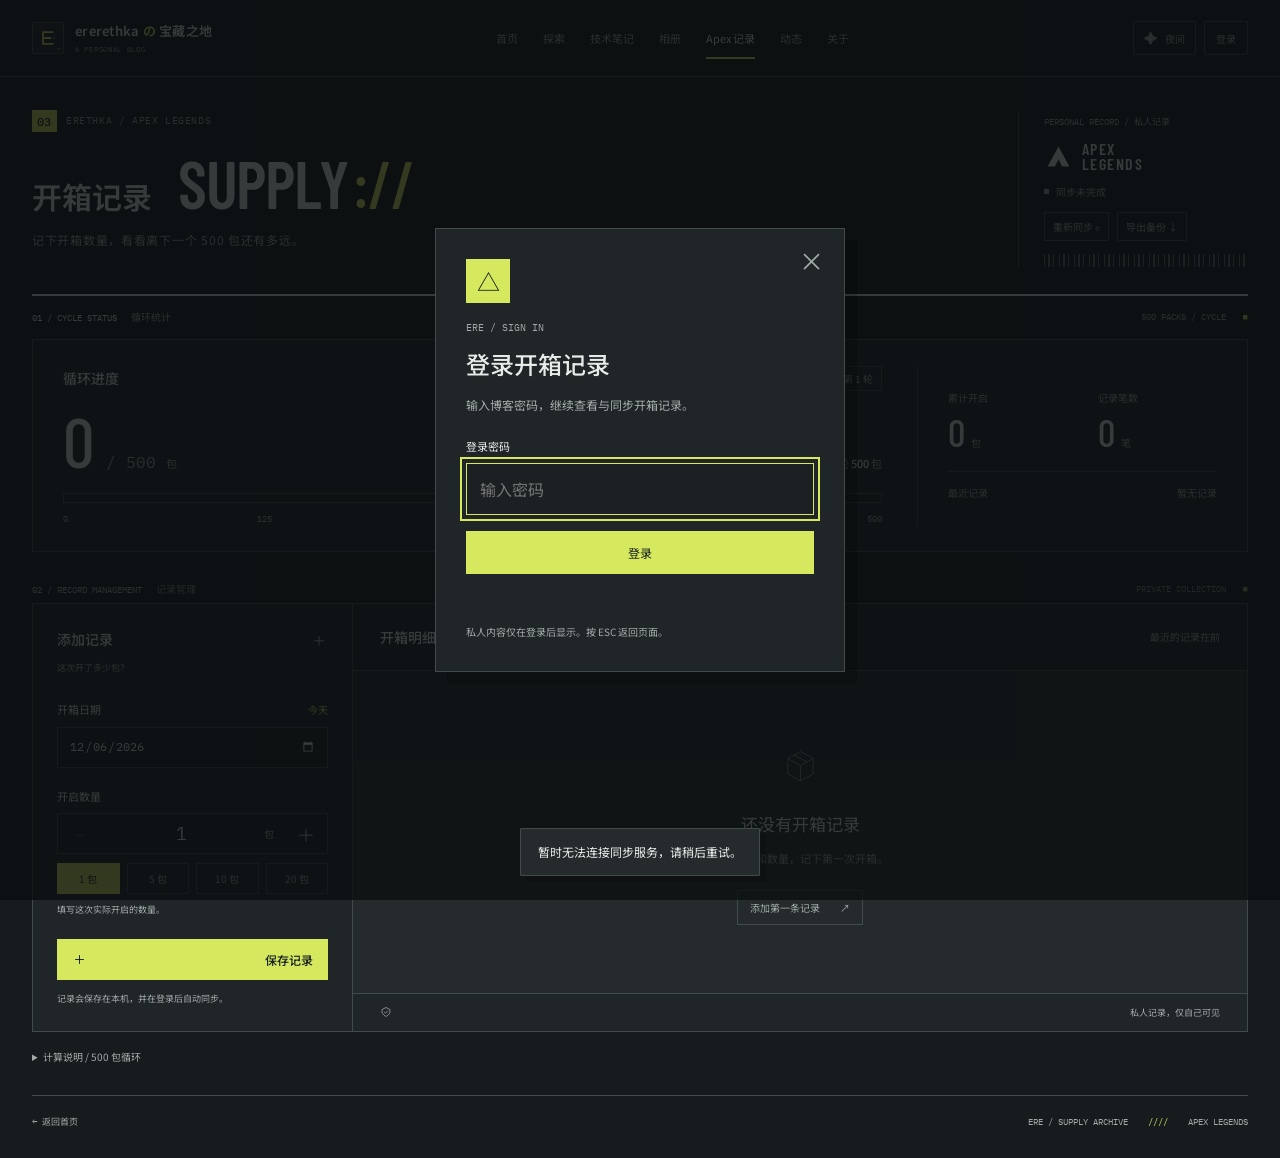
==== commit 606b6df3: "refactor: replace inherited assets and legacy styles with independent blog identity" ====
--- a/apex/index.html
+++ b/apex/index.html
@@ -6,19 +6,19 @@
   <meta name="theme-color" content="#171b1d">
   <meta name="description" content="Apex Legends 私人开箱记录：记录开启数量，查看累计与 500 包循环进度。">
   <title>Apex 开箱记录 · ererethka</title>
-  <link rel="icon" href="../assets/favicon.svg" type="image/svg+xml">
+  <link rel="icon" href="../assets/favicon.svg?v=20261018-identity" type="image/svg+xml">
   <link rel="preconnect" href="https://fonts.googleapis.com">
   <link rel="preconnect" href="https://fonts.gstatic.com" crossorigin>
   <link href="https://fonts.googleapis.com/css2?family=Barlow+Condensed:wght@500;600;700&family=IBM+Plex+Mono:wght@400;500&family=Noto+Sans+SC:wght@400;500;600;700&display=swap" rel="stylesheet">
-  <link rel="stylesheet" href="../styles.css?v=20261017-journal">
-  <link rel="stylesheet" href="../site-polish.css?v=20261017-journal">
-  <link rel="stylesheet" href="./apex-theme.css?v=20261017-journal">
-<link rel="canonical" href="https://erethka.github.io/ererethka-s-blog/apex/"><meta name="robots" content="noindex,nofollow"><link rel="alternate" type="application/rss+xml" title="站点更新" href="/ererethka-s-blog/feed.xml"><link rel="stylesheet" href="../motion.css?v=20261017-journal"><script src="../navigation-motion.js?v=20261017-journal"></script></head>
+  <link rel="stylesheet" href="../base.css?v=20261018-identity">
+  <link rel="stylesheet" href="../site-polish.css?v=20261018-identity">
+  <link rel="stylesheet" href="./apex-theme.css?v=20261018-identity">
+<link rel="canonical" href="https://erethka.github.io/ererethka-s-blog/apex/"><meta name="robots" content="noindex,nofollow"><link rel="alternate" type="application/rss+xml" title="站点更新" href="/ererethka-s-blog/feed.xml"><link rel="stylesheet" href="../motion.css?v=20261018-identity"><script src="../navigation-motion.js?v=20261018-identity"></script></head>
 <body data-route="apex">
   <a class="skip-link" href="#apexMain">跳到正文</a>
   <header class="site-nav" id="siteNav">
     <div class="nav-inner">
-      <a class="brand" href="../index.html" aria-label="返回首页"><span class="brand-mark" aria-hidden="true"><i></i><i></i><i></i></span><span class="brand-copy"><strong>ererethka <em>の</em> 宝藏之地</strong><small>A PERSONAL BLOG</small></span></a>
+      <a class="brand" href="../index.html" aria-label="返回首页"><span class="brand-mark" aria-hidden="true"><img src="../assets/identity/ere-mark.svg" alt="" width="32" height="32"></span><span class="brand-copy"><strong>ererethka <em>の</em> 宝藏之地</strong><small>A PERSONAL BLOG</small></span></a>
       <nav class="desktop-links" aria-label="主导航"><a href="../index.html" data-nav="home">首页</a><a href="../explore/index.html" data-nav="explore">探索</a><a href="../dev/index.html" data-nav="dev">技术笔记</a><a href="../photowall/index.html" data-nav="photowall">相册</a><a href="./index.html" data-nav="apex">Apex 记录</a><a href="../updates/index.html" data-nav="updates">动态</a><a href="../index.html#about" data-nav="about">关于</a></nav>
       <div class="nav-actions"><button class="theme-button" id="themeButton" type="button" aria-label="切换日夜主题"><span id="themeIcon">✦</span><span id="themeLabel">夜间</span></button><button class="mobile-menu-button" id="mobileMenuButton" type="button" aria-label="打开导航" aria-controls="mobileLinks" aria-expanded="false">☰</button></div>
     </div>
@@ -46,7 +46,7 @@
     <footer class="apex-footer"><a href="../index.html">← 返回首页</a><span>ERE / SUPPLY ARCHIVE <b aria-hidden="true">////</b> APEX LEGENDS</span></footer>
   </main>
   <div class="toast" id="toast" role="status"></div>
-  <script src="../apex-auth.js?v=20261017-journal"></script>
-  <script src="../app.js?v=20261017-journal"></script>
-<script src="../motion.js?v=20261017-journal"></script></body>
+  <script src="../apex-auth.js?v=20261018-identity"></script>
+  <script src="../app.js?v=20261018-identity"></script>
+<script src="../motion.js?v=20261018-identity"></script></body>
 </html>
--- a/base.css
+++ b/base.css
@@ -0,0 +1,20 @@
+/* Browser defaults and layout primitives for this static blog. */
+*,*::before,*::after{box-sizing:border-box;}
+html{min-height:100%;scroll-behavior:smooth;}
+body{margin:0;min-height:100vh;-webkit-font-smoothing:antialiased;}
+button,input,select,textarea{font:inherit;color:inherit;}
+button{border:0;background:transparent;cursor:pointer;}
+button:disabled{cursor:default;}
+a{color:inherit;}
+img{max-width:100%;}
+[hidden]{display:none!important;}
+.page-container{margin-inline:auto;}
+.search-wrap{position:relative;}
+.search-results{position:absolute;z-index:6;}
+.social-row{display:flex;}
+.social-row :is(a,button){display:grid;place-items:center;text-decoration:none;}
+.primary-button,.outline-button{display:inline-flex;align-items:center;justify-content:center;gap:8px;padding:8px 16px;text-decoration:none;}
+.outline-button{border:1px solid;}
+.toast{position:fixed;inset:auto auto 24px 50%;visibility:hidden;opacity:0;pointer-events:none;transform:translate(-50%,8px);transition:opacity .2s,transform .2s,visibility .2s;}
+.toast.show{visibility:visible;opacity:1;transform:translate(-50%,0);}
+@media(prefers-reduced-motion:reduce){html{scroll-behavior:auto;}.toast{transition:none;}}
--- a/site-polish.css
+++ b/site-polish.css
@@ -33,7 +33,7 @@
 .brand-copy strong em,.photo-brand strong em { color:var(--ark-accent); font-style:normal; }
 .brand-copy small,.photo-brand small { display:block; margin-top:4px; color:var(--ark-muted); font:400 7px/1.4 "IBM Plex Mono",Consolas,monospace; letter-spacing:.1em; }
 .brand-mark,.photo-brand-mark { display:flex; align-items:center; justify-content:center; gap:3px; width:32px; height:32px; border:1px solid var(--ark-line); border-radius:1px; background:var(--ark-soft); transform:none; box-shadow:none; flex-shrink:0; }
-.brand-mark i,.photo-brand-mark i { display:block; width:3px; border-radius:0; background:var(--ark-muted); }.brand-mark i:nth-child(1),.photo-brand-mark i:nth-child(1) { height:10px; }.brand-mark i:nth-child(2),.photo-brand-mark i:nth-child(2) { height:19px; background:var(--ark-accent); }.brand-mark i:nth-child(3),.photo-brand-mark i:nth-child(3) { height:13px; }
+.brand-mark img,.photo-brand-mark img { display:block; width:100%; height:100%; object-fit:contain; }
 .desktop-links,.photo-desktop-links { display:flex; align-items:center; justify-content:center; gap:25px; font:400 11px/1.5 "Noto Sans SC",sans-serif; white-space:nowrap; }
 .desktop-links a,.photo-desktop-links a,.mobile-links a,.photo-mobile-links a { color:var(--ark-muted); text-decoration:none; }
 .desktop-links a,.photo-desktop-links a { position:relative; padding:10px 0; }.desktop-links a:hover,.photo-desktop-links a:hover,.desktop-links a.active,.photo-desktop-links a.active { color:var(--ark-text); }
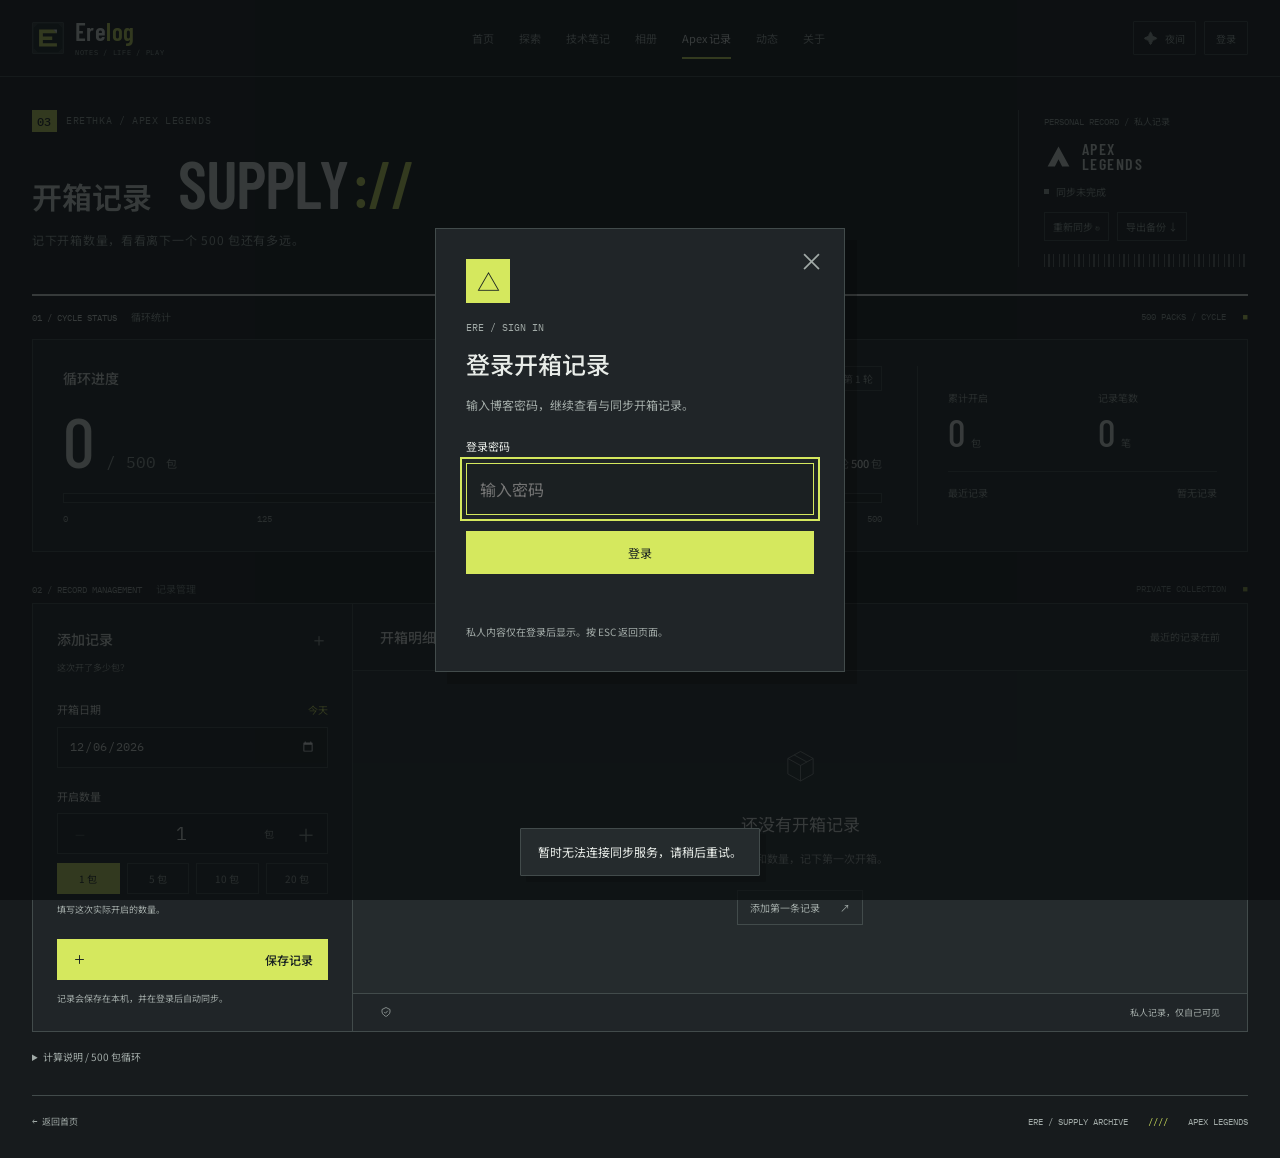
==== commit 686345ad: "feat: rename blog to Erelog and introduce folded-letter identity" ====
--- a/apex/index.html
+++ b/apex/index.html
@@ -5,20 +5,20 @@
   <meta name="viewport" content="width=device-width, initial-scale=1">
   <meta name="theme-color" content="#171b1d">
   <meta name="description" content="Apex Legends 私人开箱记录：记录开启数量，查看累计与 500 包循环进度。">
-  <title>Apex 开箱记录 · ererethka</title>
-  <link rel="icon" href="../assets/favicon.svg?v=20261018-identity" type="image/svg+xml">
+  <title>Apex 开箱记录 · Erelog</title>
+  <link rel="icon" href="../assets/favicon.ico?v=20261018-erelog" sizes="16x16 32x32 48x48"><link rel="icon" href="../assets/favicon.svg?v=20261018-erelog" type="image/svg+xml" sizes="any">
   <link rel="preconnect" href="https://fonts.googleapis.com">
   <link rel="preconnect" href="https://fonts.gstatic.com" crossorigin>
   <link href="https://fonts.googleapis.com/css2?family=Barlow+Condensed:wght@500;600;700&family=IBM+Plex+Mono:wght@400;500&family=Noto+Sans+SC:wght@400;500;600;700&display=swap" rel="stylesheet">
-  <link rel="stylesheet" href="../base.css?v=20261018-identity">
-  <link rel="stylesheet" href="../site-polish.css?v=20261018-identity">
-  <link rel="stylesheet" href="./apex-theme.css?v=20261018-identity">
-<link rel="canonical" href="https://erethka.github.io/ererethka-s-blog/apex/"><meta name="robots" content="noindex,nofollow"><link rel="alternate" type="application/rss+xml" title="站点更新" href="/ererethka-s-blog/feed.xml"><link rel="stylesheet" href="../motion.css?v=20261018-identity"><script src="../navigation-motion.js?v=20261018-identity"></script></head>
+  <link rel="stylesheet" href="../base.css?v=20261018-erelog">
+  <link rel="stylesheet" href="../site-polish.css?v=20261018-erelog">
+  <link rel="stylesheet" href="./apex-theme.css?v=20261018-erelog">
+<link rel="canonical" href="https://erethka.github.io/ererethka-s-blog/apex/"><meta name="robots" content="noindex,nofollow"><link rel="alternate" type="application/rss+xml" title="Erelog 站点更新" href="/ererethka-s-blog/feed.xml"><link rel="stylesheet" href="../motion.css?v=20261018-erelog"><script src="../navigation-motion.js?v=20261018-erelog"></script><meta property="og:site_name" content="Erelog"><link rel="apple-touch-icon" href="../assets/identity/apple-touch-icon.png?v=20261018-erelog" sizes="180x180"><meta name="application-name" content="Erelog"><meta name="apple-mobile-web-app-title" content="Erelog"></head>
 <body data-route="apex">
   <a class="skip-link" href="#apexMain">跳到正文</a>
   <header class="site-nav" id="siteNav">
     <div class="nav-inner">
-      <a class="brand" href="../index.html" aria-label="返回首页"><span class="brand-mark" aria-hidden="true"><img src="../assets/identity/ere-mark.svg" alt="" width="32" height="32"></span><span class="brand-copy"><strong>ererethka <em>の</em> 宝藏之地</strong><small>A PERSONAL BLOG</small></span></a>
+      <a class="brand" href="../index.html" aria-label="返回首页"><span class="brand-mark" aria-hidden="true"><img src="../assets/identity/erelog-mark.svg" alt="" width="32" height="32"></span><span class="brand-copy"><strong>Ere<span class="wordmark-accent">log</span></strong><small>NOTES / LIFE / PLAY</small></span></a>
       <nav class="desktop-links" aria-label="主导航"><a href="../index.html" data-nav="home">首页</a><a href="../explore/index.html" data-nav="explore">探索</a><a href="../dev/index.html" data-nav="dev">技术笔记</a><a href="../photowall/index.html" data-nav="photowall">相册</a><a href="./index.html" data-nav="apex">Apex 记录</a><a href="../updates/index.html" data-nav="updates">动态</a><a href="../index.html#about" data-nav="about">关于</a></nav>
       <div class="nav-actions"><button class="theme-button" id="themeButton" type="button" aria-label="切换日夜主题"><span id="themeIcon">✦</span><span id="themeLabel">夜间</span></button><button class="mobile-menu-button" id="mobileMenuButton" type="button" aria-label="打开导航" aria-controls="mobileLinks" aria-expanded="false">☰</button></div>
     </div>
@@ -46,7 +46,7 @@
     <footer class="apex-footer"><a href="../index.html">← 返回首页</a><span>ERE / SUPPLY ARCHIVE <b aria-hidden="true">////</b> APEX LEGENDS</span></footer>
   </main>
   <div class="toast" id="toast" role="status"></div>
-  <script src="../apex-auth.js?v=20261018-identity"></script>
-  <script src="../app.js?v=20261018-identity"></script>
-<script src="../motion.js?v=20261018-identity"></script></body>
+  <script src="../apex-auth.js?v=20261018-erelog"></script>
+  <script src="../app.js?v=20261018-erelog"></script>
+<script src="../motion.js?v=20261018-erelog"></script></body>
 </html>
--- a/site-polish.css
+++ b/site-polish.css
@@ -31,6 +31,8 @@
 .brand,.photo-brand { display:inline-flex; align-items:center; gap:11px; min-width:0; color:var(--ark-text); text-decoration:none; }
 .brand-copy strong,.photo-brand strong { display:block; font:600 13px/1.5 "Noto Sans SC",sans-serif; letter-spacing:.02em; white-space:nowrap; }
 .brand-copy strong em,.photo-brand strong em { color:var(--ark-accent); font-style:normal; }
+.brand-copy strong,.photo-brand strong{font:600 25px/1 "Barlow Condensed","Arial Narrow",sans-serif;letter-spacing:.015em;}
+.wordmark-accent{color:var(--ark-accent);}
 .brand-copy small,.photo-brand small { display:block; margin-top:4px; color:var(--ark-muted); font:400 7px/1.4 "IBM Plex Mono",Consolas,monospace; letter-spacing:.1em; }
 .brand-mark,.photo-brand-mark { display:flex; align-items:center; justify-content:center; gap:3px; width:32px; height:32px; border:1px solid var(--ark-line); border-radius:1px; background:var(--ark-soft); transform:none; box-shadow:none; flex-shrink:0; }
 .brand-mark img,.photo-brand-mark img { display:block; width:100%; height:100%; object-fit:contain; }
@@ -57,6 +59,7 @@
 @media(max-width:720px) {
   .site-nav,.photo-nav { position:sticky; }.nav-inner,.photo-nav-inner { width:calc(100% - 32px); height:66px; gap:10px; }.brand,.photo-brand { gap:8px; }
   .brand-copy strong,.photo-brand strong { font-size:12px; }.brand-copy small,.photo-brand small { font-size:6px; }.brand-mark,.photo-brand-mark { width:29px; height:29px; }
+  .brand-copy strong,.photo-brand strong{font-size:23px;}
   .theme-button,.photo-theme-button { min-width:34px; width:34px; padding:0; }.theme-button span:last-child,.photo-theme-button span:last-child { display:none; }.nav-actions,.photo-nav-actions { gap:7px; }
   .mobile-menu-button,.photo-menu-button { width:34px; min-width:34px; }
 }
